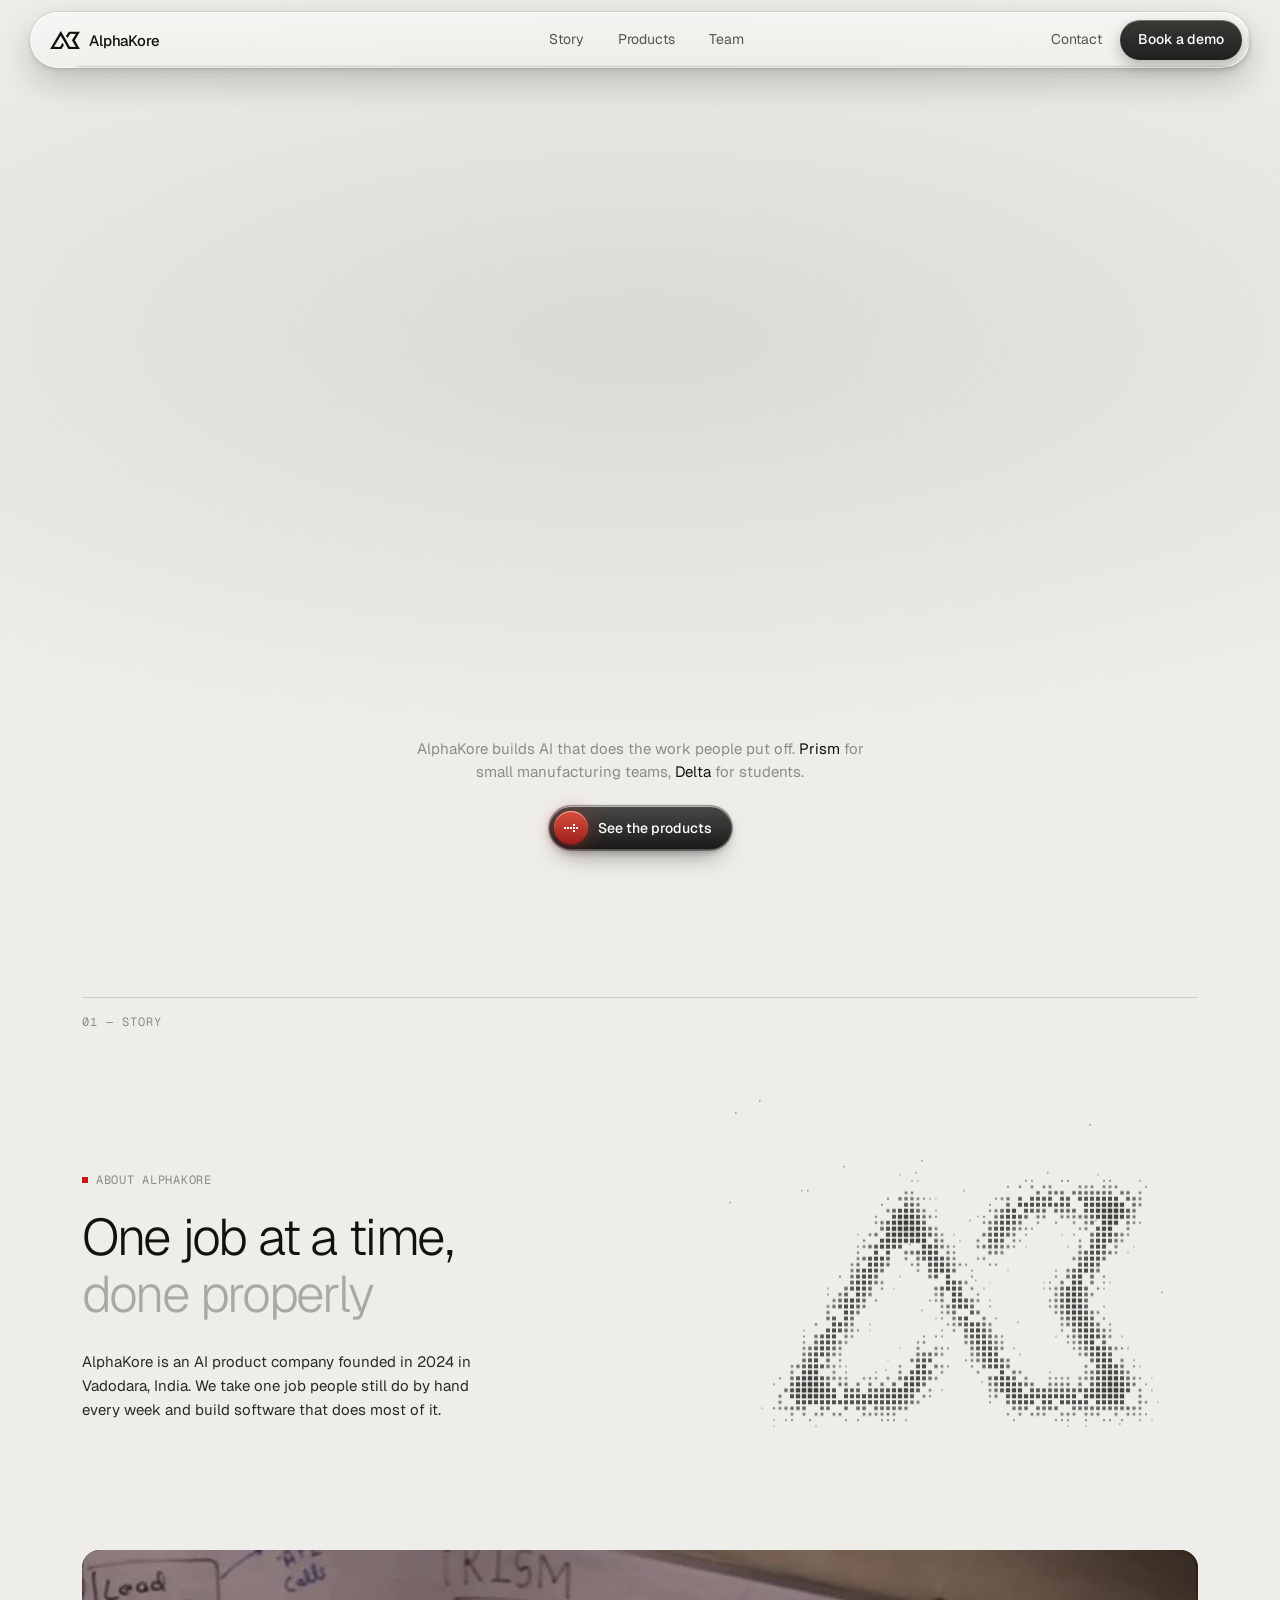
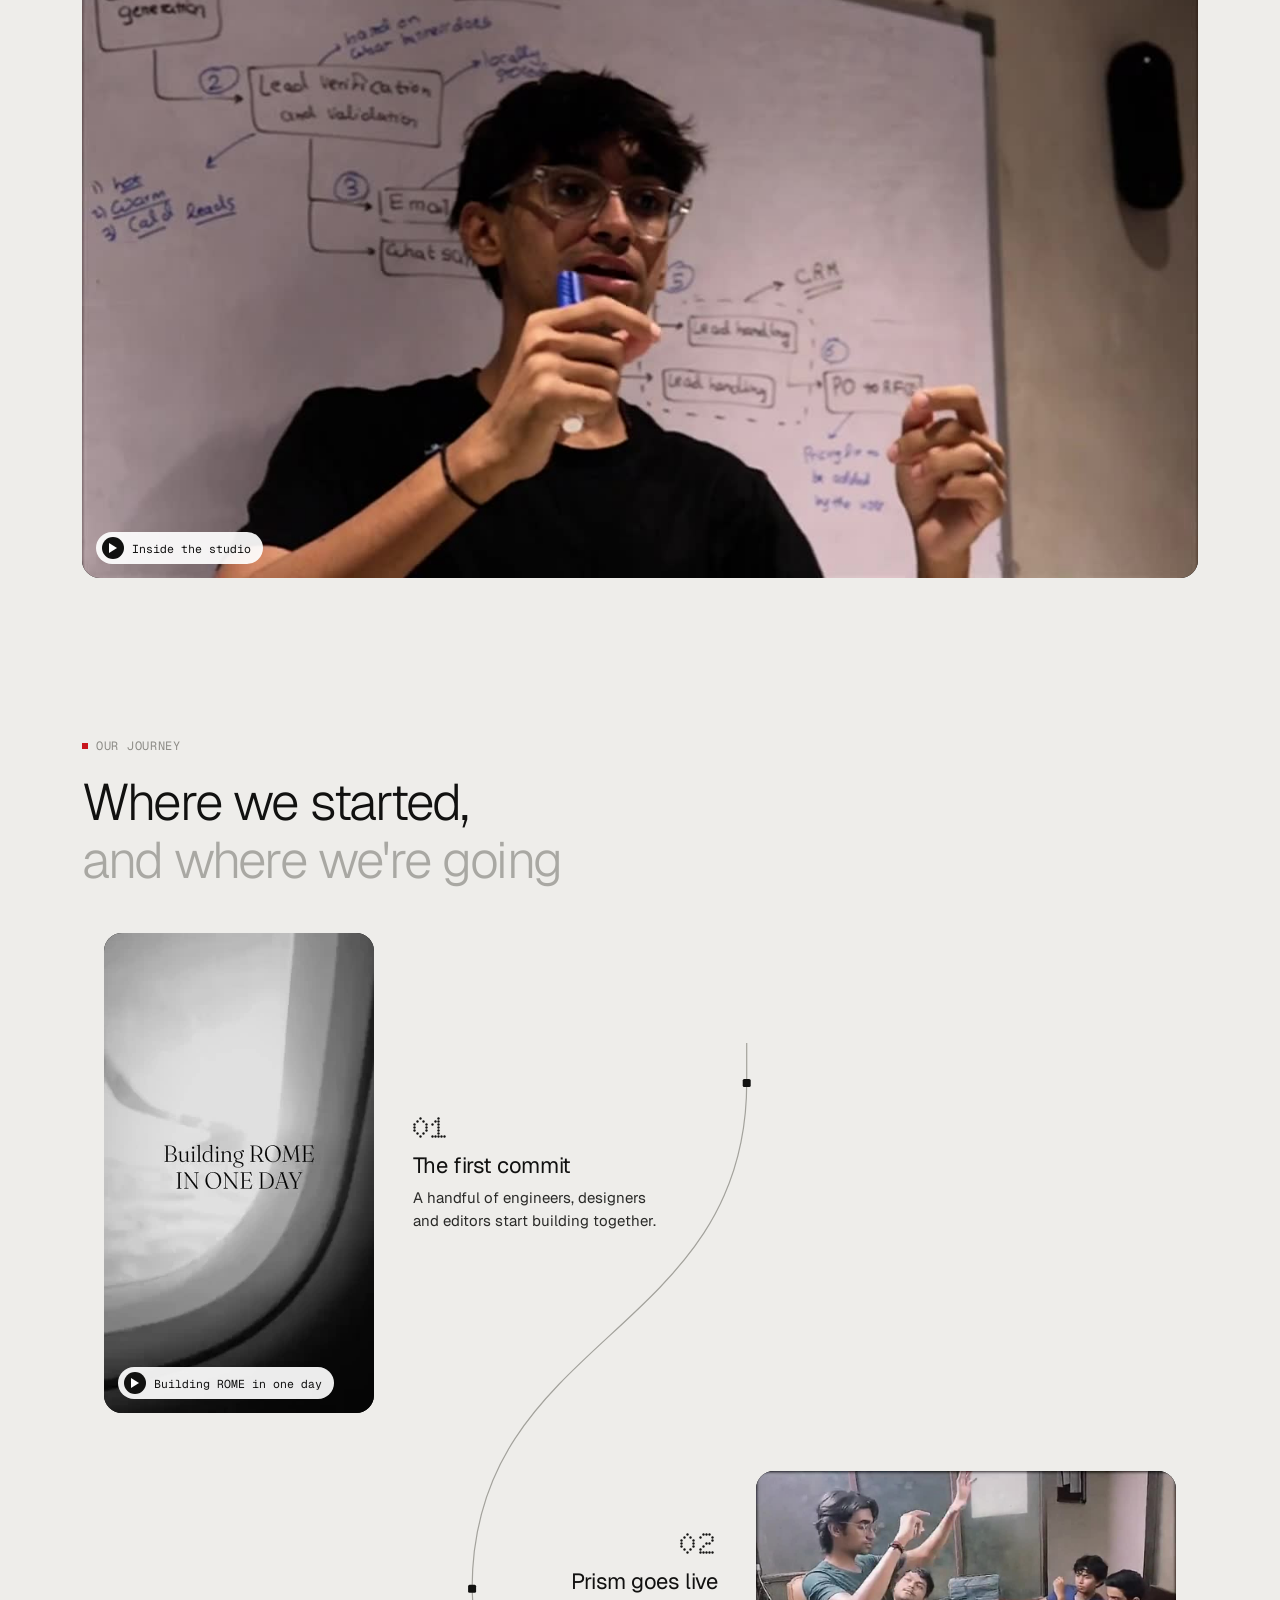
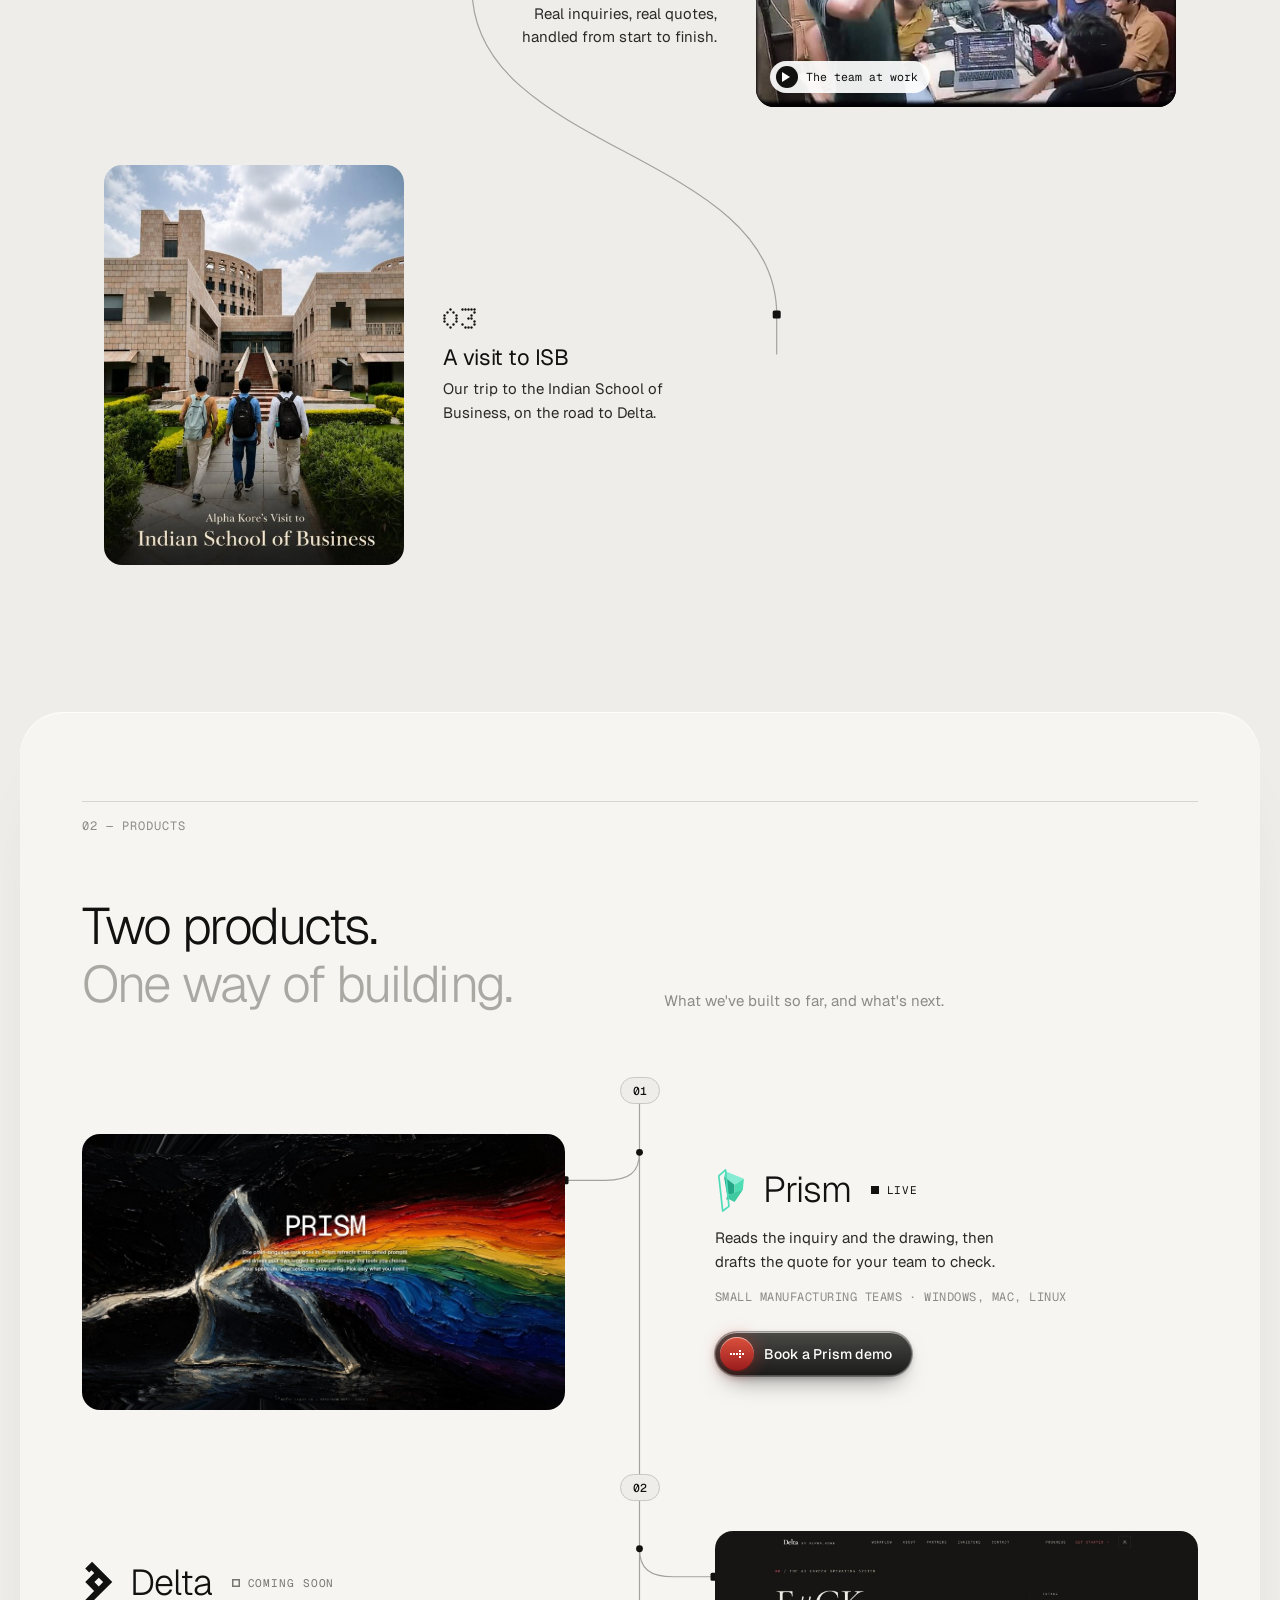
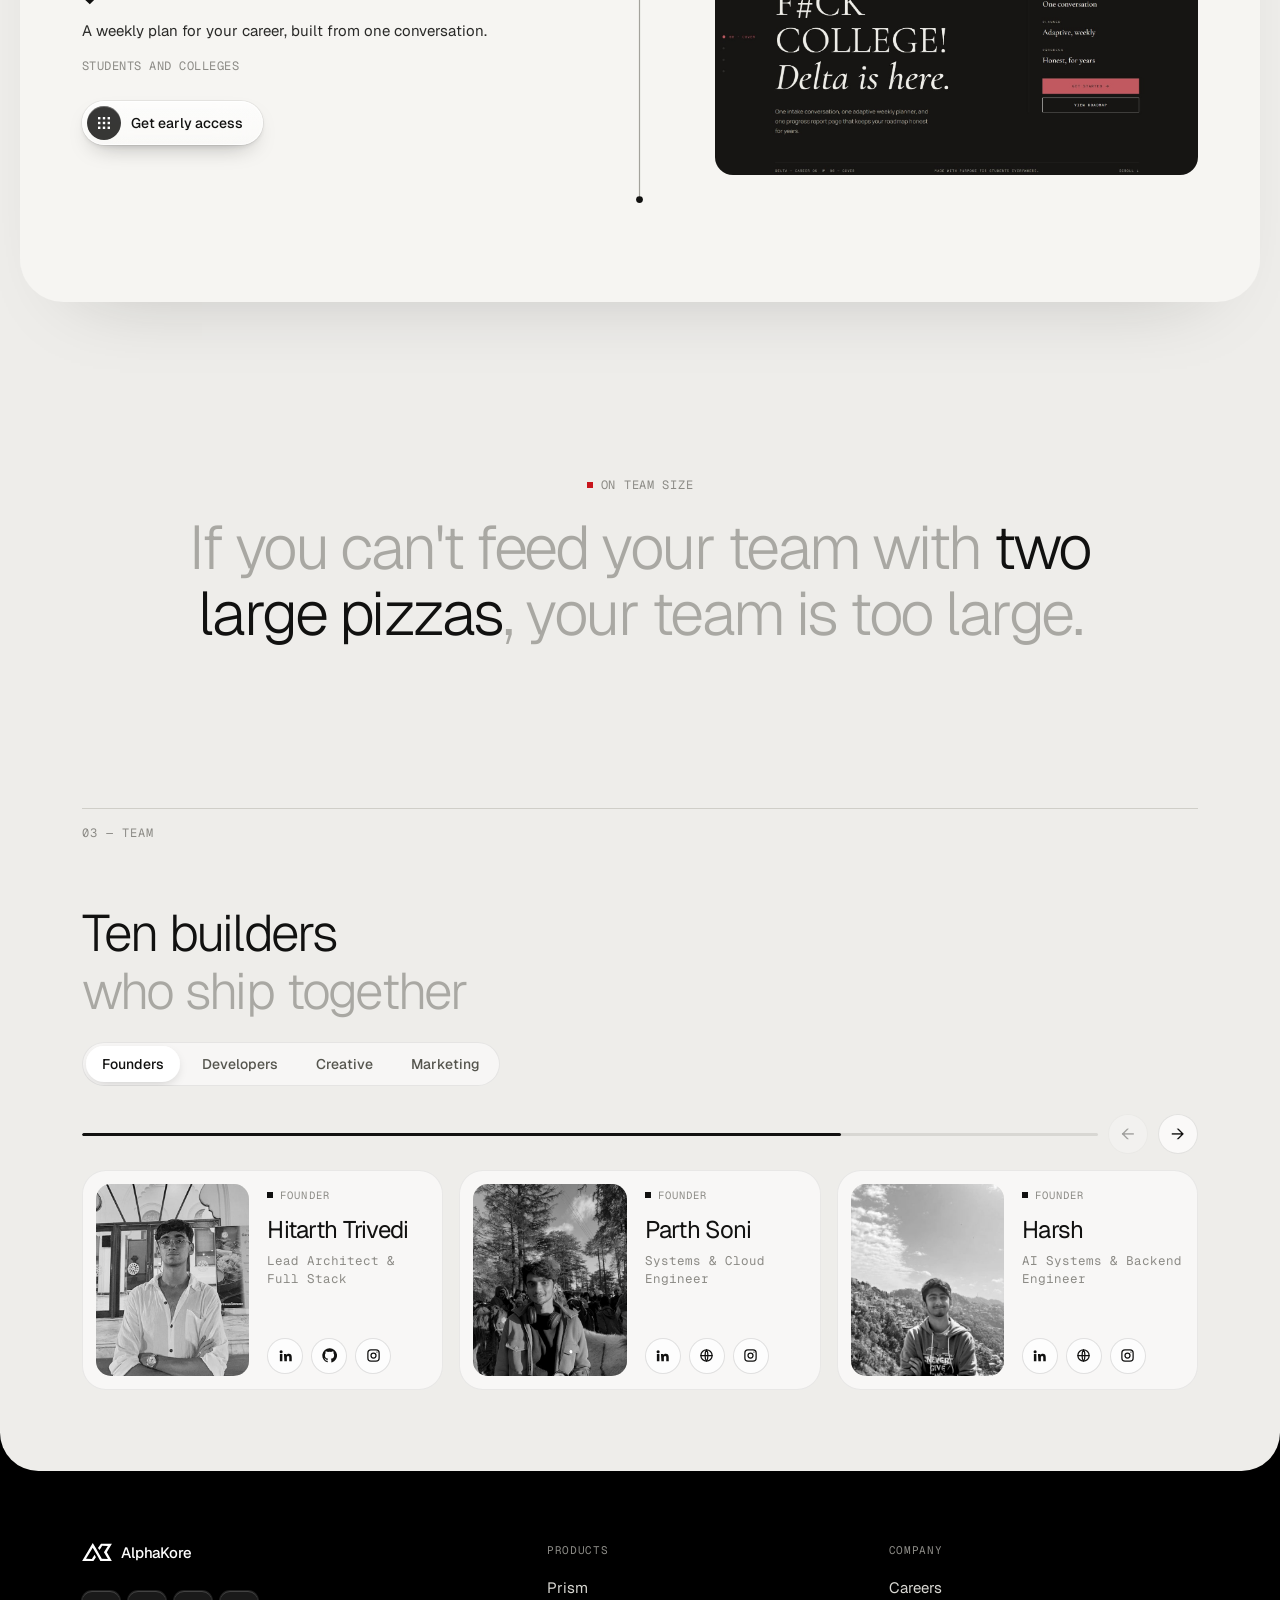
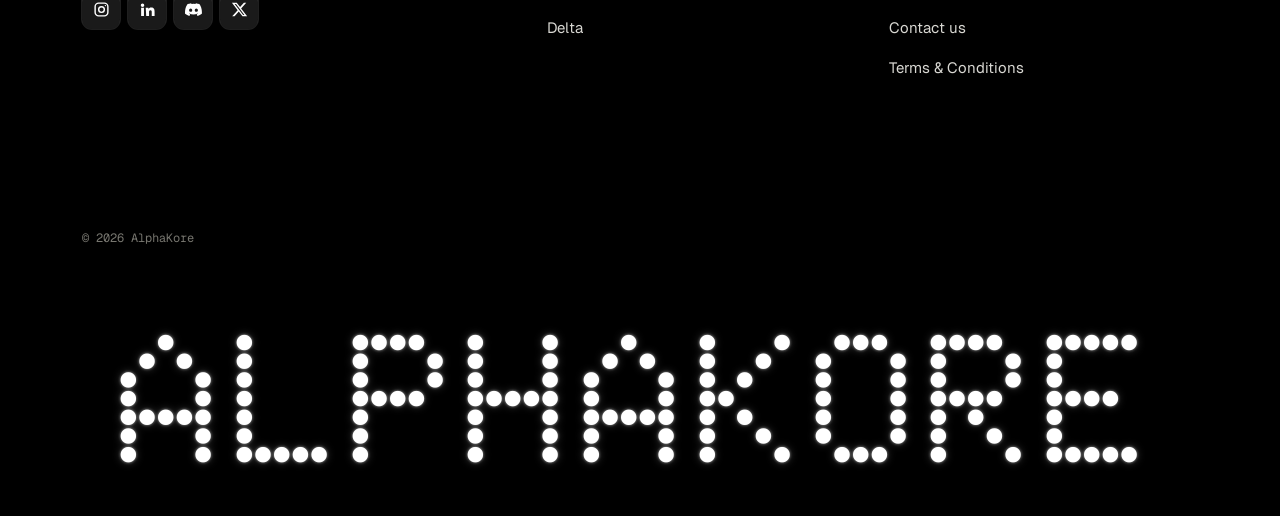
==== index.html @ aff8b460 "Team: wide cards (photo left, info right, links under), one line, 3 per screen, scroller above, same" ====
<!DOCTYPE html>
<html lang="en">
<head>
  <meta charset="UTF-8">
  <meta name="viewport" content="width=device-width, initial-scale=1.0, viewport-fit=cover">
  <title>AlphaKore: AI products that do the work people put off</title>
  <meta name="description" content="AlphaKore is an AI product company in Vadodara, India. Prism drafts quotes for small manufacturing teams. Delta is a career guide for students, coming soon.">
  <link rel="preconnect" href="https://fonts.googleapis.com">
  <link rel="preconnect" href="https://fonts.gstatic.com" crossorigin>
  <link href="https://fonts.googleapis.com/css2?family=Doto:wght,ROND@100..900,0..100&family=Geist:wght@300;400;500&family=Geist+Mono:wght@400;500&display=swap" rel="stylesheet">
  <link rel="stylesheet" href="assets/style.css?v=1793503020">
  <meta name="theme-color" content="#EEEDEA">
  <link rel="icon" href="data:image/svg+xml,%3Csvg xmlns='http://www.w3.org/2000/svg' viewBox='0 0 789 480'%3E%3Cpath d='M0,479 L295,480 L366,374 L330,312 L260,418 L106,417 L282,126 L387,302 L486,480 L789,480 L653,240 L787,18 L499,18 L420,134 L463,185 L531,75 L680,76 L577,245 L682,419 L521,417 L374,153 L283,0Z'/%3E%3C/svg%3E">
  <noscript><style>#loader { display: none !important; } .rv { opacity: 1 !important; transform: none !important; } .pre .pill { opacity: 1 !important; } .diagram.pre .tile svg { opacity: 1 !important; }</style></noscript>
  <meta name="robots" content="index,follow,max-image-preview:large">
  <link rel="canonical" href="https://www.alphakore.org/">
  <meta property="og:type" content="website">
  <meta property="og:site_name" content="AlphaKore">
  <meta property="og:locale" content="en_IN">
  <meta property="og:title" content="AlphaKore: AI products that do the work people put off">
  <meta property="og:description" content="AlphaKore is an AI product company in Vadodara, India. Prism drafts quotes for small manufacturing teams. Delta is a career guide for students, coming soon.">
  <meta property="og:url" content="https://www.alphakore.org/">
  <meta property="og:image" content="https://www.alphakore.org/assets/og-image.png">
  <meta property="og:image:width" content="1200">
  <meta property="og:image:height" content="630">
  <meta property="og:image:alt" content="AlphaKore: No grind. All sorted.">
  <meta name="twitter:card" content="summary_large_image">
  <meta name="twitter:title" content="AlphaKore: AI products that do the work people put off">
  <meta name="twitter:description" content="AlphaKore is an AI product company in Vadodara, India. Prism drafts quotes for small manufacturing teams. Delta is a career guide for students, coming soon.">
  <meta name="twitter:image" content="https://www.alphakore.org/assets/og-image.png">
  <link rel="apple-touch-icon" href="/assets/apple-touch-icon.png">
  <link rel="manifest" href="/site.webmanifest">
  <script type="application/ld+json">{"@context":"https://schema.org","@graph":[{"@type":"Organization","@id":"https://www.alphakore.org/#org","name":"AlphaKore","url":"https://www.alphakore.org/","logo":"https://www.alphakore.org/assets/ak-mark.svg","email":"contacts@alphakore.org","foundingDate":"2024","description":"AlphaKore is an AI product company in Vadodara, India, building Prism for small manufacturing teams and Delta for students.","address":{"@type":"PostalAddress","streetAddress":"33 NarHari Park","addressLocality":"Vadodara","addressRegion":"Gujarat","addressCountry":"IN"},"sameAs":["https://www.instagram.com/alpha.kore5","https://www.linkedin.com/in/alpha-kore-7586ba39a/","https://discord.gg/tGRYVZ2pk","https://x.com/alphakore10"],"contactPoint":{"@type":"ContactPoint","email":"contacts@alphakore.org","contactType":"customer support","availableLanguage":["English","Hindi"]}},{"@type":"WebSite","@id":"https://www.alphakore.org/#site","url":"https://www.alphakore.org/","name":"AlphaKore","publisher":{"@id":"https://www.alphakore.org/#org"},"inLanguage":"en-IN"},{"@type":"SoftwareApplication","name":"Prism","applicationCategory":"BusinessApplication","operatingSystem":"Windows, macOS, Linux","description":"A desktop AI workbench for small manufacturing teams. It reads an inquiry and its drawing and drafts the quote for your team to check.","url":"https://www.alphakore.org/#prism","author":{"@id":"https://www.alphakore.org/#org"}},{"@type":"SoftwareApplication","name":"Delta","applicationCategory":"EducationalApplication","description":"An AI career guide for students and colleges that builds a weekly plan from one conversation. Coming soon.","url":"https://www.alphakore.org/#delta","author":{"@id":"https://www.alphakore.org/#org"}}]}</script>
</head>
<body>
<svg width="0" height="0" style="position:absolute" aria-hidden="true"><defs>
  <symbol id="ak" viewBox="0 0 789 480"><path fill="currentColor" d="M0,479 L295,480 L366,374 L330,312 L260,418 L106,417 L282,126 L387,302 L486,480 L789,480 L653,240 L787,18 L499,18 L420,134 L463,185 L531,75 L680,76 L577,245 L682,419 L521,417 L374,153 L283,0Z"/></symbol>
  <symbol id="arrow" viewBox="0 0 18 18"><g fill="#fff"><rect x="2" y="8" width="2" height="2"/><rect x="5" y="8" width="2" height="2"/><rect x="8" y="8" width="2" height="2"/><rect x="11" y="8" width="2" height="2"/><rect x="11" y="5" width="2" height="2"/><rect x="11" y="11" width="2" height="2"/><rect x="14" y="8" width="2" height="2"/><rect x="8" y="2" width="2" height="2" opacity=".0"/></g></symbol>
  <symbol id="dots9" viewBox="0 0 18 18"><g fill="#fff"><rect x="3" y="3" width="2.4" height="2.4"/><rect x="7.8" y="3" width="2.4" height="2.4"/><rect x="12.6" y="3" width="2.4" height="2.4"/><rect x="3" y="7.8" width="2.4" height="2.4"/><rect x="7.8" y="7.8" width="2.4" height="2.4"/><rect x="12.6" y="7.8" width="2.4" height="2.4"/><rect x="3" y="12.6" width="2.4" height="2.4"/><rect x="7.8" y="12.6" width="2.4" height="2.4"/><rect x="12.6" y="12.6" width="2.4" height="2.4"/></g></symbol>
</defs></svg>
<a class="skip" href="#top">Skip to content</a>
<div id="loader" role="status" aria-label="Loading AlphaKore"><div class="ldr"><div class="ldr-name" aria-hidden="true"><span style="--d:0.00s">A</span><span style="--d:0.09s">L</span><span style="--d:0.18s">P</span><span style="--d:0.27s">H</span><span style="--d:0.36s">A</span><span style="--d:0.45s">&nbsp;</span><span style="--d:0.54s">K</span><span style="--d:0.63s">O</span><span style="--d:0.72s">R</span><span style="--d:0.81s">E</span></div><div class="ldr-bar" aria-hidden="true"><i></i></div></div></div>
<script>
(function () {
  var l = document.getElementById('loader'); if (!l) { window.akReady = Promise.resolve(); return; }
  var seen = false; try { seen = sessionStorage.getItem('akLoaded'); } catch (e) {}
  if (seen || matchMedia('(prefers-reduced-motion: reduce)').matches) { l.remove(); window.akReady = Promise.resolve(); return; }
  var root = document.documentElement, t0 = performance.now(); root.classList.add('loading');
  var fonts = (document.fonts && document.fonts.load) ? document.fonts.load('800 60px Doto', 'ALPHA KORE').catch(function () {}) : Promise.resolve();
  var win = new Promise(function (r) { if (document.readyState === 'complete') r(); else addEventListener('load', r); });
  var cap = new Promise(function (r) { setTimeout(r, 4500); });
  window.akReady = Promise.race([Promise.all([fonts, win]), cap])
    .then(function () { return new Promise(function (r) { setTimeout(r, Math.max(0, 1900 - (performance.now() - t0))); }); })
    .then(function () { l.classList.add('out'); try { sessionStorage.setItem('akLoaded', 1); } catch (e) {} return new Promise(function (r) { setTimeout(function () { l.remove(); root.classList.remove('loading'); r(); }, 650); }); });
})();
</script>



<header class="nav on-light">
  <a class="logo" href="#top" aria-label="AlphaKore home"><svg viewBox="0 0 789 480"><use href="#ak"/></svg>AlphaKore</a>
  <nav class="links" aria-label="Sections"><a href="#story">Story</a><a href="#products">Products</a><a href="#team">Team</a></nav>
  <div class="r"><a class="txt" href="contact.html">Contact</a><a class="demo" href="https://calendly.com/alpha-kore25/new-meeting" target="_blank" rel="noopener">Book a demo</a><button class="menu" id="menu" aria-label="Open menu" aria-expanded="false"><i></i><i></i></button></div>
</header>
<div class="sheet" id="sheet"><a href="#story">Story</a><a href="#products">Products</a><a href="#team">Team</a><a href="contact.html">Contact</a><a href="https://calendly.com/alpha-kore25/new-meeting" target="_blank" rel="noopener">Book a demo</a></div>

<main id="top">

<!-- ============ HERO ============ -->
<section class="hero">
  <div class="wrap">
    <h1 class="dotx glow" data-t="No grind.">No grind.<span class="vh"> All sorted. AlphaKore builds AI products that do the work people put off.</span></h1>
    <div class="diagram pre" id="diagram" aria-hidden="true">
      <svg class="wires" id="wires"></svg>
      <div class="tile"><div><svg viewBox="0 0 789 480"><use href="#ak"/></svg></div><i class="tcover" data-lens data-k=".75" data-blur=".25"></i></div>
    </div>
    <p class="dotx glow" data-t="All sorted." style="font-size:clamp(52px,8.6vw,112px)" aria-hidden="true">All sorted.</p>
    <p class="sub">AlphaKore builds AI that does the work people put off. <b>Prism</b> for small manufacturing teams, <b>Delta</b> for students.</p>
    <a class="btn dark" href="#products"><span class="ic"><svg viewBox="0 0 18 18"><use href="#arrow"/></svg></span>See the products</a>
  </div>
</section>


<section class="s" id="story">
  <div class="wrap">
    <div class="aboutx">
      <div class="rv">
        <span class="label">About AlphaKore</span>
        <h2 class="big" style="margin-top:18px">One job at a time,<br><span class="g">done properly</span></h2>
        <p class="p" style="margin-top:26px">AlphaKore is an AI product company founded in 2024 in Vadodara, India. We take one job people still do by hand every week and build software that does most of it.</p>
      </div>
      <div class="art rv"><canvas id="halftone"></canvas></div>
    </div>

    <div class="slot loaded vidslot wide rv" data-src="assets/media/story.mp4"><img class="pimg" src="assets/media/story-poster.jpg" alt="" width="1280" height="720" decoding="async"><span class="cap"><i></i>Inside the studio</span></div>

    <div class="sechead rv"><span class="label">Our journey</span>
      <h2 class="big" style="margin-top:18px">Where we started,<br><span class="g">and where we're going</span></h2></div>
    <div class="road flow" id="road">
      <article class="rs rv"><div class="rin">
        <div class="rmed"><div class="slot loaded vidslot r916" data-src="assets/media/reel.mp4"><img class="pimg" src="assets/media/reel-poster.jpg" alt="" width="1280" height="720" decoding="async"><span class="cap"><i></i>Building ROME in one day</span></div></div>
        <div class="rtx"><div class="dotx">01</div><h3>The first commit</h3><p>A handful of engineers, designers and editors start building together.</p></div></div></article>
      <article class="rs rv"><div class="rin">
        <div class="rmed"><div class="slot loaded vidslot r169" data-src="assets/media/prism-story.mp4"><img class="pimg" src="assets/media/prism-story-poster.jpg" alt="" width="1280" height="720" decoding="async"><span class="cap"><i></i>The team at work</span></div></div>
        <div class="rtx"><div class="dotx">02</div><h3>Prism goes live</h3><p>Real inquiries, real quotes, handled from start to finish.</p></div></div></article>
      <article class="rs rv"><div class="rin">
        <div class="rmed"><div class="slot todo r34" data-src="assets/media/isb.jpg"><div class="hint"><span><b>image to add</b>assets/media/isb.jpg</span></div><span class="cap"><i class="img"></i>Indian School of Business</span></div></div>
        <div class="rtx"><div class="dotx">03</div><h3>A visit to ISB</h3><p>Our trip to the Indian School of Business, on the road to Delta.</p></div></div></article>
    </div>

  </div>
</section>
<!-- ============ 3 · PRODUCTS (with video slots) ============ -->
<section class="s flow pspine" id="products">
  <div class="wrap">
    <div class="two rv">
      <h2 class="big">Two products.<br><span class="g">One way of building.</span></h2>
      <p class="p m">What we've built so far, and what's next.</p>
    </div>

    <div class="pnode"><span class="npill"><b>01</b></span></div>
    <div class="prod rv" id="prism">
      <div class="vid" data-branch><img class="pshot" src="assets/media/prism-product.jpg" alt="Prism, the AI workbench for quotes" width="1024" height="576" loading="lazy" decoding="async">
      </div>
      <div>
        <span class="pname"><svg class="plogo" viewBox="0 0 260 340" aria-hidden="true"><g stroke-linejoin="round">
<polygon points="68,66 80,26 222,84 150,130" fill="#86EBD3"/>
<polygon points="68,66 150,130 148,198 92,206" fill="#22A887"/>
<polygon points="150,130 222,84 214,168 148,198" fill="#4EDDB3"/>
<polygon points="96,208 214,168 150,262 100,238" fill="#3EC9A0"/>
<polygon points="92,206 100,238 88,248" fill="#13896E"/>
<polygon points="28,60 80,14 106,296 58,332" fill="none" stroke="#4EDBB8" stroke-width="13"/></g></svg>Prism <span class="tagp live">Live</span></span>
        <p class="p">Reads the inquiry and the drawing, then drafts the quote for your team to check.</p>
        <p class="pmeta">Small manufacturing teams &middot; Windows, Mac, Linux</p>
        <a class="btn dark" href="https://calendly.com/alpha-kore25/new-meeting" target="_blank" rel="noopener"><span class="ic"><svg viewBox="0 0 18 18"><use href="#arrow"/></svg></span>Book a Prism demo</a>
      </div>
    </div>

    <div class="pnode"><span class="npill"><b>02</b></span></div>
    <div class="prod flip rv" id="delta">
      <div class="vid" data-branch><img class="pshot" src="assets/media/delta-product.jpg" alt="Delta, the AI career guide" width="1024" height="576" loading="lazy" decoding="async">
      </div>
      <div>
        <span class="pname"><svg class="plogo" viewBox="190 80 370 560" aria-hidden="true"><path fill="#111110" fill-rule="evenodd" d="M287,90 L544,348 L258,632 L200,575 L313,462 L200,348 L315,234 L278,197 L250,225 L200,175 Z M372,292 L428,348 L372,404 L316,348 Z"/></svg>Delta <span class="tagp soon">Coming soon</span></span>
        <p class="p">A weekly plan for your career, built from one conversation.</p>
        <p class="pmeta">Students and colleges</p>
        <a class="btn light" href="mailto:contacts@alphakore.org?subject=Delta%20early%20access"><span class="ic"><svg viewBox="0 0 18 18"><use href="#dots9"/></svg></span>Get early access</a>
      </div>
    </div>
    <div class="pend" aria-hidden="true"></div>
  </div>
</section>


<section class="s quote" id="quote">
  <div class="wrap">
    <span class="label rv">On team size</span>
    <blockquote class="rv"><span class="g">If you can't feed your team with</span> two large pizzas<span class="g">, your team is too large.</span></blockquote>
  </div>
</section>

<section class="s" id="team">
  <div class="wrap">
    <div class="thead rv">
      <h2 class="big">Ten builders<br><span class="g">who ship together</span></h2>
      <div class="ttabs" role="tablist" aria-label="Team groups">
        <button type="button" role="tab" data-g="founders" aria-selected="true">Founders</button>
        <button type="button" role="tab" data-g="developers" aria-selected="false">Developers</button>
        <button type="button" role="tab" data-g="creative" aria-selected="false">Creative</button>
        <button type="button" role="tab" data-g="marketing" aria-selected="false">Marketing</button>
      </div>
    </div>
  </div>
  <div class="tgrid rv" id="tmq">
    <div class="tctl" id="tCtl" hidden><div class="tbar" id="tBar" aria-hidden="true"><i></i></div>
      <button type="button" id="tPrev" aria-label="Previous">&larr;</button><button type="button" id="tNext" aria-label="Next">&rarr;</button></div>
    <div class="ttrack" id="tmqTrack" role="region" aria-label="Team members" tabindex="0"></div>
  </div>
</section>

</main>

<footer class="reveal">
  <div class="wrap">
    <div class="ftop">
      <div>
        <a class="logo" href="#top"><svg viewBox="0 0 789 480"><use href="#ak"/></svg>AlphaKore</a>
        <div class="soc">
          <a href="https://www.instagram.com/alpha.kore5" target="_blank" rel="noopener" aria-label="Instagram"><svg viewBox="0 0 24 24" fill="none" stroke="currentColor" stroke-width="2"><rect x="3" y="3" width="18" height="18" rx="5"/><circle cx="12" cy="12" r="4"/><circle cx="17.5" cy="6.5" r="1" fill="currentColor" stroke="none"/></svg></a>
          <a href="https://www.linkedin.com/in/alpha-kore-7586ba39a/" target="_blank" rel="noopener" aria-label="LinkedIn"><svg viewBox="0 0 24 24" fill="currentColor"><path d="M4.98 3.5a2.5 2.5 0 1 1 0 5 2.5 2.5 0 0 1 0-5zM3 9.5h4V21H3zM9.5 9.5h3.8v1.6h.1c.5-1 1.8-2 3.8-2 4 0 4.8 2.6 4.8 6V21h-4v-5.2c0-1.3 0-2.9-1.8-2.9s-2 1.4-2 2.8V21h-4z"/></svg></a>
          <a href="https://discord.gg/tGRYVZ2pk" target="_blank" rel="noopener" aria-label="Discord"><svg viewBox="0 0 24 24" fill="currentColor"><path d="M20.3 4.4A19.8 19.8 0 0 0 15.4 3l-.6 1.2a18.3 18.3 0 0 0-5.5 0L8.6 3a19.7 19.7 0 0 0-4.9 1.4C.5 9 -.3 13.6.1 18a19.9 19.9 0 0 0 6 3l1.3-2a13 13 0 0 1-1.9-.9l.4-.3a14.2 14.2 0 0 0 12.1 0l.4.3c-.6.4-1.2.7-1.9.9l1.3 2a19.8 19.8 0 0 0 6-3c.5-5.2-.9-9.7-3.5-13.6zM8 15.3c-1.2 0-2.2-1.1-2.2-2.4s1-2.4 2.2-2.4 2.2 1.1 2.2 2.4-1 2.4-2.2 2.4zm8 0c-1.2 0-2.2-1.1-2.2-2.4s1-2.4 2.2-2.4 2.2 1.1 2.2 2.4-1 2.4-2.2 2.4z"/></svg></a>
          <a href="https://x.com/alphakore10" target="_blank" rel="noopener" aria-label="X"><svg viewBox="0 0 24 24" fill="currentColor"><path d="M18.2 2.3h3.3l-7.2 8.2 8.5 11.2h-6.6l-5.2-6.8-6 6.8H1.7l7.7-8.8L1.3 2.3h6.8l4.7 6.2zm-1.1 17.5h1.8L7.1 4.1h-2z"/></svg></a>
        </div>
      </div>
      <div><h4>Products</h4><ul><li><a href="#prism">Prism</a></li><li><a href="#delta">Delta</a></li></ul></div>
      <div><h4>Company</h4><ul><li><a href="careers.html">Careers</a></li><li><a href="contact.html">Contact us</a></li><li><a href="terms.html">Terms &amp; Conditions</a></li></ul></div>
    </div>
    <div class="marq" aria-hidden="true"><div class="marq-track"><div class="marq-set"><span>Ship it.</span><i></i><span>Less admin.</span><i></i><span>Fewer tabs.</span><i></i><span>Done by Friday.</span><i></i><span>No more copy-paste.</span><i></i></div><div class="marq-set"><span>Ship it.</span><i></i><span>Less admin.</span><i></i><span>Fewer tabs.</span><i></i><span>Done by Friday.</span><i></i><span>No more copy-paste.</span><i></i></div></div></div>
    <div class="bottom">
      <div class="legal"><span>&copy; <span id="yr">2026</span> AlphaKore</span></div>
      <div class="dotx giant" data-t="AlphaKore" aria-hidden="true">AlphaKore</div>
    </div>
  </div>
</footer>

<script>
(() => {
  const REDUCE = matchMedia('(prefers-reduced-motion: reduce)').matches;
  const AK = new Path2D('M0,479 L295,480 L366,374 L330,312 L260,418 L106,417 L282,126 L387,302 L486,480 L789,480 L653,240 L787,18 L499,18 L420,134 L463,185 L531,75 L680,76 L577,245 L682,419 L521,417 L374,153 L283,0Z');
  document.getElementById('yr').textContent = new Date().getFullYear();

  /* mobile menu */
  const menu = document.getElementById('menu'), sheet = document.getElementById('sheet');
  menu.addEventListener('click', () => { const o = sheet.classList.toggle('open'); menu.setAttribute('aria-expanded', o); });
  sheet.addEventListener('click', e => { if (e.target.tagName === 'A') { sheet.classList.remove('open'); menu.setAttribute('aria-expanded', false); } });

  /* a light streak drawn along the SVG path itself (so it bends with every curve): a faint long tail, a brighter middle and a bright head, with a glow */
  function comet(svg, d, { delay = 0, dur = null, long = false } = {}) {
    if (REDUCE || !svg) return;
    const g = document.createElementNS(NSX, 'g'); g.setAttribute('class', long ? 'glowg long' : 'glowg');
    [[.22, .38, 1.8], [.11, .80, 2.6], [.045, 1, 3.8]].forEach(([L, o, w]) => {
      const q = document.createElementNS(NSX, 'path'); q.setAttribute('d', d); q.setAttribute('pathLength', 1);
      q.style.cssText = `--L:${L}px;--o:${o};stroke-width:${w}px;animation-delay:${delay}s` + (dur ? `;animation-duration:${dur}` : ''); g.appendChild(q);
    });
    svg.appendChild(g);
  }
  /* connector engine for the section layouts: `build` returns the wires, dots and comets to draw over `host` */
  const NSX = 'http://www.w3.org/2000/svg';
  function rel(el, host) {
    const h = host.getBoundingClientRect(), r = el.getBoundingClientRect(), l = r.left - h.left, t = r.top - h.top;
    return { l, t, r: l + r.width, b: t + r.height, w: r.width, h: r.height, cx: l + r.width / 2, cy: t + r.height / 2 };
  }
  function mountFlow(host, build) {
    const svg = document.createElementNS(NSX, 'svg'); svg.setAttribute('class', 'flowlines'); host.prepend(svg);
    let raf = 0;
    const draw = () => {
      raf = 0; const W = host.clientWidth, H = host.scrollHeight; svg.setAttribute('width', W); svg.setAttribute('height', H);
      const { wires = [], dots = [], comets = [] } = build(host, W, H);
      svg.innerHTML = wires.map(d => `<path class="wire" d="${d}"/>`).join('') + dots.map(([x, y, k]) => k === 'sq' ? `<rect class="jdot" x="${x - 4}" y="${y - 4}" width="8" height="8" rx="1.5"/>` : `<circle class="jdot" cx="${x}" cy="${y}" r="3.4"/>`).join('');
            const probe = document.createElementNS(NSX, 'path'); svg.appendChild(probe);
      comets.forEach(({ d, delay = 0, speed = 240, n = 1 }) => {
        probe.setAttribute('d', d); const len = probe.getTotalLength(), dur = Math.max(2.2, len / speed);
        for (let k = 0; k < n; k++) comet(svg, d, { long: true, dur: dur + 's', delay: delay + k * dur / n });
      });
      probe.remove();
    };
    const queue = () => { if (!raf) raf = requestAnimationFrame(draw); };
    (document.fonts ? document.fonts.ready : Promise.resolve()).then(queue);
    addEventListener('load', queue); addEventListener('resize', queue);
    if (window.ResizeObserver) new ResizeObserver(queue).observe(host);
    queue();
  }

  /* sample the filled pixels of something drawn on an offscreen canvas into a grid of dot positions */
  function sample(draw, w, h, step) {
    const o = document.createElement('canvas'); o.width = w; o.height = h; const c = o.getContext('2d'); draw(c, w, h);
    const d = c.getImageData(0, 0, w, h).data, pts = [];
    for (let y = step / 2; y < h; y += step) for (let x = step / 2; x < w; x += step) if (d[((y | 0) * w + (x | 0)) * 4 + 3] > 128) pts.push([x, y]);
    return pts;
  }

  /* ---------- intro: the word ALPHAKORE in dots folds into the infinity mark, then the page shows ---------- */
  const intro = document.getElementById('intro');
  function runIntro() {
    const cv = document.getElementById('introCv'), ctx = cv.getContext('2d'), dpr = Math.min(2, devicePixelRatio || 1);
    const W = innerWidth, H = innerHeight; cv.width = W * dpr; cv.height = H * dpr; ctx.scale(dpr, dpr);
    const step = W < 700 ? 5 : 7, fs = Math.min(W * (W < 700 ? .17 : .13), 190);
    const word = sample((c, w, h) => { c.font = `800 ${fs}px Doto, monospace`; c.textAlign = 'center'; c.textBaseline = 'middle'; c.fillText(W < 700 ? 'ALPHA' : 'ALPHAKORE', w / 2, W < 700 ? h / 2 - fs * .55 : h / 2); if (W < 700) c.fillText('KORE', w / 2, h / 2 + fs * .55); }, W, H, step);
    const mw = Math.min(W * .5, 380), s = mw / 789;
    const mark = sample((c, w, h) => { c.translate(w / 2 - mw / 2, h / 2 - 240 * s); c.scale(s, s); c.fill(AK); }, W, H, step * .9);
    const n = Math.max(word.length, mark.length), dots = [];
    for (let i = 0; i < n; i++) { const a = word[i % word.length], b = mark[Math.floor(i * mark.length / n)]; dots.push({ ax: a[0], ay: a[1], bx: b[0], by: b[1], d: Math.random() * .25 }); }
    const r = step * .36, t0 = performance.now(), T1 = 1100, T2 = 1300;
    const ease = x => x < .5 ? 4 * x * x * x : 1 - Math.pow(-2 * x + 2, 3) / 2;
    let done = false;
    const finish = () => { if (done) return; done = true; intro.classList.add('gone'); setTimeout(() => intro.remove(), 700); };
    intro.addEventListener('click', finish);
    (function frame(now) {
      if (done) return;
      const t = now - t0; ctx.clearRect(0, 0, W, H); ctx.fillStyle = '#111110';
      const appear = Math.min(1, t / 450);
      for (const p of dots) {
        const k = ease(Math.min(1, Math.max(0, (t - T1 - p.d * 500) / T2)));
        const x = p.ax + (p.bx - p.ax) * k, y = p.ay + (p.by - p.ay) * k;
        ctx.globalAlpha = appear; ctx.fillRect(x - r, y - r, r * 2, r * 2);
      }
      if (t > T1 + T2 + 500) { finish(); return; }
      requestAnimationFrame(frame);
    })(t0);
  }
  if (true) { /* no full-screen intro: the logo lands in the hero tile */ }
  else { try { sessionStorage.setItem('akIntro', 1); } catch (e) {} (document.fonts ? document.fonts.load('900 80px Doto') : Promise.resolve()).then(runIntro, runIntro); }

  /* ---------- hero diagram: tagged lines that curve into the logo tile ---------- */
  const dg = document.getElementById('diagram'), wires = document.getElementById('wires'), NS = 'http://www.w3.org/2000/svg';
  const ROWS = [
    { side: -1, y: .16, tags: ['Inquiry', 'Drawing'] },
    { side: -1, y: .84, tags: ['Resume', 'Goals'] },
    { side: 1, y: .16, tags: ['BOQ', 'Quote'] },
    { side: 1, y: .84, tags: ['Weekly plan', 'Progress'] },
  ];
  function layoutDiagram() {
    dg.querySelectorAll('.pill').forEach(p => p.remove());
    const W = dg.clientWidth, H = dg.clientHeight, tile = dg.querySelector('.tile').getBoundingClientRect(), half = tile.width / 2, cx = W / 2, cy = H / 2, mob = W < 560;
    let paths = '', pulses = [], dots = '';
    ROWS.forEach((row, ri) => {
      const y = row.y * H, edge = row.side < 0 ? 0 : W, near = cx + row.side * (half + (mob ? 18 : 50));
      const ty = cy + (row.y < .5 ? -1 : 1) * half * .62, tx = cx + row.side * half * .8;
      const d = `M${edge},${y} L${near},${y} C${near - row.side * 30},${y} ${tx + row.side * 24},${ty} ${tx},${ty}`, delay = `${(ri % 2) * .12 + (ri >> 1) * .06}s`;
      paths += `<path class="wire" d="${d}"/>`;
      pulses.push([d, delay]);
      const span = Math.abs(near - edge), tags = span < 300 ? row.tags.slice(0, 1) : row.tags, high = span < 150;
      [edge + (near - edge) * .08, near].forEach((x, k) => dots += `<circle class="jdot lit" cx="${x}" cy="${y}" r="3.2" style="animation-delay:calc(${delay} + ${k ? 1.2 : .25}s)"/>`);
      tags.forEach((tg, i) => {
        const el = document.createElement('span'); el.className = 'pill'; el.textContent = tg;
        dg.appendChild(el); const f = tags.length === 1 ? .55 : (i === 0 ? .45 : .75), pw = el.offsetWidth, x = Math.min(W - pw / 2 - 2, Math.max(pw / 2 + 2, edge + (near - edge) * f));
        el.style.left = x + 'px'; el.style.top = (y - (high ? 27 : 0)) + 'px';
      });
    });
    wires.innerHTML = paths + dots;
    dg.querySelectorAll('.cd').forEach(c => c.remove());
    if (dg.classList.contains('pre')) return;                     /* the logo is still landing */
    const ta = dg.querySelector('.tile').getAnimations().find(a => a.animationName === 'tileGlow');
    const phase = ta && ta.startTime != null ? ((document.timeline.currentTime - ta.startTime) % 3600) / 1000 : 0;   /* join the glow cycle already running */
    pulses.forEach(([d, delay]) => comet(wires, d, { delay: parseFloat(delay) - phase }));
  }
  (document.fonts ? document.fonts.ready : Promise.resolve()).then(layoutDiagram); addEventListener('resize', layoutDiagram);

  /* ---------- About art: the AK mark as a scattered dot halftone ---------- */
  const ht = document.getElementById('halftone');
  function drawHalftone() {
    if (!ht) return;
    const dpr = Math.min(2, devicePixelRatio || 1), W = ht.clientWidth, H = ht.clientHeight; if (!W) return;
    ht.width = W * dpr; ht.height = H * dpr; const c = ht.getContext('2d'); c.scale(dpr, dpr);
    const o = document.createElement('canvas'); o.width = W; o.height = H; const oc = o.getContext('2d', { willReadFrequently: true });
    const mw = W * .8, s = mw / 789; oc.filter = `blur(${Math.round(W / 40)}px)`; oc.translate(W / 2 - mw / 2, H / 2 - 240 * s); oc.scale(s, s); oc.fill(AK);
    const a = oc.getImageData(0, 0, W, H).data, step = W < 420 ? 5 : 6;
    let seed = 3; const rnd = () => (seed = (seed * 16807) % 2147483647) / 2147483647;
    for (let y = 0; y < H; y += step) for (let x = 0; x < W; x += step) {
      const v = a[((y | 0) * W + (x | 0)) * 4 + 3] / 255, jitter = rnd();
      if (v > .06 && jitter < v * 1.15) { const sz = 1 + v * (step - 2.2); c.fillStyle = `rgba(17,17,16,${.25 + v * .6})`; c.fillRect(x + (step - sz) / 2, y + (step - sz) / 2, sz, sz); }
      else if (jitter > .996) { c.fillStyle = 'rgba(17,17,16,.35)'; c.fillRect(x, y, 1.6, 1.6); }
    }
  }
  drawHalftone(); addEventListener('resize', drawHalftone);

  /* ---------- product videos: drop prism.mp4 / delta.mp4 into assets/video and they replace the posters ---------- */
  document.querySelectorAll('.vid[data-video]').forEach(box => {
    const v = document.createElement('video'); v.muted = true; v.loop = true; v.playsInline = true; v.preload = 'metadata'; v.src = box.dataset.video;
    v.addEventListener('loadeddata', () => { box.prepend(v); box.classList.add('has-video'); new IntersectionObserver(([e]) => e.isIntersecting ? v.play().catch(() => {}) : v.pause()).observe(box); });
  });

  /* ---------- people: photo, name, role and every social link (from the live alphakore.org team) ---------- */
  const IC = {
    in: '<svg viewBox="0 0 24 24" fill="currentColor"><path d="M4.98 3.5a2.5 2.5 0 1 1 0 5 2.5 2.5 0 0 1 0-5zM3 9.5h4V21H3zM9.5 9.5h3.8v1.6h.1c.5-1 1.8-2 3.8-2 4 0 4.8 2.6 4.8 6V21h-4v-5.2c0-1.3 0-2.9-1.8-2.9s-2 1.4-2 2.8V21h-4z"/></svg>',
    gh: '<svg viewBox="0 0 24 24" fill="currentColor"><path d="M12 .5a11.5 11.5 0 0 0-3.64 22.41c.58.1.79-.25.79-.56v-2c-3.2.7-3.87-1.37-3.87-1.37-.52-1.33-1.28-1.69-1.28-1.69-1.04-.71.08-.7.08-.7 1.15.08 1.76 1.18 1.76 1.18 1.03 1.76 2.7 1.25 3.36.96.1-.75.4-1.25.73-1.54-2.55-.29-5.24-1.28-5.24-5.69 0-1.26.45-2.28 1.18-3.09-.12-.29-.51-1.46.11-3.05 0 0 .97-.31 3.17 1.18a11 11 0 0 1 5.77 0c2.2-1.49 3.17-1.18 3.17-1.18.63 1.59.23 2.76.11 3.05.74.81 1.18 1.83 1.18 3.09 0 4.42-2.7 5.4-5.26 5.68.41.36.78 1.06.78 2.14v3.17c0 .31.21.67.8.56A11.5 11.5 0 0 0 12 .5z"/></svg>',
    ig: '<svg viewBox="0 0 24 24" fill="none" stroke="currentColor" stroke-width="2"><rect x="3" y="3" width="18" height="18" rx="5"/><circle cx="12" cy="12" r="4"/><circle cx="17.5" cy="6.5" r="1" fill="currentColor" stroke="none"/></svg>',
    web: '<svg viewBox="0 0 24 24" fill="none" stroke="currentColor" stroke-width="2" stroke-linecap="round"><circle cx="12" cy="12" r="9"/><path d="M3 12h18M12 3c3 3.2 3 14.8 0 18M12 3c-3 3.2-3 14.8 0 18"/></svg>'
  };
  const LABEL = { in: 'LinkedIn', gh: 'GitHub', ig: 'Instagram', web: 'Portfolio' };
  /* [name, photo id, role, [[type, url], ...]]. A photo is picked up from assets/team/t_<id>.jpg when the file exists, otherwise initials show. */
  const TEAM = [
    ['Hitarth Trivedi', 'hitarth', 'Lead Architect & Full Stack', [['in', 'https://www.linkedin.com/in/hitarth-trivedi-ba1986300'], ['gh', 'https://github.com/HitarthTrivedi'], ['ig', 'https://www.instagram.com/htrivedi_']]],
    ['Parth Soni', 'parth', 'Systems & Cloud Engineer', [['in', 'https://www.linkedin.com/in/parth-soni-54a974288'], ['web', 'https://parth-soni.vercel.app'], ['ig', 'https://www.instagram.com/parth_soni3010']]],
    ['Harsh', 'harsh', 'AI Systems & Backend Engineer', [['in', 'https://www.linkedin.com/in/harsh8818198'], ['web', 'https://harsh8818198portfolio.netlify.app/'], ['ig', 'https://www.instagram.com/0_8818198']]],
    ['Meet Shah', 'meet', 'Core Systems Engineer', [['in', 'https://www.linkedin.com/in/meetshah0656'], ['gh', 'https://github.com/MeetShah0656']]],
    ['Het Vaghela', 'het', 'Creative Technologist & Frontend', [['in', 'https://www.linkedin.com/in/het-vaghela-8a8647339/'], ['web', 'https://portfolio-website-sigma-lac-93.vercel.app/']]],
    ['Om Bhonsle', 'om', 'DevOps & Cloud Systems', [['in', 'https://www.linkedin.com/in/om-bhonsle-a674133a3'], ['ig', 'https://www.instagram.com/ombhonsle2306']]],
    ['Deep', 'deep', 'Creative & Technical Direction', []],
    ['Shlok Patel', 'shlok', 'Product Designer & UX', [['in', 'https://www.linkedin.com/in/shlok-patel-051b162b2'], ['ig', 'https://www.instagram.com/shlok_1125']]],
    ['Manav Patel', 'manav', 'Research & Engineering', [['in', 'https://www.linkedin.com/in/manav-patel-4930132a6']]],
    ['Rudra Vable', 'rudra', 'ML Engineer & Creative Developer', [['in', 'https://www.linkedin.com/in/rudra-vable'], ['gh', 'https://github.com/Neverfinished005'], ['ig', 'https://www.instagram.com/rudr_a.25']]],
  ];
  const HAVE = new Set(['hitarth', 'parth', 'harsh', 'meet', 'om', 'shlok', 'het', 'rudra']);   /* photos present in assets/team */
  const GROUPS = {
    founders: ['Hitarth Trivedi', 'Parth Soni', 'Harsh', 'Het Vaghela'],
    developers: ['Hitarth Trivedi', 'Parth Soni', 'Harsh', 'Meet Shah', 'Het Vaghela', 'Rudra Vable'],
    creative: ['Het Vaghela', 'Deep', 'Shlok Patel', 'Manav Patel'],
    marketing: ['Shlok Patel', 'Om Bhonsle', 'Manav Patel'],
  };
  const track = document.getElementById('tmqTrack');
  if (track) {
    const byName = n => TEAM.find(m => m[0] === n), ini = n => n.split(' ').map(w => w[0]).join('').slice(0, 2);
    const TAG = { founders: 'Founder', developers: 'Developer', creative: 'Creative', marketing: 'Marketing' };
    const cardOf = ([n, f, role, links], g) => {
      const icons = links.map(([k, u]) => `<a href="${u}" target="_blank" rel="noopener" aria-label="${n} on ${LABEL[k]}" title="${LABEL[k]}">${IC[k]}</a>`).join('');
      const face = HAVE.has(f) ? `<img src="assets/team/t_${f}.jpg" alt="${n}" width="240" height="300" loading="lazy" decoding="async">` : `<span>${ini(n)}</span>`;
      return `<article class="tk"><div class="tk-ph">${face}</div><div class="tk-tx"><span class="tk-g">${TAG[g]}</span><b>${n}</b><p>${role}</p><div class="tk-ico">${icons || '<small>No public links yet</small>'}</div></div></article>`;
    };
    const prev = document.getElementById('tPrev'), next = document.getElementById('tNext'), bar = document.getElementById('tBar'), ctl = document.getElementById('tCtl');
    let cur = 'founders';
    const sync = () => {
      const max = track.scrollWidth - track.clientWidth; ctl.hidden = max < 4;
      const p = max > 0 ? track.scrollLeft / max : 0; bar.style.setProperty('--p', p); bar.style.setProperty('--w', Math.min(1, track.clientWidth / track.scrollWidth));
      prev.disabled = track.scrollLeft < 4; next.disabled = track.scrollLeft > max - 4;
    };
    function render(g) {
      cur = g; track.scrollLeft = 0;
      track.innerHTML = GROUPS[g].map(byName).map(m => cardOf(m, g)).join(''); track.dataset.n = GROUPS[g].length;
      document.querySelectorAll('.ttabs [role=tab]').forEach(b => b.setAttribute('aria-selected', b.dataset.g === g));
      requestAnimationFrame(sync);
    }
    const page = d => track.scrollBy({ left: d * (track.clientWidth + 16), behavior: 'smooth' });
    prev.addEventListener('click', () => page(-1)); next.addEventListener('click', () => page(1));
    track.addEventListener('scroll', () => requestAnimationFrame(sync), { passive: true });
    document.querySelector('.ttabs').addEventListener('click', e => { const b = e.target.closest('[role=tab]'); if (b && b.dataset.g !== cur) render(b.dataset.g); });
    let rz = 0; addEventListener('resize', () => { clearTimeout(rz); rz = setTimeout(sync, 200); });
    render('founders');
  }

  /* ---------- products: spine from the first product node to the end, branches out to each video ---------- */
  mountFlow(document.getElementById('products'), (host, W, H) => {
    const mob = W < 980, sx = mob ? 22 : W / 2, wires = [], dots = [], comets = [];
    const nodes = [...host.querySelectorAll('.pnode .npill')].map(n => rel(n, host)), end = rel(host.querySelector('.pend'), host).b;
    const spine = `M${sx},${nodes[0].cy} L${sx},${end}`; wires.push(spine); dots.push([sx, end]); comets.push({ d: spine, n: 2, speed: 240 });
    host.querySelectorAll('[data-branch]').forEach((el, i) => {
      const r = rel(el, host), dir = r.cx > sx ? 1 : -1, y0 = r.t + 18, y1 = r.t + 46, ex = dir > 0 ? r.l : r.r, k = Math.min(34, Math.abs(ex - sx) - 2);
      const d = `M${sx},${y0} C${sx},${y1 - 8} ${sx + dir * k * .3},${y1} ${sx + dir * k},${y1} L${ex},${y1}`;
      wires.push(d); dots.push([sx, y0], [ex, y1, 'sq']); comets.push({ d, delay: i * .9, speed: 150 });
    });
    return { wires, dots, comets };
  });


  /* ---------- journey road: a snake, left, right, left ... joined by one winding line ---------- */
  const road = document.getElementById('road');
  if (road) mountFlow(road, (host, W) => {
    const mob = W < 760, rows = [...host.querySelectorAll('.rs')], pts = [];
    rows.forEach((row, i) => {
      const r = rel(row.querySelector('.rin'), host), mid = r.t + Math.min(r.h / 2, 150);
      pts.push(mob ? [7, r.t + 14] : (i % 2 === 0 ? [Math.min(W - 10, r.r + 34), mid] : [Math.max(10, r.l - 34), mid]));
    });
    let d = `M${pts[0][0]},${Math.max(0, pts[0][1] - 40)} L${pts[0][0]},${pts[0][1]}`;
    for (let i = 1; i < pts.length; i++) { const [x0, y0] = pts[i - 1], [x1, y1] = pts[i], h = (y1 - y0) / 2; d += ` C${x0},${y0 + h} ${x1},${y1 - h} ${x1},${y1}`; }
    const last = pts[pts.length - 1]; d += ` L${last[0]},${last[1] + 40}`;
    return { wires: [d], dots: pts.map(q => [q[0], q[1], 'sq']), comets: [{ d, n: 3, speed: 200 }] };
  });

  /* ---------- Instagram reel: the embed (and Instagram's scripts) only load when the card is about to be seen ---------- */
  document.querySelectorAll('.slot[data-reel]').forEach(sl => {
    new IntersectionObserver((es, ob) => es.forEach(e => { if (!e.isIntersecting) return; ob.disconnect();
      const f = document.createElement('iframe'); f.src = sl.dataset.reel; f.title = 'AlphaKore on Instagram'; f.loading = 'lazy'; f.allow = 'autoplay; encrypted-media; fullscreen'; f.allowFullscreen = true; f.setAttribute('scrolling', 'no'); f.referrerPolicy = 'strict-origin-when-cross-origin';
      f.addEventListener('load', () => sl.classList.add('ready')); sl.prepend(f); }), { rootMargin: '400px' }).observe(sl);
  });

  /* ---------- photo / video slots: put the file in assets/media and the slot fills itself ---------- */
  document.querySelectorAll('.slot[data-src]').forEach(sl => {
    const src = sl.dataset.src, done = el => { sl.prepend(el); sl.classList.add('loaded'); sl.classList.remove('todo'); };
    if (/\.(mp4|webm|mov)$/i.test(src)) {
      const v = document.createElement('video'); v.muted = true; v.defaultMuted = true; v.loop = true; v.playsInline = true; v.setAttribute('playsinline', ''); v.preload = 'none';
      const pi = sl.querySelector('.pimg'); if (pi) v.poster = pi.getAttribute('src');
      v.addEventListener('loadeddata', () => { done(v); if (pi) setTimeout(() => pi.remove(), 400); });
      /* load the file only when the screen is about to come into view, play only while it is on screen */
      new IntersectionObserver((es, ob) => es.forEach(e => {
        if (e.isIntersecting) { if (!v.src) { v.src = src; v.load(); } v.play().catch(() => {}); } else if (v.src) v.pause();
      }), { rootMargin: '300px' }).observe(sl);
    } else { const im = new Image(); im.alt = ''; im.onload = () => done(im); im.src = src; }
  });

  /* ---------- gentle reveal on scroll ---------- */
  const io = new IntersectionObserver(es => es.forEach(e => { if (e.isIntersecting) { e.target.classList.add('in'); io.unobserve(e.target); } }), { rootMargin: '0px 0px -8% 0px' });
  document.querySelectorAll('.rv').forEach(el => io.observe(el));

  /* ---------- hero logo landing (option 3): dots gather into an infinity, a light runs round it, then they re-form as the AK mark ---------- */
  (async () => {
    const dg = document.getElementById('diagram'), tile = document.querySelector('.tile'), panel = tile.firstElementChild, mark = tile.querySelector('svg');
    const done = () => { dg.classList.remove('pre'); requestAnimationFrame(() => requestAnimationFrame(layoutDiagram)); };
    if (REDUCE) return done();
    const wait = ms => new Promise(r => setTimeout(r, ms)), ease = x => x < .5 ? 4 * x * x * x : 1 - Math.pow(-2 * x + 2, 3) / 2;
    const tween = (ms, fn) => new Promise(res => { const t0 = performance.now(); const f = now => { const k = Math.min(1, (now - t0) / ms); fn(k); k < 1 ? requestAnimationFrame(f) : res(); }; requestAnimationFrame(f); });
    await (window.akReady || Promise.resolve()); await (document.fonts ? document.fonts.ready : Promise.resolve()); await wait(250);
    const P = panel.clientWidth, s = .58 * P / 789, ox = P * .21, oy = P / 2 - 240 * s, dpr = Math.min(2, devicePixelRatio || 1), step = Math.max(4, P / 34);
    const box = document.createElement('div'); box.className = 'land'; const cv = document.createElement('canvas'); box.appendChild(cv); panel.appendChild(box);
    cv.width = P * dpr; cv.height = P * dpr; const c = cv.getContext('2d'); c.scale(dpr, dpr);
    const sampleOf = draw => { const o = document.createElement('canvas'); o.width = o.height = Math.ceil(P); const x = o.getContext('2d'); draw(x);
      const d = x.getImageData(0, 0, o.width, o.height).data, out = [];
      for (let y = step / 2; y < P; y += step) for (let xx = step / 2; xx < P; xx += step) if (d[((y | 0) * o.width + (xx | 0)) * 4 + 3] > 120) out.push([xx, y]);
      return out; };
    const lem = []; for (let i = 0; i <= 240; i++) { const t = Math.PI / 2 + i / 240 * Math.PI * 2, dd = 1 + Math.sin(t) ** 2; lem.push([P / 2 + P * .4 * Math.cos(t) / dd, P / 2 - P * .4 * Math.sin(t) * Math.cos(t) / dd]); }
    const inf = sampleOf(x => { x.lineWidth = Math.max(step * 1.7, 58 * s); x.lineCap = x.lineJoin = 'round'; x.beginPath(); lem.forEach((q, i) => i ? x.lineTo(q[0], q[1]) : x.moveTo(q[0], q[1])); x.stroke(); });
    const ak = sampleOf(x => { x.translate(ox, oy); x.scale(s, s); x.fill(AK); });
    const key = q => q[0] + q[1] * .35; inf.sort((u, v) => key(u) - key(v)); ak.sort((u, v) => key(u) - key(v));
    const phase = inf.map(([x, y]) => { let bi = 0, bd = 1e9; lem.forEach((q, i) => { const dd = (q[0] - x) ** 2 + (q[1] - y) ** 2; if (dd < bd) { bd = dd; bi = i; } }); return bi / lem.length; });
    const n = Math.max(inf.length, ak.length), R = step * .34; let seed = 9; const rnd = () => (seed = (seed * 16807) % 2147483647) / 2147483647;
    const dots = Array.from({ length: n }, (_, i) => { const a = inf[i % inf.length], b = ak[Math.floor(i * ak.length / n)]; return { sx: rnd() * P, sy: rnd() * P, ax: a[0], ay: a[1], ph: phase[i % inf.length], bx: b[0], by: b[1], dl: rnd() * .35 }; });
    const draw = fn => { c.clearRect(0, 0, P, P); for (const d of dots) { const [x, y, r, col] = fn(d); c.fillStyle = col; c.beginPath(); c.arc(x, y, r, 0, 6.283); c.fill(); } };
    const dim = '#A9A8A3', lerp = k => { const a = [169, 168, 163], b = [17, 17, 16]; return `rgb(${a.map((v, i) => Math.round(v + (b[i] - v) * k)).join(',')})`; };
    await tween(1000, k => draw(d => { const e = ease(Math.min(1, Math.max(0, (k - d.dl * .5) / .7))); return [d.sx + (d.ax - d.sx) * e, d.sy + (d.ay - d.sy) * e, R * (.4 + .6 * e), dim]; }));
    await tween(1400, k => draw(d => { const g = Math.max(0, 1 - Math.abs(((d.ph - k * 1.25) % 1 + 1) % 1 - .02) * 9); return [d.ax, d.ay, R * (1 + g * .9), g > .2 ? `rgba(17,17,16,${.55 + g * .45})` : dim]; }));
    await tween(900, k => draw(d => { const e = ease(Math.min(1, Math.max(0, (k - d.dl) / .65))); return [d.ax + (d.bx - d.ax) * e, d.ay + (d.by - d.ay) * e, R, lerp(k)]; }));
    const fadeIn = mark.animate([{ opacity: 0 }, { opacity: 1 }], { duration: 420, fill: 'forwards' });
    box.animate([{ opacity: 1 }, { opacity: 0 }], { duration: 420, fill: 'forwards' });
    tile.animate([{ boxShadow: '0 0 0 0 rgba(255,255,255,0)' }, { boxShadow: '0 0 40px 12px rgba(255,255,255,1)', offset: .4 }, { boxShadow: '0 0 0 0 rgba(255,255,255,0)' }], { duration: 1000, easing: 'ease-out' });
    await wait(460); box.remove(); done(); fadeIn.cancel();   /* only our own fade: the CSS glow cycle must keep running */
  })();
})();
</script>
<script src="assets/glass.js?v=1793503020"></script>
<script>window.va=window.va||function(){(window.vaq=window.vaq||[]).push(arguments);};</script><script defer src="/_vercel/insights/script.js"></script></body>
</html>
---- assets/style.css ----
:root {
      --bg: #EEEDEA; --white: #FFFFFF; --ink: #111110; --text: #2A2A28; --mute: #8C8B86; --line: #D8D7D2; --soft: #F6F5F2;
      --accent: #C8161D;
      --dot: 'Doto', 'Geist Mono', monospace; --sans: 'Geist', 'Helvetica Neue', Arial, sans-serif; --mono: 'Geist Mono', ui-monospace, monospace;
      --w: 1180px; --g: clamp(16px, 3vw, 32px);
    }
    * { box-sizing: border-box; margin: 0; padding: 0; }
    html { scroll-behavior: smooth; -webkit-text-size-adjust: 100%; overflow-x: clip; }
    body { background: var(--bg); color: var(--text); font: 400 16px/1.55 var(--sans); -webkit-font-smoothing: antialiased; overflow-x: clip; }
    a { color: inherit; text-decoration: none; } img, svg, video, canvas { display: block; }
    .wrap { max-width: var(--w); margin: 0 auto; padding: 0 var(--g); }
    :focus-visible { outline: 2px solid var(--accent); outline-offset: 3px; border-radius: 6px; }

    /* ---------- type ---------- */
    .dotx { font-family: var(--dot); font-weight: 800; font-variation-settings: 'ROND' 100; letter-spacing: .02em; line-height: .95; color: var(--ink); text-transform: uppercase; }
    .big { font-weight: 300; font-size: clamp(32px, 4vw, 52px); line-height: 1.12; letter-spacing: -.035em; color: var(--ink); }
    .big .g { color: #A9A8A3; }
    .label { font: 400 12px var(--mono); letter-spacing: .06em; text-transform: uppercase; color: var(--mute); display: inline-flex; align-items: center; gap: 8px; }
    .label::before { content: ''; width: 6px; height: 6px; background: var(--accent); }
    .p { color: var(--text); font-size: 15px; line-height: 1.6; max-width: 34em; }
    .p.m { color: var(--mute); }

    /* ---------- buttons (dot-icon pills, as in the reference) ---------- */
    .btn { display: inline-flex; align-items: center; gap: 10px; height: 44px; padding: 0 16px 0 5px; border-radius: 12px; font: 500 14px var(--sans); white-space: nowrap; transition: transform .15s; cursor: pointer; border: 0; }
    .btn:hover { transform: translateY(-1px); }
    .btn .ic { width: 34px; height: 34px; border-radius: 9px; display: grid; place-items: center; background: var(--ink); }
    .btn .ic svg { width: 18px; }
    .btn.dark { background: var(--ink); color: #fff; box-shadow: 0 0 0 1px #000, inset 0 1px 0 rgba(255,255,255,.18); }
    .btn.dark .ic { background: var(--accent); }
    .btn.light { background: var(--white); color: var(--ink); box-shadow: 0 0 0 1px var(--line), 0 6px 16px -10px rgba(0,0,0,.2); }
    .btn.plain { padding: 0 16px; }

    /* ---------- nav ---------- */
    .nav { position: fixed; z-index: 40; top: 12px; left: 12px; right: 12px; max-width: calc(var(--w) + 40px); margin: 0 auto; height: 56px; display: grid; grid-template-columns: 1fr auto 1fr; align-items: center; padding: 0 8px 0 14px; background: var(--white); border-radius: 14px; box-shadow: 0 1px 0 rgba(0,0,0,.04), 0 10px 30px -20px rgba(0,0,0,.25); }
    .logo { display: inline-flex; align-items: center; gap: 9px; font: 500 15px var(--sans); color: var(--ink); letter-spacing: -.01em; }
    .logo svg { width: 30px; color: var(--ink); }
    .links { display: flex; gap: 30px; font-size: 14px; color: var(--text); }
    .links a:hover { color: var(--ink); }
    .nav .r { justify-self: end; display: flex; align-items: center; gap: 18px; font-size: 14px; }
    .nav .demo { height: 40px; padding: 0 16px; border-radius: 10px; background: var(--ink); color: #fff; display: inline-flex; align-items: center; font-weight: 500; }
    .menu { display: none; width: 40px; height: 40px; border-radius: 10px; border: 0; background: var(--soft); place-content: center; gap: 5px; cursor: pointer; }
    .menu i { display: block; width: 16px; height: 1.5px; background: var(--ink); }
    .sheet { display: none; position: fixed; z-index: 39; top: 74px; left: 12px; right: 12px; background: var(--white); border-radius: 14px; padding: 10px; box-shadow: 0 20px 40px -20px rgba(0,0,0,.3); }
    .sheet a { display: block; padding: 12px 10px; font-size: 16px; border-bottom: 1px solid var(--soft); } .sheet a:last-child { border: 0; }
    .sheet.open { display: block; }

    /* ---------- intro: ALPHAKORE in dots folds into the infinity mark ---------- */
    #intro { position: fixed; inset: 0; z-index: 60; background: var(--bg); transition: opacity .6s ease; cursor: pointer; }
    #intro.gone { opacity: 0; pointer-events: none; }
    #intro canvas { width: 100%; height: 100%; }

    /* ---------- hero ---------- */
    .hero { padding: 130px 0 60px; text-align: center; }
    .hero .dotx { font-size: clamp(52px, 8.6vw, 112px); }
    .diagram { position: relative; height: clamp(250px, 30vw, 340px); margin: 18px 0; }
    .diagram svg.wires { position: absolute; inset: 0; width: 100%; height: 100%; overflow: visible; }
    .wire { fill: none; stroke: #CBCAC4; stroke-width: 1.2; }
    .jdot { fill: var(--ink); }
    /* white comets: a chain of round dots riding the line (a bar can't bend round curves, dots always sit on the line) */
    .cd { position: absolute; left: 0; top: 0; z-index: 1; width: var(--s, 8px); height: var(--s, 8px); margin: calc(var(--s, 8px) / -2) 0 0 calc(var(--s, 8px) / -2); border-radius: 50%; pointer-events: none; opacity: 0;
      background: rgba(255,255,255,var(--o, 1)); box-shadow: 0 0 0 1px rgba(40,40,35,calc(var(--o, 1) * .5)), 0 0 calc(var(--s, 8px) * 1.3) rgba(255,255,255,var(--o, 1));
      offset-rotate: 0deg; animation: travel 3.6s cubic-bezier(.45,0,.55,1) infinite; }
    @keyframes travel { 0% { offset-distance: 0%; opacity: 0; } 8% { opacity: 1; } 46% { opacity: 1; } 52% { offset-distance: 100%; opacity: 0; } 100% { offset-distance: 100%; opacity: 0; } }
    .cd.long { animation-name: travelLong; animation-timing-function: linear; }
    @keyframes travelLong { 0% { offset-distance: 0%; opacity: 0; } 4% { opacity: 1; } 94% { opacity: 1; } 100% { offset-distance: 100%; opacity: 0; } }
    .jdot.lit { animation: blink 3.6s ease-in-out infinite; }
    @keyframes blink { 0%, 100% { fill: var(--ink); } 8%, 14% { fill: #fff; filter: drop-shadow(0 0 4px #fff) drop-shadow(0 0 1px rgba(0,0,0,.4)); } 22% { fill: var(--ink); } }
    /* as the comets arrive the tile flares white and the mark lights up */
    .tile { animation: tileGlow 3.6s ease-in-out infinite; }
    .tile > div { animation: panelGlow 3.6s ease-in-out infinite; }
    .tile svg { animation: markGlow 3.6s ease-in-out infinite; }
    @keyframes tileGlow { 0%, 42%, 100% { background: #DEDDD8; box-shadow: 0 0 0 0 rgba(255,255,255,0); } 55% { background: #fff; box-shadow: 0 0 30px 10px rgba(255,255,255,.95), 0 18px 40px -16px rgba(0,0,0,.18); } 78% { background: #E6E5E1; box-shadow: 0 0 16px 2px rgba(255,255,255,.5); } }
    @keyframes panelGlow { 0%, 42%, 100% { background: var(--bg); } 55% { background: #141413; } 78% { background: #ECEBE7; } }
    @keyframes markGlow { 0%, 42%, 100% { color: var(--ink); filter: none; } 55% { color: #fff; filter: drop-shadow(0 0 5px #fff) drop-shadow(0 0 14px rgba(255,255,255,.75)); } 78% { color: var(--ink); filter: none; } }
    .pill { position: absolute; z-index: 2; transform: translate(-50%, -50%); font: 400 11.5px var(--mono); color: var(--text); background: var(--bg); border: 1px solid #C9C8C2; border-radius: 99px; padding: 3px 11px; white-space: nowrap; }
    .tile { position: absolute; left: 50%; top: 50%; transform: translate(-50%, -50%); width: clamp(140px, 16vw, 186px); aspect-ratio: 1; border-radius: 30px; background: #DEDDD8; padding: 16px; }
    .tile > div { width: 100%; height: 100%; border-radius: 20px; background: var(--bg); display: grid; place-items: center; box-shadow: inset 0 1px 0 #fff; }
    .tile svg { width: 58%; color: var(--ink); }
    .hero .sub { color: var(--mute); font-size: 15px; max-width: 30em; margin: 22px auto 22px; }
    .hero .sub b { color: var(--ink); font-weight: 400; }

    /* ---------- stats card ---------- */
    .stats { display: grid; grid-template-columns: 1fr 1fr .9fr; background: var(--white); border-radius: 18px; margin: 40px 0 0; box-shadow: 0 1px 0 rgba(0,0,0,.03); }
    .stats > div { padding: 26px 26px 24px; display: grid; align-content: space-between; gap: 46px; min-height: 230px; }
    .stats > div + div { border-left: 1px solid var(--line); }
    .stats .brand { display: flex; align-items: center; gap: 10px; font: 500 15px var(--sans); color: var(--ink); }
    .stats .brand i { width: 28px; height: 28px; border-radius: 7px; display: grid; place-items: center; font-style: normal; }
    .stats .n { font-size: clamp(44px, 5vw, 64px); }
    .stats .cap { font-size: 14px; color: var(--text); margin-top: 6px; }
    .stats .last { align-content: start; gap: 18px; }

    section.s { padding: clamp(80px, 11vw, 140px) 0 0; }

    /* ---------- founders ---------- */
    .two { display: grid; grid-template-columns: 1fr 1fr; gap: 48px; align-items: end; }
    .founders { display: grid; grid-template-columns: 1fr 1fr; gap: 16px; margin-top: 48px; }
    .fcard { background: var(--white); border-radius: 18px; padding: 22px; display: grid; grid-template-columns: 120px 1fr; gap: 20px; }
    .fcard .ph { aspect-ratio: 3/4; border-radius: 12px; background: var(--soft); overflow: hidden; display: grid; place-items: center; }
    .fcard blockquote { font-size: 19px; line-height: 1.45; letter-spacing: -.015em; color: var(--ink); font-weight: 300; }
    .fcard .who { margin-top: 18px; font: 400 12px var(--mono); color: var(--mute); text-transform: uppercase; }
    /* anything still to be supplied by the team is marked like this */
    .todo { outline: 1.5px dashed rgba(200,22,29,.55); outline-offset: -1.5px; position: relative; }
    .todo::after { content: 'TO ADD'; position: absolute; top: -8px; right: 14px; font: 500 9.5px var(--mono); letter-spacing: .08em; color: var(--accent); background: #fff; padding: 2px 6px; border-radius: 4px; }
    .todo-t { color: var(--mute); font-style: italic; }

    /* ---------- story (with dot-halftone art, as in the reference) ---------- */
    .story { display: grid; grid-template-columns: 1fr 1.1fr; gap: 40px; align-items: center; }
    .story .art { aspect-ratio: 1.15; position: relative; }
    .story .art canvas { width: 100%; height: 100%; }
    .timeline { margin-top: 56px; display: grid; grid-template-columns: repeat(3, 1fr); border-top: 1px solid var(--line); }
    .timeline > div { padding: 24px 24px 0 0; } .timeline > div + div { padding-left: 24px; border-left: 1px solid var(--line); }
    .timeline .y { font-size: 30px; margin-bottom: 10px; }
    .timeline p { font-size: 14.5px; color: var(--text); }

    /* ---------- products ---------- */
    .prod { display: grid; grid-template-columns: 1.25fr 1fr; gap: 40px; align-items: center; margin-top: 56px; }
    .prod.flip { grid-template-columns: 1fr 1.25fr; } .prod.flip .vid { order: 2; }
    /* products: a centre spine runs through the section; each product hangs off it on a branch */
    .pspine .prod, .pspine .prod.flip { grid-template-columns: minmax(0, 1fr) minmax(0, 1fr); gap: 150px; margin-top: 30px; }
    .pspine .pnode { text-align: center; margin-top: 64px; }
    .pspine .pend { height: 56px; }
    .vid { position: relative; aspect-ratio: 16/10; border-radius: 18px; overflow: hidden; background: #D9D8D2; }
    .vid video { position: absolute; inset: 0; width: 100%; height: 100%; object-fit: cover; }
    .vid .poster { position: absolute; inset: 0; padding: 7% 7% 0; display: flex; }
    .vid .play { position: absolute; left: 16px; bottom: 16px; z-index: 3; display: inline-flex; align-items: center; gap: 8px; background: rgba(255,255,255,.92); border-radius: 99px; padding: 5px 12px 5px 5px; font: 400 12px var(--mono); color: var(--ink); }
    .vid .play i { width: 24px; height: 24px; border-radius: 50%; background: var(--ink); display: grid; place-items: center; }
    .vid .play i::after { content: ''; border: 5px solid transparent; border-left: 8px solid #fff; margin-left: 4px; }
    .vid.has-video .poster, .vid.has-video .play { display: none; }
    .pname { display: flex; align-items: center; gap: 12px; font: 300 36px/1.1 var(--sans); letter-spacing: -.03em; color: var(--ink); }
    .pname i { width: 40px; height: 40px; border-radius: 11px; display: grid; place-items: center; font-style: normal; }
    .tagp { font: 500 10.5px var(--mono); letter-spacing: .06em; text-transform: uppercase; padding: 4px 8px; border-radius: 6px; }
    .tagp.live { background: #E2F2E6; color: #1E7A3E; } .tagp.soon { background: #F6E1E1; color: var(--accent); }
    .for { display: flex; flex-wrap: wrap; gap: 6px; margin: 16px 0; }
    .for span { font: 400 12px var(--mono); padding: 5px 10px; border-radius: 99px; background: var(--white); color: var(--text); }
    .ticks { list-style: none; display: grid; gap: 8px; margin: 18px 0 26px; }
    .ticks li { display: flex; gap: 10px; font-size: 15px; } .ticks li::before { content: ''; flex: none; width: 6px; height: 6px; margin-top: .6em; background: var(--ink); }
    /* mini app frames used as video posters */
    .app { flex: 1; border-radius: 10px 10px 0 0; overflow: hidden; box-shadow: 0 20px 40px -18px rgba(0,0,0,.45); display: flex; flex-direction: column; font-size: 11.5px; }
    .app .bar { height: 28px; flex: none; display: flex; align-items: center; gap: 6px; padding: 0 10px; }
    .app .bar i { width: 8px; height: 8px; border-radius: 50%; }
    .app .bar b { margin-left: 8px; font: 600 10px var(--sans); letter-spacing: .14em; }
    .app.pr { background: #0B1016; color: #D9E1E8; } .app.pr .bar { background: #101820; border-bottom: 1px solid #263544; } .app.pr .bar i { background: #2A3746; }
    .app.pr .body { padding: 14px; display: grid; gap: 6px; }
    .app.pr .row { display: grid; grid-template-columns: 22px 1fr auto; gap: 8px; padding: 7px 9px; border-radius: 7px; border: 1px solid #263544; background: #151F29; align-items: center; }
    .app.pr .row s { text-decoration: none; font: 400 10px var(--mono); color: #7E909F; }
    .app.pr .ok { font-size: 9.5px; padding: 2px 7px; border-radius: 4px; background: #112D25; color: #61C69B; } .app.pr .run { background: #332713; color: #E0B96D; }
    .app.pr .ask { padding: 9px 10px; border-radius: 8px; border: 1px solid #263544; background: #151F29; color: #F1F5F8; margin-bottom: 4px; }
    .app.de { background: #F7F5F0; color: #1A1918; } .app.de .bar { background: #EDEAE3; border-bottom: 1px solid #E6E4DF; } .app.de .bar i { background: #D6D2C9; }
    .app.de .body { padding: 14px 16px; display: grid; gap: 2px; }
    .app.de h6 { font: 500 16px/1.25 var(--sans); margin: 4px 0 8px; letter-spacing: -.01em; }
    .app.de .t { display: flex; gap: 8px; padding: 7px 0; border-top: 1px solid #E6E4DF; } .app.de .t::before { content: ''; flex: none; width: 12px; height: 12px; border: 1.5px solid #1A1918; border-radius: 3px; margin-top: 1px; }
    .app.de .t.d { color: #66645E; text-decoration: line-through; } .app.de .t.d::before { background: #7D252B; border-color: #7D252B; }
    .app .k { font: 500 9.5px var(--mono); letter-spacing: .14em; color: #7E909F; text-transform: uppercase; }

    /* ---------- portfolio ---------- */
    .grid4 { display: grid; grid-template-columns: repeat(4, 1fr); gap: 12px; margin-top: 44px; }
    .work { background: var(--white); border-radius: 16px; padding: 14px; display: grid; gap: 10px; align-content: start; }
    .work .thumb { aspect-ratio: 4/3; border-radius: 10px; background: repeating-linear-gradient(135deg, var(--soft) 0 8px, #EFEEEA 8px 16px); }
    .work b { font-weight: 500; color: var(--ink); } .work p { font-size: 13.5px; color: var(--mute); }

    /* ---------- photos ---------- */
    .people { display: grid; grid-template-columns: repeat(6, 1fr); gap: 12px; margin-top: 44px; }
    .person { display: grid; gap: 8px; }
    .person .ph { aspect-ratio: 1; border-radius: 14px; overflow: hidden; background: #E2E1DC; display: grid; place-items: center; font: 900 26px var(--dot); color: #A9A8A3; }
    .person .ph img { width: 100%; height: 100%; object-fit: cover; filter: grayscale(1) contrast(1.05); transition: filter .3s; }
    .person:hover .ph img { filter: none; }
    .person b { font-weight: 500; font-size: 14px; color: var(--ink); } .person small { font: 400 11px var(--mono); color: var(--mute); margin-top: -6px; }

    /* ---------- company / careers / terms ---------- */
    .facts { background: var(--white); border-radius: 18px; margin-top: 44px; display: grid; grid-template-columns: repeat(4, 1fr); }
    .facts > div { padding: 22px 22px 24px; } .facts > div + div { border-left: 1px solid var(--line); }
    .facts .k { font: 400 11px var(--mono); text-transform: uppercase; letter-spacing: .06em; color: var(--mute); margin-bottom: 10px; }
    .facts .v { font-size: 15.5px; color: var(--ink); line-height: 1.45; }
    .roles { margin-top: 40px; border-top: 1px solid var(--line); }
    .role { display: grid; grid-template-columns: 1.2fr 2fr auto; gap: 24px; align-items: center; padding: 20px 0; border-bottom: 1px solid var(--line); }
    .role b { font-weight: 400; font-size: 20px; letter-spacing: -.02em; color: var(--ink); } .role p { font-size: 14px; color: var(--mute); }
    .terms { margin-top: 36px; }
    .terms details { border-bottom: 1px solid var(--line); }
    .terms summary { list-style: none; cursor: pointer; padding: 18px 0; display: flex; justify-content: space-between; gap: 16px; font-size: 16px; color: var(--ink); }
    .terms summary::-webkit-details-marker { display: none; }
    .terms summary::after { content: '+'; font: 400 18px/1 var(--mono); color: var(--mute); transition: transform .2s; } .terms details[open] summary::after { transform: rotate(45deg); }
    .terms details p { padding: 0 0 18px; font-size: 14.5px; color: var(--text); max-width: 64ch; }
    .draft { margin-top: 14px; font: 400 12px var(--mono); color: var(--accent); }

    /* ---------- footer ---------- */
    footer { margin-top: clamp(90px, 12vw, 150px); background: var(--white); border-radius: 22px 22px 0 0; padding: 44px 0 0; overflow: hidden; }
    .fgrid { display: grid; grid-template-columns: 1.5fr 1fr 1fr 1.2fr; gap: 28px; font-size: 14px; }
    .fgrid h4 { font: 400 11px var(--mono); text-transform: uppercase; letter-spacing: .06em; color: var(--mute); margin-bottom: 14px; }
    .fgrid ul { list-style: none; display: grid; gap: 9px; } .fgrid a:hover { color: var(--accent); }
    .fgrid p { color: var(--mute); max-width: 30ch; margin: 14px 0 18px; }
    .soc { display: flex; gap: 8px; margin-top: 14px; }
    .soc a { width: 38px; height: 38px; border-radius: 10px; background: var(--soft); display: grid; place-items: center; color: var(--ink); transition: background .2s, color .2s; }
    .soc a:hover { background: var(--ink); color: #fff; } .soc svg { width: 17px; height: 17px; }
    .legal { display: flex; justify-content: space-between; flex-wrap: wrap; gap: 8px; margin-top: 40px; font: 400 12px var(--mono); color: var(--mute); }
    .giant { font-size: clamp(50px, 13.2vw, 190px); text-align: center; color: #E4E3DE; margin: 18px 0 -0.12em; white-space: nowrap; user-select: none; }

    /* section layouts that draw connectors: wires sit under the content, comets ride the wires */
    .flow { position: relative; }
    .flow > svg.flowlines { position: absolute; left: 0; top: 0; pointer-events: none; overflow: visible; z-index: 0; }
    .flow > svg.flowlines .wire { stroke: #C4C3BD; }
    .flow > .cd { z-index: 1; }
    .flow > :not(svg):not(.cd) { position: relative; z-index: 2; }
    .flow .rv { transform: none; }
    .npill { display: inline-flex; align-items: center; gap: 8px; font: 400 11.5px var(--mono); letter-spacing: .04em; text-transform: uppercase; color: var(--text); background: var(--bg); border: 1px solid #C9C8C2; border-radius: 99px; padding: 5px 12px; white-space: nowrap; }
    .npill b { font-weight: 500; color: var(--ink); }
    .switch { position: fixed; z-index: 45; left: 50%; bottom: 14px; transform: translateX(-50%); display: flex; gap: 3px; padding: 4px; background: var(--ink); border-radius: 12px; box-shadow: 0 14px 30px -12px rgba(0,0,0,.45); font: 400 12px var(--mono); }
    .switch a { color: #bdbcb7; padding: 7px 11px; border-radius: 8px; white-space: nowrap; } .switch a.on { background: #fff; color: var(--ink); }
    .rv { opacity: 0; transform: translateY(16px); transition: opacity .8s ease, transform .8s cubic-bezier(.2,.8,.2,1); } .rv.in { opacity: 1; transform: none; }

    /* ---------- tablet / phone ---------- */
    @media (max-width: 980px) {
      .links, .nav .r .txt { display: none; } .menu { display: grid; }
      .nav { grid-template-columns: 1fr auto; } .nav .r { gap: 8px; }
      .stats, .facts { grid-template-columns: 1fr 1fr; } .stats > div:nth-child(3), .facts > div:nth-child(3) { border-left: 0; border-top: 1px solid var(--line); }
      .facts > div:nth-child(4) { border-top: 1px solid var(--line); }
      .stats > div:nth-child(3) { grid-column: 1 / -1; }
      .two, .story, .prod, .prod.flip { grid-template-columns: 1fr; gap: 28px; } .prod.flip .vid { order: 0; }
      .pspine .wrap { padding-left: 52px; } .pspine .pnode { text-align: left; margin-left: -44px; }
      .pspine .prod, .pspine .prod.flip { grid-template-columns: minmax(0, 1fr); gap: 28px; }
      .founders { grid-template-columns: 1fr; }
      .grid4 { grid-template-columns: 1fr 1fr; } .people { grid-template-columns: repeat(4, 1fr); }
      .fgrid { grid-template-columns: 1fr 1fr; }
    }
    @media (max-width: 620px) {
      .hero { padding-top: 112px; }
      .stats, .facts { grid-template-columns: 1fr; } .stats > div + div, .facts > div + div { border-left: 0; border-top: 1px solid var(--line); }
      .stats > div { min-height: 0; gap: 26px; }
      .fcard { grid-template-columns: 84px 1fr; padding: 16px; gap: 14px; } .fcard blockquote { font-size: 16px; }
      .timeline { grid-template-columns: 1fr; } .timeline > div, .timeline > div + div { padding: 20px 0; border-left: 0; border-bottom: 1px solid var(--line); }
      .people { grid-template-columns: repeat(3, 1fr); }
      .role { grid-template-columns: 1fr; gap: 6px; } .role .btn { justify-self: start; margin-top: 6px; }
      .fgrid { grid-template-columns: 1fr; }
      .pname { font-size: 30px; }
    }
    @media (prefers-reduced-motion: reduce) { *, *::before, *::after { animation: none !important; transition: none !important; } html { scroll-behavior: auto; } .rv { opacity: 1; transform: none; } }
  
/* =================== restructured site: about + journey, quote, contact, sub-pages =================== */
section[id], main[id] { scroll-margin-top: 84px; }
.slot { position: relative; border-radius: 18px; overflow: hidden; background: repeating-linear-gradient(135deg, #F6F5F2 0 10px, #EFEEEA 10px 20px); }
.slot > video, .slot > img { position: absolute; inset: 0; width: 100%; height: 100%; object-fit: cover; }
.slot .hint { position: absolute; inset: 0; display: grid; place-items: center; align-content: center; gap: 6px; text-align: center; padding: 22px; font: 400 11.5px var(--mono); color: var(--mute); }
.slot .hint b { font-weight: 500; color: var(--text); display: block; margin-bottom: 2px; letter-spacing: .04em; text-transform: uppercase; }
.slot .cap { position: absolute; left: 14px; bottom: 14px; z-index: 2; display: inline-flex; align-items: center; gap: 8px; font: 400 11.5px var(--mono); color: var(--ink); background: rgba(255,255,255,.92); border-radius: 99px; padding: 5px 12px 5px 6px; }
.slot .cap i { width: 22px; height: 22px; border-radius: 50%; background: var(--ink); display: grid; place-items: center; font-style: normal; }
.slot .cap i::after { content: ''; border: 5px solid transparent; border-left: 8px solid #fff; margin-left: 4px; }
.slot .cap i.img::after { border: 0; width: 8px; height: 8px; margin: 0; background: #fff; border-radius: 2px; }
.slot.todo::after { top: 10px; right: 10px; }
.slot.loaded { outline: 0; } .slot.loaded.todo::after { display: none; } .slot.loaded .hint { display: none; }
.slot.wide { aspect-ratio: 16 / 6.6; margin-top: 64px; }

.aboutx { display: grid; grid-template-columns: 1.1fr .9fr; gap: 48px; align-items: center; }
.aboutx .art { aspect-ratio: 1.2; } .aboutx .art canvas { width: 100%; height: 100%; }
.sechead { margin-top: clamp(80px, 10vw, 130px); }
.journey { display: grid; grid-template-columns: repeat(3, minmax(0, 1fr)); margin-top: 44px; }
.ms { padding-right: 20px; }
.ms .node { display: flex; align-items: center; gap: 10px; margin-bottom: 20px; }
.ms .node::before { content: ''; width: 9px; height: 9px; background: var(--ink); flex: none; }
.ms .node::after { content: ''; flex: 1; height: 1px; background: #BDBCB6; margin-right: -20px; }
.ms:last-child .node::after { display: none; }
.ms .slot { aspect-ratio: 4 / 3; margin-bottom: 18px; }
.ms .dotx { font-size: 28px; margin-bottom: 8px; }
.ms h3 { font-weight: 400; font-size: 20px; letter-spacing: -.02em; color: var(--ink); margin-bottom: 6px; }
.ms p { font-size: 14.5px; color: var(--text); max-width: 26em; }
.pr3 { display: grid; grid-template-columns: repeat(3, minmax(0, 1fr)); margin-top: clamp(70px, 9vw, 110px); border-top: 1px solid var(--line); }
.pr3 article { padding: 26px 28px 0 0; } .pr3 article + article { padding-left: 28px; border-left: 1px solid var(--line); }
.pr3 .dotx { font-size: 20px; color: #A9A8A3; margin-bottom: 12px; } .pr3 h3 { font-weight: 400; font-size: 19px; letter-spacing: -.02em; color: var(--ink); margin-bottom: 6px; } .pr3 p { font-size: 14.5px; color: var(--mute); }

.quote { text-align: center; padding-top: clamp(100px, 13vw, 170px); }
.quote blockquote { font-weight: 300; font-size: clamp(30px, 4.8vw, 66px); line-height: 1.08; letter-spacing: -.04em; color: var(--ink); max-width: 15em; margin: 18px auto 0; }
.quote blockquote .g { color: #A9A8A3; }
.pizzas { display: flex; justify-content: center; gap: clamp(22px, 5vw, 64px); margin-top: 56px; }
.pizzas svg { width: clamp(112px, 16vw, 176px); }
.pizzas .ring { fill: none; stroke: #8F8E88; stroke-width: 1.4; } .pizzas .crust { fill: none; stroke: #C4C3BD; stroke-width: 1; stroke-dasharray: 2 4; }
.pizzas .cut { stroke: #C4C3BD; stroke-width: 1.2; }
.pizzas .sl { fill: #CFCEC8; transition: fill .45s ease; } .pizzas.in .sl { fill: var(--ink); }
.qcap { margin-top: 26px; font: 400 12px var(--mono); letter-spacing: .06em; text-transform: uppercase; color: var(--mute); }
.qcap b { color: var(--ink); font-weight: 500; }

.contactx { display: grid; grid-template-columns: 1.1fr .9fr; gap: 48px; align-items: end; }
.cinfo { border-bottom: 1px solid var(--line); }
.cinfo .row { display: grid; grid-template-columns: 110px minmax(0, 1fr); gap: 16px; padding: 16px 0; border-top: 1px solid var(--line); font-size: 15.5px; color: var(--ink); }
.cinfo .row .k { font: 400 11px var(--mono); text-transform: uppercase; letter-spacing: .06em; color: var(--mute); padding-top: 3px; }
.cinfo .row a:hover { color: var(--accent); }
.cinfo .mail { font-weight: 300; font-size: clamp(20px, 2.2vw, 28px); letter-spacing: -.02em; overflow-wrap: anywhere; }
.cbtns { display: flex; flex-wrap: wrap; gap: 10px; margin-top: 30px; }

.subhero { padding: 150px 0 0; }
.subhero .dotx { font-size: clamp(40px, 7.4vw, 96px); margin-top: 18px; }
.subhero .lead { margin-top: 22px; color: var(--mute); max-width: 36em; font-size: 16px; }
.subbody { padding-top: clamp(40px, 6vw, 70px); }
.subbody .grid4, .subbody .facts, .subbody .roles, .subbody .terms { margin-top: 0; }
.subnote { margin-top: 30px; font: 400 12px var(--mono); color: var(--mute); }
.subcols { display: grid; grid-template-columns: 1.1fr .9fr; gap: 48px; align-items: start; }

@media (max-width: 980px) {
  .aboutx, .contactx, .subcols { grid-template-columns: minmax(0, 1fr); gap: 32px; }
  .slot.wide { aspect-ratio: 16 / 9; margin-top: 44px; }
  .journey { grid-template-columns: minmax(0, 1fr); gap: 44px; } .ms { padding-right: 0; } .ms .node::after { display: none; }
  .pr3 { grid-template-columns: minmax(0, 1fr); } .pr3 article, .pr3 article + article { padding: 24px 0 0; border-left: 0; }
}
@media (max-width: 620px) { .cinfo .row { grid-template-columns: 80px minmax(0, 1fr); } .subhero { padding-top: 120px; } }

/* =================== light hero (the logo lands in the tile before the glow cycle starts) =================== */
.diagram.pre .tile, .diagram.pre .tile > div, .diagram.pre .tile svg, .diagram.pre .jdot.lit { animation: none !important; }
.diagram.pre .cd, .diagram.pre .glowg { display: none; }
.diagram .pill { transition: opacity .6s ease; } .diagram.pre .pill { opacity: 0; }
.diagram.pre .tile svg { opacity: 0; }
.tile > div { position: relative; }
.land { position: absolute; inset: 0; width: 100%; height: 100%; overflow: visible; pointer-events: none; }
.land canvas { width: 100%; height: 100%; display: block; }
/* glowing dot-matrix headline: a soft accent bloom behind the ink dots that breathes, plus a power-on flicker */
.hero .dotx.glow { position: relative; animation: powerOn 1.5s steps(1, end) both; }
.hero .dotx.glow::before { content: attr(data-t); position: absolute; inset: 0; z-index: -1; color: var(--accent); filter: blur(16px); opacity: .28; pointer-events: none; animation: breathe 4.2s ease-in-out 1.5s infinite; }
.hero .dotx.glow::after { content: attr(data-t); position: absolute; inset: 0; z-index: -1; color: var(--accent); filter: blur(36px); opacity: .16; pointer-events: none; animation: breathe 4.2s ease-in-out 1.9s infinite; }
@keyframes breathe { 0%, 100% { opacity: .08; } 50% { opacity: .34; } }
@keyframes powerOn { 0% { opacity: 0; } 8% { opacity: 1; } 14% { opacity: .15; } 22% { opacity: .9; } 28% { opacity: .3; } 40%, 100% { opacity: 1; } }
@media (prefers-reduced-motion: reduce) { .hero .dotx.glow, .hero .dotx.glow::before, .hero .dotx.glow::after { animation: none; } .hero .dotx.glow::before { opacity: .2; } }

/* =================== liquid glass: nav + buttons =================== */
/* the frosted fallback (Safari / Firefox, and until the lens is built). Chrome and Edge swap in the lens from glass.js */
.nav, .btn {
  background: linear-gradient(180deg, rgba(255,255,255,.12), rgba(255,255,255,0) 55%), rgba(255,255,255,.10);
  -webkit-backdrop-filter: blur(22px) saturate(1.3); backdrop-filter: blur(22px) saturate(1.3);
  box-shadow: 0 12px 28px rgba(0,0,0,.35), 0 2px 6px rgba(0,0,0,.25);
}
.btn { position: relative; border-radius: 9999px; padding-right: 20px; border: 0; transition: transform .35s cubic-bezier(.34,1.7,.64,1), background .25s ease; }
.btn:hover { transform: translateY(-1px) scale(1.02); } .btn:active { transform: scale(.96); }
.btn.plain { padding: 0 18px; }
/* the lens: almost clear, so the bent picture shows through; just enough tint to keep the text readable */
.nav.lens, .btn.lens { background: linear-gradient(180deg, rgba(235,240,255,.07), rgba(235,240,255,.02)), rgba(255,255,255,.06); }
/* crisp light along the edge: bright on top, a softer echo underneath */
.nav::after, .btn::after { content: ""; position: absolute; inset: 0; border-radius: inherit; padding: 1px; pointer-events: none;
  background: linear-gradient(180deg, rgba(255,255,255,.62), rgba(255,255,255,.10) 42%, rgba(255,255,255,.24));
  -webkit-mask: linear-gradient(#000 0 0) content-box, linear-gradient(#000 0 0); -webkit-mask-composite: xor; mask-composite: exclude; }

/* ---- nav, over the dark hero (default) ---- */
.nav { border-radius: 9999px; padding: 0 8px 0 20px; color: #fff; border: 0; transition: background .35s ease, box-shadow .35s ease, color .35s ease; }
.nav .logo, .nav .logo svg { color: #fff; }
.nav .links { position: relative; gap: 2px; color: rgba(255,255,255,.7); }
.nav .links a { position: relative; z-index: 1; padding: 9px 16px; border-radius: 9999px; transition: color .25s ease; }
.nav .links a:hover, .nav .links a.cur { color: #fff; }
.nav .r .txt { color: rgba(255,255,255,.7); } .nav .r .txt:hover { color: #fff; }
.nav .demo { border-radius: 9999px; padding: 0 18px; color: #fff; background: linear-gradient(180deg, rgba(255,255,255,.20), rgba(255,255,255,.08)); -webkit-backdrop-filter: none; backdrop-filter: none;
  box-shadow: inset 0 1px 0 rgba(255,255,255,.38), 0 0 0 1px rgba(255,255,255,.2), 0 6px 14px rgba(0,0,0,.25); transition: background .25s ease, transform .35s cubic-bezier(.34,1.7,.64,1); }
.nav .demo:hover { background: linear-gradient(180deg, rgba(255,255,255,.28), rgba(255,255,255,.12)); } .nav .demo:active { transform: scale(.95); }
.menu { border-radius: 9999px; -webkit-backdrop-filter: none; backdrop-filter: none; background: rgba(255,255,255,.12); box-shadow: inset 0 1px 0 rgba(255,255,255,.3), 0 0 0 1px rgba(255,255,255,.22); }
.menu i { background: #fff; transition: background .35s ease; }
/* the sliding selection pill behind the links */
.navpill { position: absolute; top: 0; left: 0; z-index: 0; border-radius: 9999px; pointer-events: none; opacity: 0; transition: opacity .3s ease; will-change: transform, width, height;
  background: linear-gradient(180deg, rgba(255,255,255,.20), rgba(255,255,255,.08)); box-shadow: inset 0 1px 0 rgba(255,255,255,.3), 0 6px 14px rgba(0,0,0,.2); }
.navpill::after { content: ""; position: absolute; inset: 0; border-radius: inherit; padding: 1px; background: linear-gradient(180deg, rgba(255,255,255,.34), rgba(255,255,255,.06));
  -webkit-mask: linear-gradient(#000 0 0) content-box, linear-gradient(#000 0 0); -webkit-mask-composite: xor; mask-composite: exclude; }

/* ---- nav, over the light sections and the sub-pages ---- */
.nav.on-light { color: var(--ink); background: linear-gradient(180deg, rgba(255,255,255,.55), rgba(255,255,255,.18)), rgba(255,255,255,.22);
  box-shadow: 0 14px 32px rgba(20,20,18,.2), 0 2px 6px rgba(20,20,18,.1), 0 0 0 1px rgba(20,20,18,.06); }
.nav.on-light.lens { background: linear-gradient(180deg, rgba(255,255,255,.42), rgba(255,255,255,.12)), rgba(255,255,255,.14); }
.nav.on-light::after { background: linear-gradient(180deg, rgba(255,255,255,.98), rgba(255,255,255,.35) 42%, rgba(255,255,255,.7)); }
.nav.on-light .logo, .nav.on-light .logo svg { color: var(--ink); }
.nav.on-light .links { color: #55554E; } .nav.on-light .links a:hover, .nav.on-light .links a.cur { color: var(--ink); }
.nav.on-light .r .txt { color: #55554E; } .nav.on-light .r .txt:hover { color: var(--ink); }
.nav.on-light .demo { color: #fff; background: linear-gradient(180deg, rgba(40,40,38,.92), rgba(14,14,13,.92)); box-shadow: inset 0 1px 0 rgba(255,255,255,.3), 0 6px 14px rgba(20,20,18,.28); }
.nav.on-light .menu { background: rgba(255,255,255,.6); box-shadow: inset 0 1px 0 rgba(255,255,255,.95), 0 0 0 1px rgba(20,20,18,.08); }
.nav.on-light .menu i { background: var(--ink); }
.nav.on-light .navpill { background: linear-gradient(180deg, rgba(255,255,255,.85), rgba(255,255,255,.4)); box-shadow: inset 0 1px 0 rgba(255,255,255,1), 0 4px 12px rgba(20,20,18,.14), 0 0 0 1px rgba(20,20,18,.05); }
.nav.on-light .navpill::after { background: linear-gradient(180deg, rgba(255,255,255,.9), rgba(255,255,255,.2)); }

/* ---- the mobile menu sheet ---- */
.sheet { border-radius: 24px; background: rgba(255,255,255,.72); -webkit-backdrop-filter: blur(24px) saturate(1.4); backdrop-filter: blur(24px) saturate(1.4); border: 1px solid rgba(255,255,255,.85); box-shadow: 0 24px 50px -18px rgba(0,0,0,.4), inset 0 1px 0 rgba(255,255,255,.95); }
.sheet a { color: var(--ink); border-bottom-color: rgba(20,20,18,.08); }

/* ---- buttons on the light sections ---- */
.btn .ic { border-radius: 9999px; background: rgba(17,17,16,.84); box-shadow: inset 0 1px 0 rgba(255,255,255,.28); }
.btn.light { color: var(--ink); background: linear-gradient(180deg, rgba(255,255,255,.7), rgba(255,255,255,.28)), rgba(255,255,255,.2);
  box-shadow: 0 10px 24px -12px rgba(20,20,18,.4), 0 2px 5px rgba(20,20,18,.08), 0 0 0 1px rgba(20,20,18,.06); }
.btn.light.lens { background: linear-gradient(180deg, rgba(255,255,255,.55), rgba(255,255,255,.14)), rgba(255,255,255,.12); }
.btn.light::after { background: linear-gradient(180deg, rgba(255,255,255,.98), rgba(255,255,255,.4) 45%, rgba(255,255,255,.75)); }
.btn.dark { color: #fff; background: linear-gradient(180deg, rgba(58,58,56,.92), rgba(12,12,11,.94));
  box-shadow: 0 12px 26px -12px rgba(0,0,0,.6), 0 2px 6px rgba(0,0,0,.2), 0 0 0 1px rgba(0,0,0,.35); }
.btn.dark.lens { background: linear-gradient(180deg, rgba(58,58,56,.9), rgba(12,12,11,.94)); }
/* the accent (orange-red) icon keeps its colour, blended as tinted glass */
.btn.dark .ic { background: linear-gradient(180deg, rgba(244,82,58,.85), rgba(200,26,28,.72));
  box-shadow: inset 0 1px 0 rgba(255,255,255,.55), inset 0 -1px 0 rgba(0,0,0,.18), 0 0 18px rgba(222,48,36,.45); }

@supports not ((backdrop-filter: blur(1px)) or (-webkit-backdrop-filter: blur(1px))) {
  .nav { background: rgba(24,24,23,.92); } .nav.on-light { background: rgba(255,255,255,.94); } .sheet { background: rgba(255,255,255,.97); }
  .btn.light { background: #fff; }
}
@media (max-width: 980px) { .nav { padding: 0 8px 0 16px; } }
@media (prefers-reduced-motion: reduce) { .nav, .nav .demo, .menu i, .btn, .navpill { transition: none; } }

/* =================== team: a quiet carousel =================== */
.thead { display: flex; justify-content: space-between; align-items: flex-end; gap: 20px; margin-bottom: 30px; }
.tnav { display: flex; gap: 8px; flex: none; }
.tnav button { width: 42px; height: 42px; border-radius: 50%; border: 0; background: transparent; box-shadow: inset 0 0 0 1px #BDBCB6; font-size: 20px; line-height: 1; cursor: pointer; color: var(--ink); transition: background .2s, color .2s, opacity .2s, box-shadow .2s; }
.tnav button:hover:not(:disabled) { background: var(--ink); color: #fff; box-shadow: none; } .tnav button:disabled { opacity: .3; cursor: default; }
.tcar { display: flex; gap: clamp(14px, 2vw, 24px); overflow-x: auto; scroll-snap-type: x mandatory; scrollbar-width: none; cursor: grab; padding: 2px 0 4px; outline: none;
  -webkit-mask-image: linear-gradient(90deg, #000 calc(100% - 56px), transparent); mask-image: linear-gradient(90deg, #000 calc(100% - 56px), transparent); }
.tcar.end { -webkit-mask-image: none; mask-image: none; } .tcar::-webkit-scrollbar { display: none; }
.tcar.drag { scroll-snap-type: none; cursor: grabbing; } .tcar.drag * { pointer-events: none; }
.tc { flex: none; width: clamp(160px, 17.5vw, 196px); scroll-snap-align: start; }
.tc .ph { width: 100%; aspect-ratio: 1 / 1.12; border-radius: 16px; overflow: hidden; background: #E2E1DC; display: grid; place-items: center; font: 800 26px var(--dot); font-variation-settings: 'ROND' 100; color: #A9A8A3; margin-bottom: 12px; }
.tc .ph img { width: 100%; height: 100%; object-fit: cover; display: block; filter: grayscale(1) contrast(1.05); transition: filter .35s, transform .6s cubic-bezier(.2,.8,.2,1); }
.tc:hover .ph img { filter: none; transform: scale(1.04); }
.tc b { display: block; font: 500 16px var(--sans); color: var(--ink); letter-spacing: -.01em; }
.tc small { display: block; font: 400 11px/1.4 var(--mono); color: var(--mute); margin: 2px 0 10px; min-height: 2.8em; }
.tc .ico { display: flex; gap: 6px; min-height: 28px; }
.tc .ico a { width: 28px; height: 28px; border-radius: 50%; display: grid; place-items: center; color: var(--ink); box-shadow: inset 0 0 0 1px #C9C8C2; transition: background .2s, color .2s, box-shadow .2s, transform .3s cubic-bezier(.34,1.7,.64,1); }
.tc .ico a:hover { background: var(--ink); color: #fff; box-shadow: none; transform: translateY(-2px); } .tc .ico svg { width: 13px; height: 13px; }
.vh { position: absolute; width: 1px; height: 1px; overflow: hidden; clip-path: inset(50%); white-space: nowrap; }
@media (max-width: 700px) { .tc { width: 58vw; max-width: 230px; } .tnav button { width: 38px; height: 38px; } .thead .big { font-size: clamp(26px, 8vw, 34px); } }

/* =================== footer reveal =================== */
footer.reveal { background: #000; color: #fff; margin: 0; padding: clamp(44px, 6vw, 72px) 0 0; border-radius: 0; overflow: hidden; display: flex; flex-direction: column; justify-content: space-between; min-height: min(68svh, 700px); }
footer.reveal .wrap { width: 100%; display: flex; flex-direction: column; flex: 1; justify-content: space-between; gap: 44px; }
footer.reveal .ftop { display: grid; grid-template-columns: 1.4fr 1fr 1fr; gap: 32px; align-items: start; }
footer.reveal .logo, footer.reveal .logo svg { color: #fff; }
footer.reveal .soc { margin-top: 22px; }
footer.reveal .soc a { background: rgba(255,255,255,.10); color: #fff; box-shadow: inset 0 1px 0 rgba(255,255,255,.18), 0 0 0 1px rgba(255,255,255,.12); }
footer.reveal .soc a:hover { background: #fff; color: #000; }
footer.reveal h4 { font: 400 11px var(--mono); text-transform: uppercase; letter-spacing: .06em; color: #8D8C87; margin-bottom: 16px; }
footer.reveal ul { list-style: none; margin: 0; padding: 0; display: grid; gap: 11px; font-size: 15px; color: #D8D7D2; } footer.reveal a:hover { color: #fff; }
footer.reveal ul a { transition: color .2s, padding-left .25s ease; } footer.reveal ul a:hover { padding-left: 4px; }
footer.reveal .legal { margin: 0; color: #77766F; justify-content: flex-start; }
footer.reveal .bottom { display: grid; gap: 14px; }
/* the wordmark: white dot-matrix, with a glow like a lit display (halo per dot + a breathing bloom behind) */
footer.reveal .giant { position: relative; margin: 0; padding-bottom: clamp(14px, 2.2vw, 30px); font-size: clamp(46px, 14.6vw, 232px); line-height: .95; color: #fff; text-align: center; white-space: nowrap;
  text-shadow: 0 0 5px rgba(255,255,255,.95), 0 0 16px rgba(255,255,255,.55);
  transform: translateY(calc((1 - var(--p, 1)) * 60px)); opacity: calc(.25 + var(--p, 1) * .75); will-change: transform, opacity; }
footer.reveal .giant::before { content: attr(data-t); position: absolute; inset: 0; z-index: -1; color: #fff; filter: blur(16px); opacity: .5; pointer-events: none; }
footer.reveal .giant::after { content: attr(data-t); position: absolute; inset: 0; z-index: -1; color: #fff; filter: blur(40px); opacity: .25; pointer-events: none; }
footer.reveal.live .giant::before { animation: fbreathe 4.2s ease-in-out infinite; } footer.reveal.live .giant::after { animation: fbreathe 4.2s ease-in-out .5s infinite; }
@keyframes fbreathe { 0%, 100% { opacity: .3; } 50% { opacity: .85; } }
/* the slide-up reveal: footer pinned behind the page, the page is a card with rounded bottom corners */
main { position: relative; z-index: 1; background: var(--bg); border-radius: 0 0 clamp(22px, 3vw, 40px) clamp(22px, 3vw, 40px); }
footer.reveal { position: relative; z-index: 0; margin-top: calc(-1 * clamp(22px, 3vw, 40px)); padding-top: calc(clamp(44px, 6vw, 72px) + clamp(22px, 3vw, 40px)); }
@media (max-width: 760px) { footer.reveal .ftop { grid-template-columns: 1fr 1fr; } footer.reveal .ftop > :first-child { grid-column: 1 / -1; } }
@media (prefers-reduced-motion: reduce) { footer.reveal .giant { transform: none; opacity: 1; } footer.reveal.live .giant::before, footer.reveal.live .giant::after { animation: none; } }

/* contact section: one clear action */
.cbtns { margin-top: 28px; }

/* =================== bug fixes: phone + tablet =================== */
html { scroll-padding-top: 84px; }
img { max-width: 100%; }
.skip { position: fixed; left: 12px; top: -60px; z-index: 100; background: var(--ink); color: #fff; padding: 10px 16px; border-radius: 99px; font: 500 14px var(--sans); transition: top .2s; } .skip:focus { top: 12px; }

/* nav: never wrap the demo button, and fit the smallest phones */
.nav .demo, .nav .logo { white-space: nowrap; }
.nav .r .demo { flex: none; }
@media (max-width: 400px) { .nav { left: 8px; right: 8px; padding: 0 6px 0 12px; height: 52px; } .nav .logo { font-size: 14px; gap: 6px; } .nav .logo svg { width: 24px; }
  .nav .demo { height: 36px; padding: 0 12px; font-size: 13px; } .menu { width: 36px; height: 36px; } .nav .r { gap: 6px; } .sheet { left: 8px; right: 8px; top: 68px; } }
@media (max-width: 340px) { .nav .logo { font-size: 13px; } .nav .logo svg { width: 22px; } .nav .demo { padding: 0 10px; font-size: 12.5px; } }
@media (min-width: 981px) and (max-width: 1100px) { .nav .links a { padding: 9px 11px; } .nav .r .txt { display: none; } }

/* hero diagram: tags stay inside the diagram, one per line when there is little room */
.diagram .pill { z-index: 2; max-width: 46%; overflow: hidden; text-overflow: ellipsis; }
@media (max-width: 420px) { .pill { font-size: 10.5px; padding: 3px 9px; } }
/* the glow cycle flips colour fast, so the logo never sits at low contrast mid-change */
@keyframes tileGlow { 0%, 44%, 100% { background: #DEDDD8; box-shadow: 0 0 0 0 rgba(255,255,255,0); } 50%, 66% { background: #fff; box-shadow: 0 0 30px 10px rgba(255,255,255,.95), 0 18px 40px -16px rgba(0,0,0,.18); } 76% { background: #E6E5E1; box-shadow: 0 0 16px 2px rgba(255,255,255,.5); } }
@keyframes panelGlow { 0%, 44%, 72%, 100% { background: var(--bg); } 49%, 66% { background: #141413; } }
@keyframes markGlow { 0%, 44%, 72%, 100% { color: var(--ink); filter: none; } 49%, 66% { color: #fff; filter: drop-shadow(0 0 5px #fff) drop-shadow(0 0 14px rgba(255,255,255,.75)); } }

/* stats card */
@media (max-width: 980px) { .stats > div.last, .stats > div:nth-child(3) { min-height: 0; gap: 16px; padding-bottom: 28px; } }

/* journey + principles: three across on tablets, stacked on phones */
@media (min-width: 700px) and (max-width: 980px) {
  .journey { grid-template-columns: repeat(3, minmax(0, 1fr)); gap: 0; }
  .ms { padding-right: 16px; } .ms .node::after { display: block; margin-right: -16px; } .ms:last-child .node::after { display: none; }
  .ms .slot { aspect-ratio: 1; } .ms h3 { font-size: 18px; } .ms p { font-size: 14px; }
  .pr3 { grid-template-columns: repeat(3, minmax(0, 1fr)); } .pr3 article { padding: 24px 18px 0 0; } .pr3 article + article { padding-left: 18px; border-left: 1px solid var(--line); }
}
@media (max-width: 699px) { .ms .slot { aspect-ratio: 16 / 10; } .slot.wide { aspect-ratio: 16 / 10; } }
@media (max-width: 980px) { .vid { aspect-ratio: 16 / 9.5; } }

/* products: the heading lines up with every other heading; only the cards hang off the spine */
@media (max-width: 980px) {
  .pspine .wrap { padding-left: var(--g); }
  .pspine .pnode { margin-left: -12px; } .pspine .prod, .pspine .prod.flip { margin-left: 30px; }
}
/* the Prism / Delta caption never sits on top of the mock-up */
.vid .poster { padding: 6% 6% 54px; } .vid .app { border-radius: 10px; }
.app .k, .app.pr .ok, .app .bar b { font-size: 10.5px; } .app .bar b { letter-spacing: .12em; }

/* contact rows: the email never breaks mid-word */
.cinfo .mail { font-size: clamp(17px, 5.1vw, 28px); overflow-wrap: normal; word-break: keep-all; }
@media (max-width: 440px) { .cinfo .row { grid-template-columns: 1fr; gap: 4px; padding: 14px 0; } }
.quote blockquote { text-wrap: balance; } .qcap { text-wrap: balance; padding: 0 4px; }
.person { min-width: 0; } .person b, .person small { overflow-wrap: anywhere; }
footer.reveal ul a { display: inline-block; padding: 3px 0; }
@media (hover: none) { footer.reveal .soc a { width: 42px; height: 42px; } .person .soc2 a { width: 34px; height: 34px; } }
.people .ph { color: #A9A8A3; font: 800 24px var(--dot); }

/* =================== tighter glow: the text glows, the background does not =================== */
.hero { background: radial-gradient(110% 62% at 50% 40%, #DAD9D3 0%, #E4E3DE 38%, rgba(238,237,234,0) 78%); }
/* hero headline: black dots with a white light that breathes. A soft grey shade sits behind each line so the white has something to light up (no box, no hard edge). */
.hero .dotx.glow { color: #0a0a09; background: none; box-shadow: none; padding: 0; display: table; margin-left: auto; margin-right: auto; position: relative; isolation: isolate; -webkit-text-stroke: 0; paint-order: normal;
  text-shadow: 0 0 2px #fff, 0 0 6px #fff, 0 0 14px #fff, 0 0 26px rgba(255,255,255,.95), 0 2px 3px rgba(20,20,18,.20); animation: powerOn 1.5s steps(1, end) both; }
.hero .dotx.glow::after { content: attr(data-t); display: block; position: absolute; inset: 0; z-index: -1; color: #fff; pointer-events: none; filter: blur(7px); opacity: 1; animation: lightBeat 4.2s ease-in-out 1.5s infinite; }
@keyframes lightBeat { 0%, 100% { opacity: .55; } 50% { opacity: 1; } }
@media (prefers-reduced-motion: reduce) { .hero .dotx.glow, .hero .dotx.glow::after { animation: none; } }
.hero h1.dotx.glow { margin-top: 0; }

footer.reveal .giant { text-shadow: 0 0 3px rgba(255,255,255,.55), 0 0 9px rgba(255,255,255,.25); }
footer.reveal .giant::before, footer.reveal .giant::after { display: none; }
footer.reveal.live .giant { animation: glowPulse 4.2s ease-in-out infinite; }
@keyframes glowPulse { 0%, 100% { text-shadow: 0 0 3px rgba(255,255,255,.40), 0 0 7px rgba(255,255,255,.14); } 50% { text-shadow: 0 0 4px rgba(255,255,255,.70), 0 0 11px rgba(255,255,255,.32); } }

/* stats card: two cells */
.stats { grid-template-columns: repeat(2, minmax(0, 1fr)); }
@media (max-width: 620px) { .stats { grid-template-columns: 1fr; } }

/* =================== footer marquee =================== */
footer.reveal .marq { overflow: hidden; border-block: 1px solid #1d1d1c; padding: 14px 0; -webkit-mask-image: linear-gradient(90deg, transparent, #000 8%, #000 92%, transparent); mask-image: linear-gradient(90deg, transparent, #000 8%, #000 92%, transparent); }
footer.reveal .marq-track { display: flex; width: max-content; animation: marq 36s linear infinite; animation-play-state: paused; }
footer.reveal.live .marq-track { animation-play-state: running; }
footer.reveal .marq:hover .marq-track { animation-play-state: paused; }
footer.reveal .marq-set { display: flex; align-items: center; flex: none; }
footer.reveal .marq-set span { font: 700 clamp(15px, 1.7vw, 22px) var(--dot); font-variation-settings: 'ROND' 100; letter-spacing: .05em; text-transform: uppercase; color: #CFCEC9; white-space: nowrap; }
footer.reveal .marq-set i { width: 6px; height: 6px; border-radius: 50%; background: #5A5955; margin: 0 clamp(20px, 3vw, 40px); flex: none; }
@keyframes marq { to { transform: translateX(-50%); } }
@media (prefers-reduced-motion: reduce) { footer.reveal .marq-track { animation: none; } footer.reveal.live .giant { animation: none; } }

/* darker lines: a white light needs a darker line to read as lit */
.diagram .wire { stroke: #8F8E88; stroke-width: 1.3; } .flow > svg.flowlines .wire { stroke: #A3A29C; }
/* =================== light streaks: drawn ALONG the line, so they bend with every curve and slope =================== */
:root { --streak-glow: 235, 178, 95; }   /* brand gold; set to 255, 255, 255 for a pure white glow */
.glowg { pointer-events: none; filter: drop-shadow(0 0 2px #fff) drop-shadow(0 0 7px rgba(var(--streak-glow), .85)); }
.glowg path { fill: none; stroke: #fff; stroke-linecap: round; stroke-dasharray: var(--L) 3px; stroke-dashoffset: var(--L); opacity: 0; animation: sRun 3.6s cubic-bezier(.45,0,.55,1) infinite; }
.glowg.long path { animation-name: sRunL; animation-timing-function: linear; }
@keyframes sRun { 0% { stroke-dashoffset: var(--L); opacity: 0; } 8%, 46% { opacity: var(--o, 1); } 52%, 100% { stroke-dashoffset: calc(var(--L) - 1.22px); opacity: 0; } }
@keyframes sRunL { 0% { stroke-dashoffset: var(--L); opacity: 0; } 4%, 94% { opacity: var(--o, 1); } 100% { stroke-dashoffset: calc(var(--L) - 1.22px); opacity: 0; } }
@media (prefers-reduced-motion: reduce) { .glowg { display: none; } }

/* =================== glass cover over the logo tile (same liquid glass as the nav) =================== */
.tcover { position: absolute; inset: -7px; z-index: 3; border-radius: 38px; pointer-events: none; display: block;
  background: linear-gradient(160deg, rgba(255,255,255,.34), rgba(255,255,255,.06) 48%, rgba(255,255,255,.16)), rgba(255,255,255,.06);
  -webkit-backdrop-filter: blur(5px) saturate(1.35); backdrop-filter: blur(5px) saturate(1.35);
  box-shadow: 0 18px 36px -12px rgba(20,20,18,.32), 0 3px 8px rgba(20,20,18,.10), inset 0 1px 0 rgba(255,255,255,.85), inset 0 -1px 0 rgba(255,255,255,.25); }
.tcover.lens { background: linear-gradient(160deg, rgba(255,255,255,.26), rgba(255,255,255,.03) 48%, rgba(255,255,255,.12)), rgba(255,255,255,.04); }
.tcover::after { content: ""; position: absolute; inset: 0; border-radius: inherit; padding: 1px; pointer-events: none;
  background: linear-gradient(160deg, rgba(255,255,255,.98), rgba(255,255,255,.18) 42%, rgba(255,255,255,.7));
  -webkit-mask: linear-gradient(#000 0 0) content-box, linear-gradient(#000 0 0); -webkit-mask-composite: xor; mask-composite: exclude; }
/* a soft specular sheen sweeping the top-left of the pane */
.tcover::before { content: ""; position: absolute; left: 7%; top: 5%; width: 46%; height: 30%; border-radius: 50%; background: radial-gradient(closest-side, rgba(255,255,255,.55), transparent); filter: blur(5px); opacity: .55; transform: rotate(-18deg); }

/* =================== Prism artwork: glass prism splitting light into the spectrum =================== */
.vid .poster.art { padding: 0; background: #040405; }
.prismart { width: 100%; height: 100%; display: block; }
.prismart .spec { animation: specShimmer 6s ease-in-out infinite; }
.prismart .spec-glow { animation: specGlow 6s ease-in-out infinite; }
.prismart .flare { animation: flarePulse 3.2s ease-in-out infinite; transform-box: fill-box; transform-origin: center; } .prismart .flare.f2 { animation-delay: .4s; }
.prismart .beam { animation: beamPulse 3.2s ease-in-out infinite; }
@keyframes specShimmer { 0%, 100% { opacity: .92; } 50% { opacity: 1; } }
@keyframes specGlow { 0%, 100% { opacity: .55; } 50% { opacity: .85; } }
@keyframes flarePulse { 0%, 100% { opacity: .7; transform: scale(.9); } 50% { opacity: 1; transform: scale(1.15); } }
@keyframes beamPulse { 0%, 100% { opacity: .88; } 50% { opacity: 1; } }
@media (prefers-reduced-motion: reduce) { .prismart * { animation: none !important; } }

/* About art: a wide halftone prism */
.aboutx .art { aspect-ratio: 1.2; }

/* room under the last section so its button is never cut by the rounded page edge */
main { padding-bottom: clamp(56px, 8vw, 110px); }
main > .subhero:last-child, main > .subbody:last-child { padding-bottom: clamp(56px, 8vw, 100px); }

/* animated prism: rays travel in, the white beam forms, the colours stream out */
.prismart .flow { animation: rayIn 1.9s linear infinite; }
.prismart .flowo { animation: rayOut 2.4s linear infinite; }
@keyframes rayIn { from { stroke-dashoffset: 50; } to { stroke-dashoffset: 0; } }
@keyframes rayOut { from { stroke-dashoffset: 76; } to { stroke-dashoffset: 0; } }

/* animations only run while their section is on screen */
.off, .off *, .off::before, .off::after, .off *::before, .off *::after { animation-play-state: paused !important; }

/* team carousel: tighter spacing */

@media (hover: none), (max-width: 980px) { .tc .ico a { width: 34px; height: 34px; } .tc .ico svg { width: 15px; height: 15px; } .tc .ico { gap: 8px; min-height: 34px; } }

/* =================== loader =================== */
#loader { position: fixed; inset: 0; z-index: 200; display: grid; place-items: center; background: #EEEDEA; transition: opacity .55s ease, visibility .55s; animation: ldrSafe .5s ease 6s forwards; }
#loader.out { opacity: 0; visibility: hidden; } @keyframes ldrSafe { to { opacity: 0; visibility: hidden; } }
html.loading { overflow: hidden; }
.ldr { text-align: center; padding: 0 16px; }
.ldr-name { font-family: 'Doto', 'Geist Mono', monospace; font-weight: 800; font-variation-settings: 'ROND' 100; font-size: clamp(40px, 11.5vw, 128px); line-height: 1; letter-spacing: .04em; color: #0a0a09; white-space: nowrap; text-shadow: 0 0 2px #fff, 0 0 8px #fff, 0 0 18px rgba(255,255,255,.95), 0 2px 3px rgba(20,20,18,.2); }
.ldr-name span { display: inline-block; opacity: 0; filter: blur(8px); transform: translateY(10px); animation: ldrIn .6s cubic-bezier(.2,.8,.2,1) var(--d) forwards, ldrBeat 2.6s ease-in-out calc(var(--d) + .9s) infinite; }
@keyframes ldrIn { to { opacity: 1; filter: blur(0); transform: none; } } @keyframes ldrBeat { 0%, 100% { opacity: 1; } 50% { opacity: .55; } }
.ldr-bar { width: min(220px, 52vw); height: 2px; margin: 30px auto 0; background: #D4D3CE; border-radius: 2px; overflow: hidden; } .ldr-bar i { display: block; height: 100%; width: 100%; background: #0a0a09; transform-origin: left; transform: scaleX(0); animation: ldrBar 1.9s cubic-bezier(.4,0,.2,1) .15s forwards; } @keyframes ldrBar { to { transform: scaleX(1); } }
html.loading .hero .dotx.glow { animation: none; opacity: 0; } html.loading .hero .diagram { visibility: hidden; }
@media (prefers-reduced-motion: reduce) { #loader { display: none; } }

/* the big screen */
.slot.wide { aspect-ratio: 16 / 9; } .slot.vidslot { background: #0b0b0a; }
.slot .pimg, .slot > video { position: absolute; inset: 0; width: 100%; height: 100%; object-fit: cover; } .slot > video ~ .cap { display: none; }
@media (min-width: 981px) { .slot.wide { margin-top: 56px; } }

/* contact page: registered details */
.regd { margin-top: 26px; display: grid; gap: 0; background: #fff; border-radius: 16px; overflow: hidden; }
.regd > .k { padding: 14px 18px 8px; font: 400 11px var(--mono); text-transform: uppercase; letter-spacing: .06em; color: var(--mute); }
.regd .todo { padding: 12px 18px; border-top: 1px solid var(--line); border-radius: 0; outline-offset: -2px; } .regd .todo .k { font: 400 11px var(--mono); color: var(--mute); text-transform: uppercase; } .regd .todo .v { font-size: 15px; margin-top: 2px; }

/* Instagram reel in the first journey card */
.slot.reel { aspect-ratio: 9 / 16.2; background: #fff; border-radius: 16px; outline: 0; }
.slot.reel iframe { position: absolute; inset: 0; width: 100%; height: 100%; border: 0; background: #fff; z-index: 1; opacity: 0; transition: opacity .4s; } .slot.reel.ready iframe { opacity: 1; }
.reel-fb { position: absolute; inset: 0; display: grid; place-content: center; text-align: center; gap: 4px; font: 500 14px var(--sans); color: var(--ink); background: repeating-linear-gradient(135deg, #F6F5F2 0 10px, #EFEEEA 10px 20px); } .reel-fb small { font: 400 11px var(--mono); color: var(--mute); }
@media (min-width: 700px) and (max-width: 980px) { .slot.reel { aspect-ratio: 9 / 16.2; } }
@media (max-width: 699px) { .slot.reel { aspect-ratio: 9 / 16.2; max-width: 340px; } }

/* =================== journey: a road with media at its natural shape =================== */
.road { position: relative; display: grid; gap: clamp(36px, 4.5vw, 64px); margin-top: 44px; }
.road::before { display: none; }
.rs { position: relative; display: flex; }
.rs:nth-of-type(odd) { justify-content: flex-start; } .rs:nth-of-type(even) { justify-content: flex-end; }
.rin { display: flex; align-items: center; gap: clamp(24px, 3vw, 44px); max-width: 62%; }
.rs:nth-of-type(even) .rin { flex-direction: row-reverse; text-align: right; }
.rmed { flex: none; display: block; width: auto; }
.rmed .slot { margin: 0; } .rmed .slot.r43 { width: 360px; aspect-ratio: 4 / 3; } .rmed .slot.r169 { width: 420px; aspect-ratio: 16 / 9; }
.rmed .slot.reel { width: 270px; aspect-ratio: 9 / 16.2; } .rmed .slot.reel.post { width: 290px; aspect-ratio: 4 / 5.9; }
.rtx { min-width: 150px; } .rtx .dotx { font-size: 30px; margin-bottom: 10px; } .rtx h3 { font: 400 22px/1.25 var(--sans); letter-spacing: -.02em; color: var(--ink); margin-bottom: 6px; } .rtx p { font-size: 15px; color: var(--text); max-width: 20em; }
.rs:nth-of-type(even) .rtx p { margin-left: auto; }
@media (max-width: 1100px) { .rin { max-width: 78%; } .rmed .slot.r43 { width: 300px; } .rmed .slot.r169 { width: 340px; } .rmed .slot.reel { width: 240px; } .rmed .slot.reel.post { width: 260px; } }
@media (max-width: 760px) {
  .road { gap: 44px; } .rs, .rs:nth-of-type(even) { display: block; padding-left: 34px; } .rin, .rs:nth-of-type(even) .rin { display: block; max-width: none; text-align: left; }
  .rmed .slot, .rmed .slot.r43, .rmed .slot.r169, .rmed .slot.reel, .rmed .slot.reel.post { width: 100%; } .rmed .slot.reel { max-width: 300px; } .rmed .slot.reel.post { max-width: 320px; } .rmed { margin-bottom: 16px; }
  .rtx .dotx { font-size: 24px; } .rs:nth-of-type(even) .rtx p { margin-left: 0; }
}

/* =================== team: tabs, a scrolling row of faces, a card on hover =================== */
.thead { flex-direction: column; align-items: flex-start; justify-content: flex-start; gap: 22px; margin-bottom: 0; }
.ttabs { display: flex; gap: 6px; padding: 4px; border-radius: 99px; background: rgba(255,255,255,.55); box-shadow: inset 0 0 0 1px rgba(20,20,18,.08); max-width: 100%; overflow-x: auto; scrollbar-width: none; } .ttabs::-webkit-scrollbar { display: none; }
.ttabs button { flex: none; border: 0; background: none; cursor: pointer; font: 500 14px var(--sans); color: #55554E; padding: 9px 16px; border-radius: 99px; transition: background .25s, color .25s, box-shadow .25s; }
.ttabs button:hover { color: var(--ink); } .ttabs button[aria-selected="true"] { background: #fff; color: var(--ink); box-shadow: 0 4px 12px -4px rgba(20,20,18,.22), inset 0 1px 0 #fff; }
.tmq { overflow: hidden; margin-top: 0; padding: 30px 0 24px; -webkit-mask-image: linear-gradient(90deg, transparent, #000 8%, #000 92%, transparent); mask-image: linear-gradient(90deg, transparent, #000 8%, #000 92%, transparent); }
.tmq-track { display: flex; width: max-content; animation: tmq var(--dur, 30s) linear infinite; } .tmq-track.hold, .tmq:hover .tmq-track { animation-play-state: paused; }
.tmq-track .half { display: flex; flex: none; } @keyframes tmq { to { transform: translateX(-50%); } }
.mc { flex: none; width: 150px; border: 0; background: none; cursor: pointer; text-align: center; padding: 0 0 4px; }
.mc .ph { display: grid; place-items: center; width: 112px; height: 112px; margin: 0 auto 10px; border-radius: 50%; overflow: hidden; background: #E2E1DC; font: 800 24px var(--dot); font-variation-settings: 'ROND' 100; color: #A9A8A3; box-shadow: 0 0 0 3px var(--bg), 0 0 0 4px var(--line); transition: transform .35s cubic-bezier(.34,1.7,.64,1), box-shadow .2s; }
.mc .ph img { width: 100%; height: 100%; object-fit: cover; display: block; filter: grayscale(1) contrast(1.05); transition: filter .3s; }
.mc:hover .ph, .mc:focus-visible .ph { transform: translateY(-5px) scale(1.08); box-shadow: 0 0 0 3px var(--bg), 0 0 0 4px var(--ink); } .mc:hover img, .mc:focus-visible img { filter: none; }
.mc b { font: 500 14px var(--sans); color: var(--ink); }
.tcard { position: fixed; z-index: 60; width: 270px; padding: 16px; border-radius: 22px; opacity: 0; visibility: hidden; transform: translateY(8px) scale(.97); transition: opacity .2s, transform .25s cubic-bezier(.2,.8,.2,1), visibility .2s;
  background: rgba(255,255,255,.95); border: 1px solid rgba(255,255,255,.9); box-shadow: 0 24px 50px -16px rgba(0,0,0,.4), inset 0 1px 0 #fff; -webkit-backdrop-filter: blur(16px); backdrop-filter: blur(16px); }
.tcard.on { opacity: 1; visibility: visible; transform: none; }
.tc-h { display: flex; gap: 14px; align-items: center; margin-bottom: 14px; } .tc-h .ph { flex: none; width: 64px; height: 64px; border-radius: 50%; overflow: hidden; background: #E2E1DC; display: grid; place-items: center; font: 800 18px var(--dot); font-variation-settings: 'ROND' 100; color: #A9A8A3; } .tc-h .ph img { width: 100%; height: 100%; object-fit: cover; }
.tc-h b { display: block; font: 500 17px var(--sans); color: var(--ink); } .tc-h em { display: block; font: 400 11px/1.4 var(--mono); color: var(--mute); font-style: normal; margin-top: 2px; }
.tcard .ico { display: flex; gap: 8px; } .tcard .ico a { width: 34px; height: 34px; border-radius: 50%; display: grid; place-items: center; color: var(--ink); background: #E3E2DD; transition: background .2s, color .2s, transform .3s cubic-bezier(.34,1.7,.64,1); } .tcard .ico a:hover { background: var(--ink); color: #fff; transform: translateY(-2px); } .tcard .ico svg { width: 15px; height: 15px; }
.tcard .none { font: 400 11px var(--mono); color: var(--mute); } .tc-x { display: none; }
@media (max-width: 860px) {
  .tcard { left: 12px !important; right: 12px; top: auto !important; bottom: 16px; width: auto; border-radius: 24px; padding: 18px; transform: translateY(20px); } .tcard.on { transform: none; }
  .tc-x { display: grid; place-items: center; position: absolute; right: 12px; top: 10px; width: 34px; height: 34px; border-radius: 50%; border: 0; background: rgba(20,20,18,.07); font-size: 22px; line-height: 1; cursor: pointer; color: var(--ink); }
  .mc { width: 124px; } .mc .ph { width: 92px; height: 92px; } .ttabs { gap: 2px; padding: 3px; } .ttabs button { padding: 8px 12px; font-size: 13px; }
  @media (max-width: 400px) { .ttabs button { padding: 8px 9px; font-size: 12.5px; } }
}
@media (prefers-reduced-motion: reduce) { .tmq-track { animation: none; } .tmq { overflow-x: auto; } }

/* =================== one spacing rhythm for every section =================== */
:root { --sg: clamp(88px, 11.5vw, 170px); }
.hero { padding-bottom: 0 !important; }
section.s, .s { padding-top: var(--sg) !important; }
.quote.s { padding-top: var(--sg) !important; }
#team.s { padding-top: var(--sg) !important; }
.pspine .pend { height: 24px; }
.thead { margin-bottom: 0; } .tmq { padding-top: 26px; padding-bottom: 8px; }
main { padding-bottom: clamp(48px, 6vw, 88px); }

/* =================== pacing: section markers, a panel for Products, longer pauses =================== */
#story > .wrap::before, #products > .wrap::before, #team > .wrap::before { display: flex; align-items: center; gap: 14px; margin-bottom: clamp(40px, 5vw, 72px); font: 400 12px var(--mono); letter-spacing: .08em; text-transform: uppercase; color: var(--mute); }
#story > .wrap::before { content: '01  \2014  Story'; } #products > .wrap::before { content: '02  \2014  Products'; } #team > .wrap::before { content: '03  \2014  Team'; }
#story > .wrap::after, #products > .wrap::after, #team > .wrap::after { content: none; }
.s > .wrap { position: relative; }
#story > .wrap, #products > .wrap, #team > .wrap { padding-top: 0; }
#story > .wrap::before, #products > .wrap::before, #team > .wrap::before { border-top: 1px solid #CFCEC8; padding-top: 16px; }
#products { background: #F6F5F2; border-radius: clamp(26px, 3.4vw, 48px); margin: var(--sg) clamp(8px, 1.6vw, 24px) 0; padding-top: clamp(56px, 7vw, 96px) !important; padding-bottom: clamp(64px, 8vw, 120px); box-shadow: inset 0 1px 0 rgba(255,255,255,.9), 0 40px 80px -60px rgba(20,20,18,.28); }
#products > .wrap::before { border-top-color: #D6D5CF; }
.quote.s { padding-top: calc(var(--sg) * 1.15) !important; padding-bottom: 0; }
#team.s { padding-top: calc(var(--sg) * 1.1) !important; }
.sechead { margin-top: clamp(96px, 12vw, 180px); }
@media (max-width: 760px) { #products { margin-left: 6px; margin-right: 6px; border-radius: 26px; } .s > .wrap { padding-left: var(--g); padding-right: var(--g); } .pspine .wrap { padding-left: 52px; } }

@media (max-width: 340px) { .ttabs button { padding: 8px 6px; font-size: 12px; } }

.rmed .slot.r916 { width: 270px; aspect-ratio: 9 / 16; }
@media (max-width: 1100px) { .rmed .slot.r916 { width: 240px; } }
@media (max-width: 760px) { .rmed .slot.r916 { width: 100%; max-width: 300px; } }
.slot.vidslot.r43, .slot.vidslot.r916 { margin: 0; }

/* products: minimal copy */
.pmeta { margin: 14px 0 26px; font: 400 12px/1.5 var(--mono); letter-spacing: .04em; text-transform: uppercase; color: var(--mute); }
.pname { margin-bottom: 14px; }

@media (max-width: 760px) { .pspine .vid { aspect-ratio: 16 / 11.5; } .app.de h6 { font-size: 14px; } }

/* product logos + status in the page's own style (mono text with a square marker, no coloured pills) */
.pname { gap: 14px; } .pname .plogo { width: 34px; height: 44px; flex: none; display: block; }
.pname .tagp { align-self: center; display: inline-flex; align-items: center; gap: 8px; margin-left: 6px; padding: 0; background: none !important; border-radius: 0; font: 400 11px var(--mono); letter-spacing: .08em; text-transform: uppercase; color: var(--ink) !important; }
.pname .tagp::before { content: ''; width: 8px; height: 8px; background: var(--ink); flex: none; }
.pname .tagp.live::before { animation: ping 2s ease-out infinite; }
.pname .tagp.soon { color: #77766F !important; } .pname .tagp.soon::before { background: none; box-shadow: inset 0 0 0 1.5px #77766F; }

/* =================== the big team card =================== */
.tcard { width: 470px; padding: 14px; border-radius: 26px; display: flex; gap: 20px; align-items: stretch; }
.tcard .tc-photo { flex: none; width: 168px; border-radius: 18px; overflow: hidden; background: #E2E1DC; display: grid; place-items: center; min-height: 210px; }
.tcard .tc-photo img { width: 100%; height: 100%; object-fit: cover; display: block; filter: grayscale(.15); }
.tcard .tc-photo span { font: 800 40px var(--dot); font-variation-settings: 'ROND' 100; color: #A9A8A3; }
.tcard .tc-info { flex: 1; min-width: 0; display: flex; flex-direction: column; padding: 10px 6px 4px 0; }
.tcard .tc-k { font: 400 10.5px var(--mono); letter-spacing: .1em; text-transform: uppercase; color: var(--mute); display: flex; align-items: center; gap: 8px; } .tcard .tc-k::before { content: ''; width: 7px; height: 7px; background: var(--ink); flex: none; }
.tcard .tc-n { font: 300 28px/1.1 var(--sans); letter-spacing: -.035em; color: var(--ink); margin-top: 14px; }
.tcard .tc-r { font: 400 11.5px/1.5 var(--mono); color: var(--mute); font-style: normal; margin-top: 8px; }
.tcard .tc-l { margin-top: auto; padding-top: 16px; display: grid; }
.tcard .tc-l a { display: flex; align-items: center; gap: 10px; padding: 10px 2px; border-top: 1px solid #E3E2DD; font: 400 12px var(--mono); letter-spacing: .06em; text-transform: uppercase; color: var(--ink); width: auto; height: auto; border-radius: 0; background: none; transition: padding .25s ease, color .2s; }
.tcard .tc-l a:hover { padding-left: 8px; background: none; color: #000; transform: none; }
.tcard .tc-l a svg { width: 15px; height: 15px; flex: none; } .tcard .tc-l a span { flex: 1; } .tcard .tc-l a i { font-style: normal; opacity: .5; transition: opacity .2s, transform .25s; } .tcard .tc-l a:hover i { opacity: 1; transform: translate(2px, -2px); }
.tcard .none { margin-top: auto; padding-top: 16px; }
@media (max-width: 860px) {
  .tcard { width: auto; padding: 12px; gap: 14px; } .tcard .tc-photo { width: 112px; min-height: 150px; border-radius: 14px; } .tcard .tc-n { font-size: 22px; margin-top: 10px; } .tcard .tc-info { padding-top: 6px; } .tcard .tc-l { padding-top: 10px; } .tcard .tc-l a { padding: 11px 2px; }
  .tc-x { top: 8px; right: 8px; background: rgba(255,255,255,.9); }
}

.rmed .slot.r34 { width: 300px; aspect-ratio: 3 / 4; }
@media (max-width: 1100px) { .rmed .slot.r34 { width: 260px; } }
@media (max-width: 760px) { .rmed .slot.r34 { width: 100%; max-width: 320px; } }

.rmed .slot.r34 .cap { display: none; }

/* =================== team: the photo cards, in the scrolling row =================== */
.tmq { padding-top: 24px; padding-bottom: 10px; }
.tmq-track { gap: 0; } .tmq-track .half { gap: 16px; padding-right: 16px; }
.tmq .tc { flex: none; width: clamp(172px, 15vw, 200px); scroll-snap-align: none; }
.tmq .tc .ph { aspect-ratio: 1 / 1.12; }
.tmq .tc:hover .ph img { filter: none; transform: scale(1.04); }
@media (max-width: 760px) { .tmq .tc { width: 58vw; max-width: 220px; } .tmq .tc .ico a { width: 34px; height: 34px; } .tmq .tc .ico svg { width: 15px; height: 15px; } }

.rin { min-width: 44%; } .rs:nth-of-type(odd) .rin { padding-left: 2%; } .rs:nth-of-type(even) .rin { padding-right: 2%; }
@media (max-width: 760px) { .rin { min-width: 0; padding: 0 !important; } }

.faqx { margin-top: clamp(56px, 7vw, 96px); max-width: 760px; }

.vid .pshot { position: absolute; inset: 0; width: 100%; height: 100%; object-fit: cover; display: block; }

.vid:has(.pshot) { aspect-ratio: auto; background: #111; }
.vid .pshot { position: static; height: auto; }

/* never split a short phrase or label across two lines */
.pname { flex-wrap: wrap; row-gap: 6px; } .pname .tagp, .pmeta span, .label, .k, .npill, footer.reveal h4, footer.reveal ul a, .tabs button, .ttabs button, .btn { white-space: nowrap; }
h1, h2, h3, .big, .pmeta, .rtx p, .p, .subnote { text-wrap: balance; }
.pmeta { text-wrap: balance; }
footer.reveal .legal { padding-top: 6px; margin-bottom: clamp(18px, 4vw, 30px); }
footer.reveal .bottom { gap: clamp(22px, 5vw, 34px); }
@media (max-width: 420px) { footer.reveal ul { font-size: 14px; } footer.reveal .ftop { gap: 26px 16px; } }

/* ---- performance ---- */
/* the logo tile's cover must never blur the logo behind it, lens or no lens */

html.scrolling *, html.scrolling *::before, html.scrolling *::after { animation-play-state: paused !important; }
html.scrolling .lens, html.scrolling .nav { -webkit-backdrop-filter: blur(14px) saturate(1.3) !important; backdrop-filter: blur(14px) saturate(1.3) !important; }
.idle, .idle *, .idle *::before, .idle *::after { animation-play-state: paused !important; }
html.lite .lens, html.lite .nav, html.lite .btn { -webkit-backdrop-filter: blur(10px) saturate(1.25) !important; backdrop-filter: blur(10px) saturate(1.25) !important; }
html.lite .hero .dotx.glow::before, html.lite .hero .dotx.glow::after { filter: blur(8px); }
html.lite footer.reveal .giant::after { display: none; }
html .tcover.lens, html.lite .tcover, html.scrolling .tcover, html .tcover { -webkit-backdrop-filter: none !important; backdrop-filter: none !important; }
/* hero headlines: one line each, sized to the screen so neither is ever cut or wrapped */
.hero .dotx.glow { font-size: min(clamp(52px, 8.6vw, 112px), calc((100vw - 40px) / 6.95)) !important; white-space: nowrap; max-width: 100%; }
/* footer strip: words and lines are gone, only the empty space stays */
footer.reveal .marq-track { visibility: hidden; animation: none !important; }
footer.reveal .marq { border: 0 !important; -webkit-mask-image: none; mask-image: none; }
/* contact form */
.cform { display: grid; gap: 16px; max-width: 560px; margin-top: clamp(40px, 6vw, 72px); }
.cform label { display: grid; gap: 8px; font: 400 12px var(--mono); letter-spacing: .06em; text-transform: uppercase; color: var(--mute); }
.cform input, .cform textarea { font: 400 16px var(--sans); letter-spacing: 0; text-transform: none; color: var(--ink); background: #fff; border: 1px solid var(--line); border-radius: 14px; padding: 14px 16px; width: 100%; resize: vertical; }
.cform input:focus, .cform textarea:focus { outline: 2px solid var(--ink); outline-offset: 1px; }
.cform .btn { justify-self: start; } .fnote { font: 400 13px var(--mono); color: var(--mute); min-height: 1.4em; }

/* team: big photo, info beside it, links under the info; six cards a screen with a scroller above */
.tgrid { max-width: var(--w); margin: 28px auto 0; padding: 0 var(--g); }
.tctl { display: flex; align-items: center; gap: 10px; margin-bottom: 16px; } .tctl[hidden] { display: none; }
.tbar { flex: 1; height: 3px; border-radius: 3px; background: rgba(20,20,18,.1); position: relative; overflow: hidden; }
.tbar i { position: absolute; top: 0; bottom: 0; left: calc(var(--p, 0) * (1 - var(--w, 1)) * 100%); width: calc(var(--w, 1) * 100%); background: var(--ink); border-radius: 3px; transition: left .15s linear; }
.tctl button { width: 40px; height: 40px; border-radius: 50%; border: 0; cursor: pointer; font: 400 17px var(--sans); color: var(--ink); background: rgba(255,255,255,.7); box-shadow: inset 0 0 0 1px rgba(20,20,18,.1); transition: background .2s, color .2s, opacity .2s; }
.tctl button:hover:not(:disabled) { background: var(--ink); color: #fff; } .tctl button:disabled { opacity: .35; cursor: default; }
.ttrack { --cols: 3; --rows: 2; --gap: 16px; display: grid; grid-template-rows: repeat(var(--rows), auto); grid-auto-flow: column; grid-auto-columns: calc((100% - (var(--cols) - 1) * var(--gap)) / var(--cols)); gap: var(--gap); overflow-x: auto; scroll-snap-type: x proximity; scrollbar-width: none; overscroll-behavior-x: contain; padding-bottom: 4px; }
.ttrack::-webkit-scrollbar { display: none; } .ttrack:focus-visible { outline: 2px solid var(--ink); outline-offset: 4px; border-radius: 18px; }
.tk { scroll-snap-align: start; display: flex; gap: 16px; padding: 12px; border-radius: 22px; background: rgba(255,255,255,.6); box-shadow: inset 0 0 0 1px rgba(20,20,18,.07); min-width: 0; transition: background .25s, transform .3s; }
.tk:hover { background: #fff; transform: translateY(-3px); }
.tk-ph { flex: none; width: 44%; aspect-ratio: 3 / 4; border-radius: 15px; overflow: hidden; background: #E2E1DC; display: grid; place-items: center; }
.tk-ph img { width: 100%; height: 100%; object-fit: cover; display: block; filter: grayscale(1) contrast(1.05); transition: filter .4s, transform .5s; } .tk:hover .tk-ph img { filter: none; transform: scale(1.04); }
.tk-ph span { font: 800 34px var(--dot); font-variation-settings: 'ROND' 100; color: #A9A8A3; }
.tk-tx { flex: 1; min-width: 0; display: flex; flex-direction: column; padding: 4px 2px 2px 0; }
.tk-g { font: 400 10.5px var(--mono); letter-spacing: .1em; text-transform: uppercase; color: var(--mute); display: flex; align-items: center; gap: 7px; } .tk-g::before { content: ''; width: 6px; height: 6px; background: var(--ink); }
.tk-tx b { font: 400 21px/1.15 var(--sans); letter-spacing: -.03em; color: var(--ink); margin-top: 12px; }
.tk-tx p { font: 400 12px/1.5 var(--mono); color: var(--mute); margin-top: 8px; }
.tk-ico { margin-top: auto; padding-top: 14px; display: flex; flex-wrap: wrap; gap: 7px; } .tk-ico small { font: 400 11px var(--mono); color: var(--mute); }
.tk-ico a { width: 34px; height: 34px; border-radius: 50%; display: grid; place-items: center; color: var(--ink); background: rgba(255,255,255,.8); box-shadow: inset 0 0 0 1px rgba(20,20,18,.12); transition: background .2s, color .2s, transform .2s; }
.tk-ico a:hover { background: var(--ink); color: #fff; transform: translateY(-2px); } .tk-ico svg { width: 15px; height: 15px; }
@media (max-width: 1100px) { .ttrack { --cols: 2; --rows: 3; } }
@media (max-width: 700px) { .ttrack { --cols: 1; --rows: 1; grid-auto-columns: 88%; scroll-snap-type: x mandatory; } .tk-tx b { font-size: 20px; } .tk-ico a { width: 38px; height: 38px; } }
.tmq, .tmq-track { display: none !important; }
/* team: ONE row. Photo on top, info under it, links at the bottom. */
.ttrack { --cols: 6; --rows: 1; --gap: 14px; }
.tk { flex-direction: column; gap: 12px; padding: 10px; border-radius: 20px; }
.tk-ph { width: 100%; aspect-ratio: 4 / 5; }
.tk-tx { padding: 0 4px 4px; } .tk-tx b { font-size: 18px; margin-top: 10px; } .tk-tx p { font-size: 11px; margin-top: 6px; min-height: 3em; }
.tk-g { font-size: 10px; } .tk-ico { padding-top: 12px; gap: 6px; } .tk-ico a { width: 32px; height: 32px; }
@media (max-width: 1100px) { .ttrack { --cols: 3; --rows: 1; } }
@media (max-width: 700px) { .ttrack { --cols: 1; --rows: 1; grid-auto-columns: 74%; scroll-snap-type: x mandatory; } .tk-ico a { width: 38px; height: 38px; } }
/* team: your layout. One line, wide cards (photo left, info right, links under the info), 3 per screen, scroller above. Same in every tab. */
.ttrack { --cols: 3; --rows: 1; --gap: 16px; justify-content: start; }
.tk { flex-direction: row; gap: 18px; padding: 14px; border-radius: 24px; }
.tk-ph { width: 46%; aspect-ratio: 4 / 5; align-self: flex-start; }
.tk-tx { padding: 4px 2px 2px 0; } .tk-tx b { font-size: 24px; margin-top: 14px; } .tk-tx p { font-size: 12.5px; margin-top: 8px; min-height: 0; }
.tk-g { font-size: 10.5px; } .tk-ico { padding-top: 16px; gap: 8px; } .tk-ico a { width: 36px; height: 36px; }
@media (min-width: 701px) and (max-width: 1100px) { .ttrack { --cols: 2; } .tk-tx b { font-size: 22px; } }
@media (max-width: 700px) { .ttrack { --cols: 1; grid-auto-columns: 92%; scroll-snap-type: x mandatory; } .tk { gap: 14px; padding: 12px; } .tk-tx b { font-size: 20px; margin-top: 10px; } .tk-ico a { width: 38px; height: 38px; } }
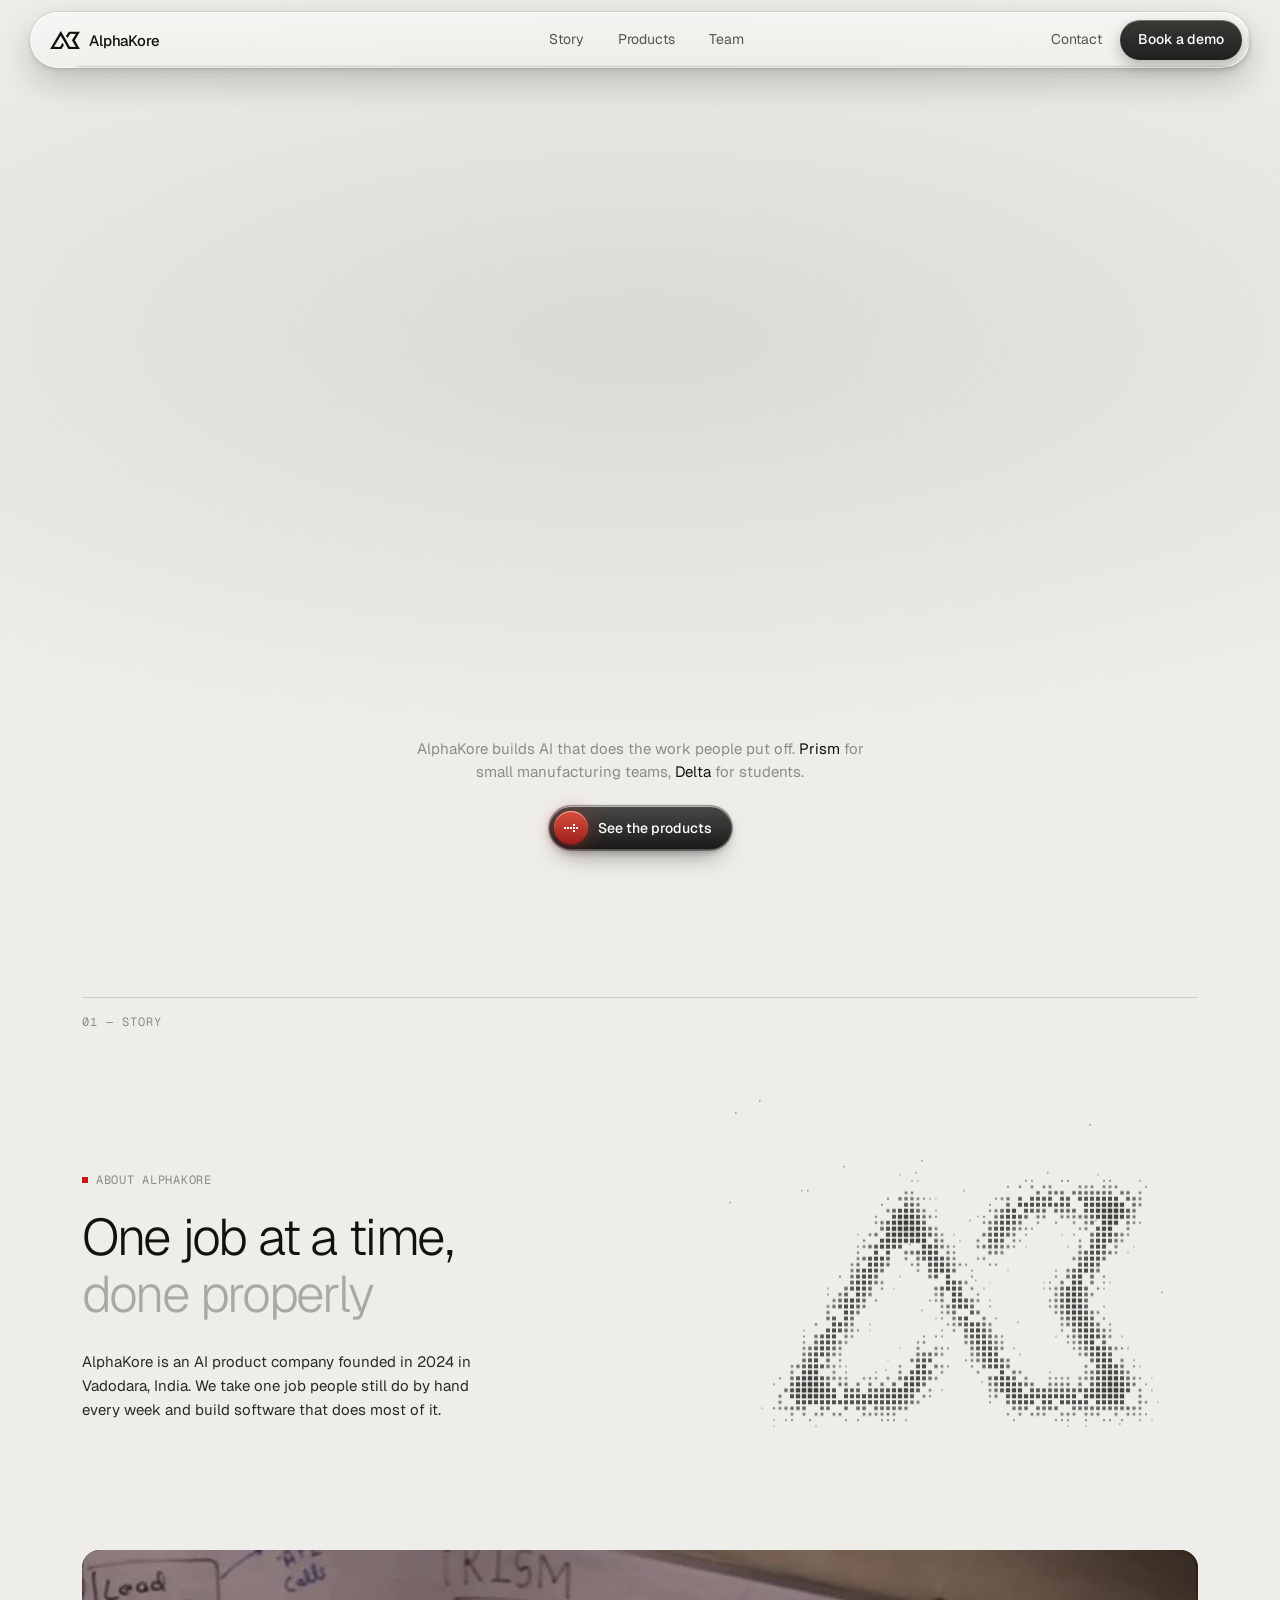
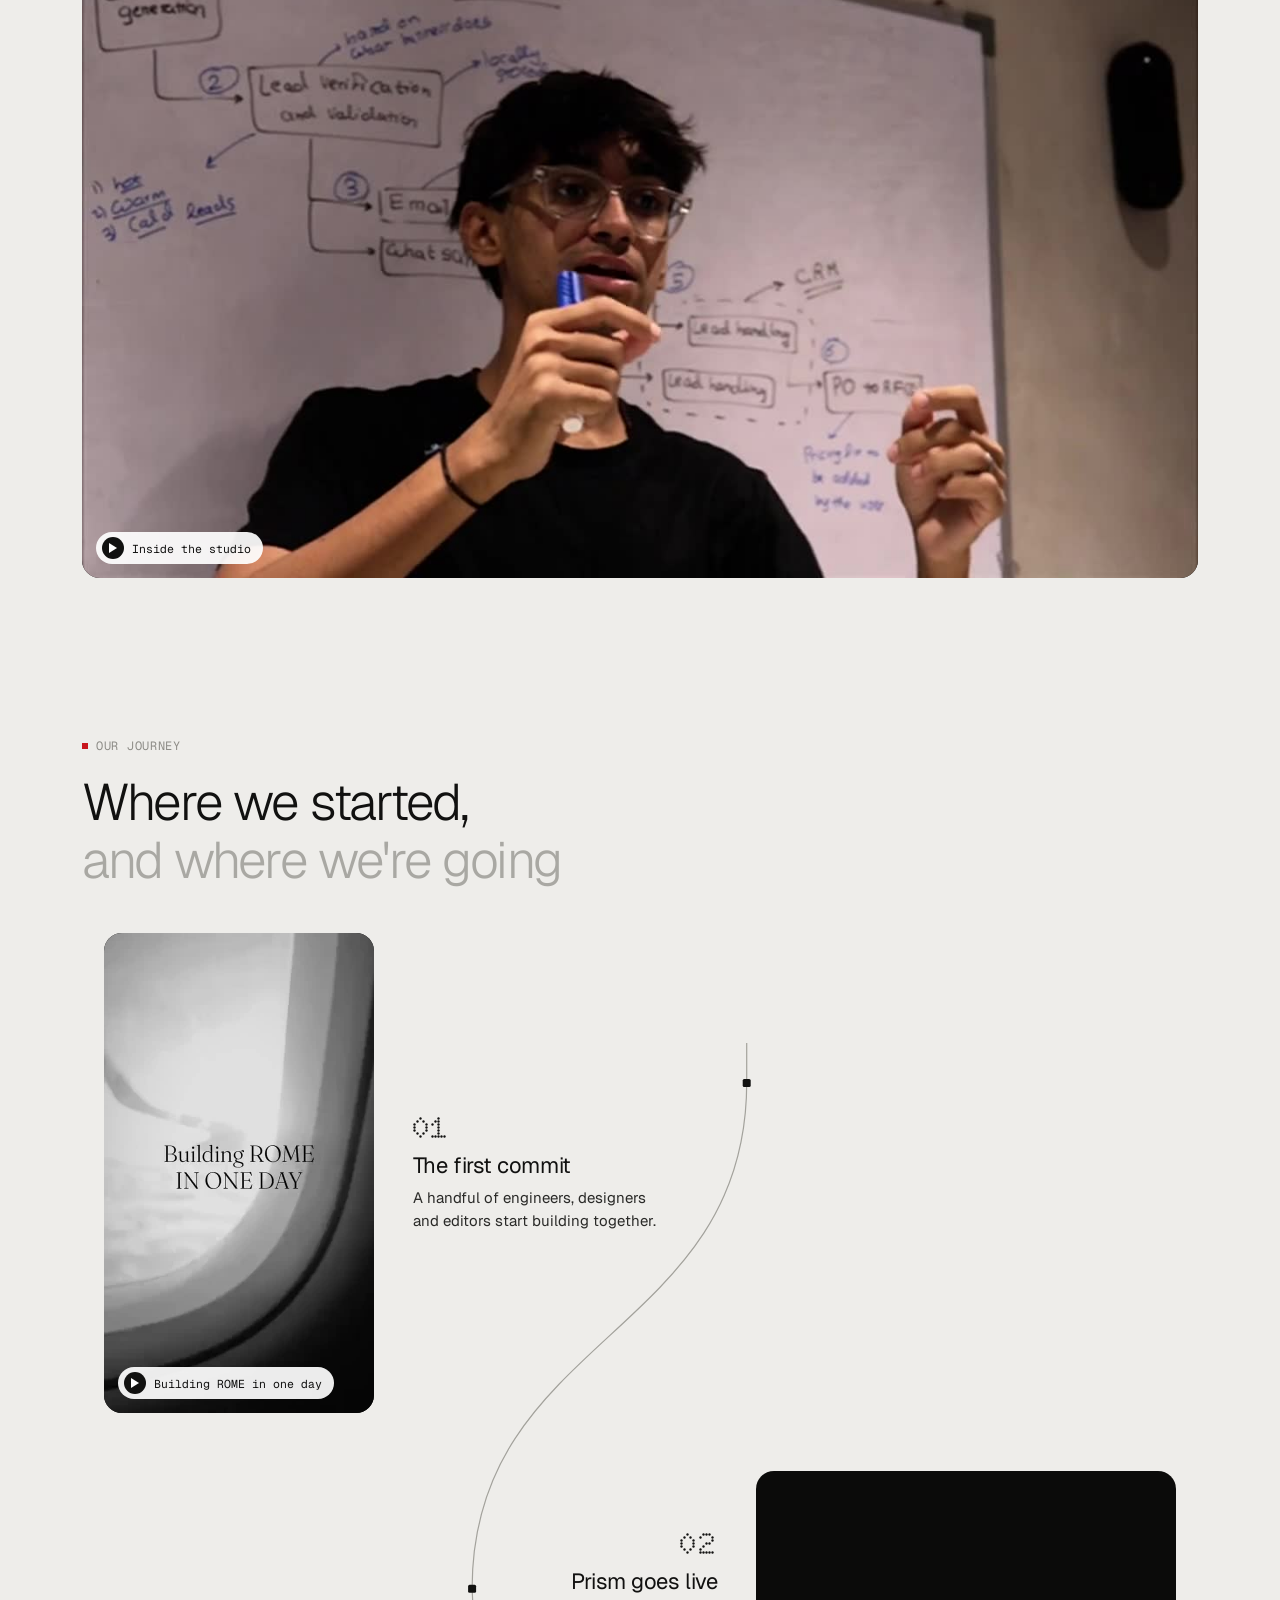
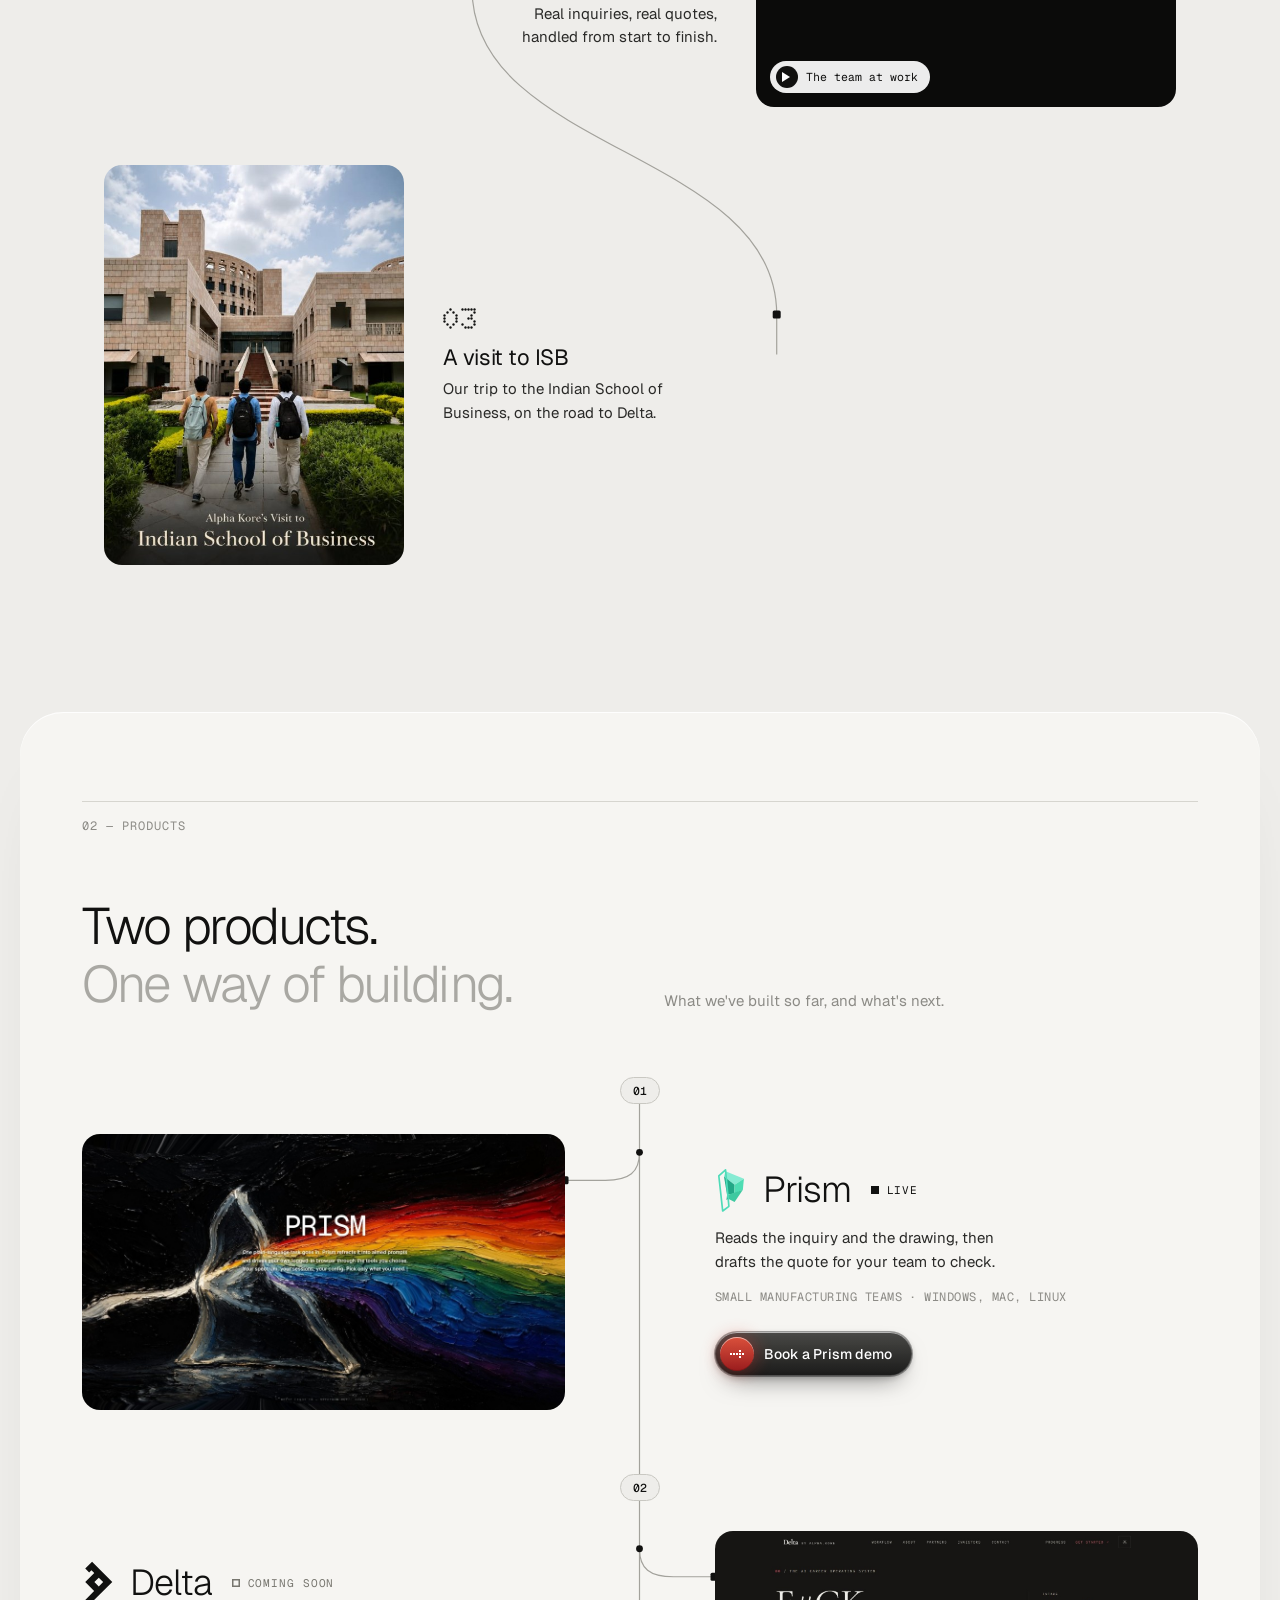
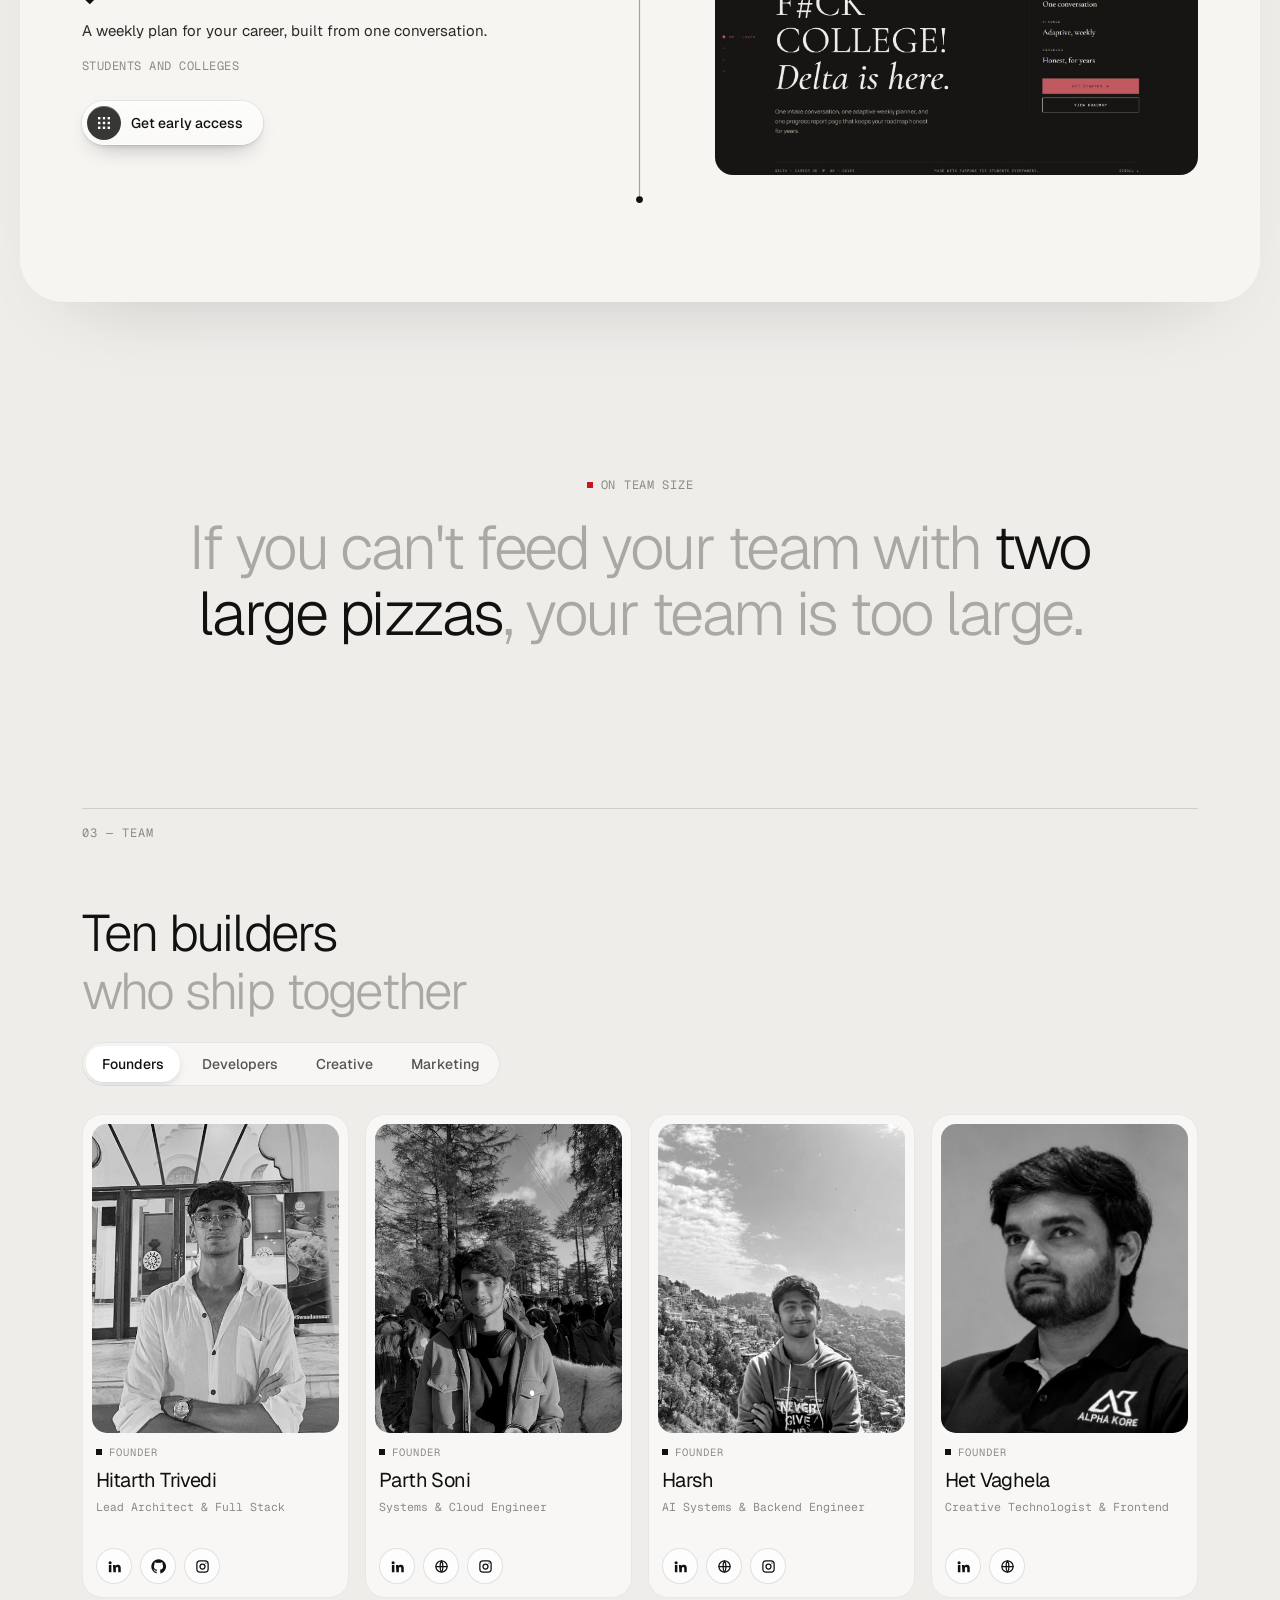
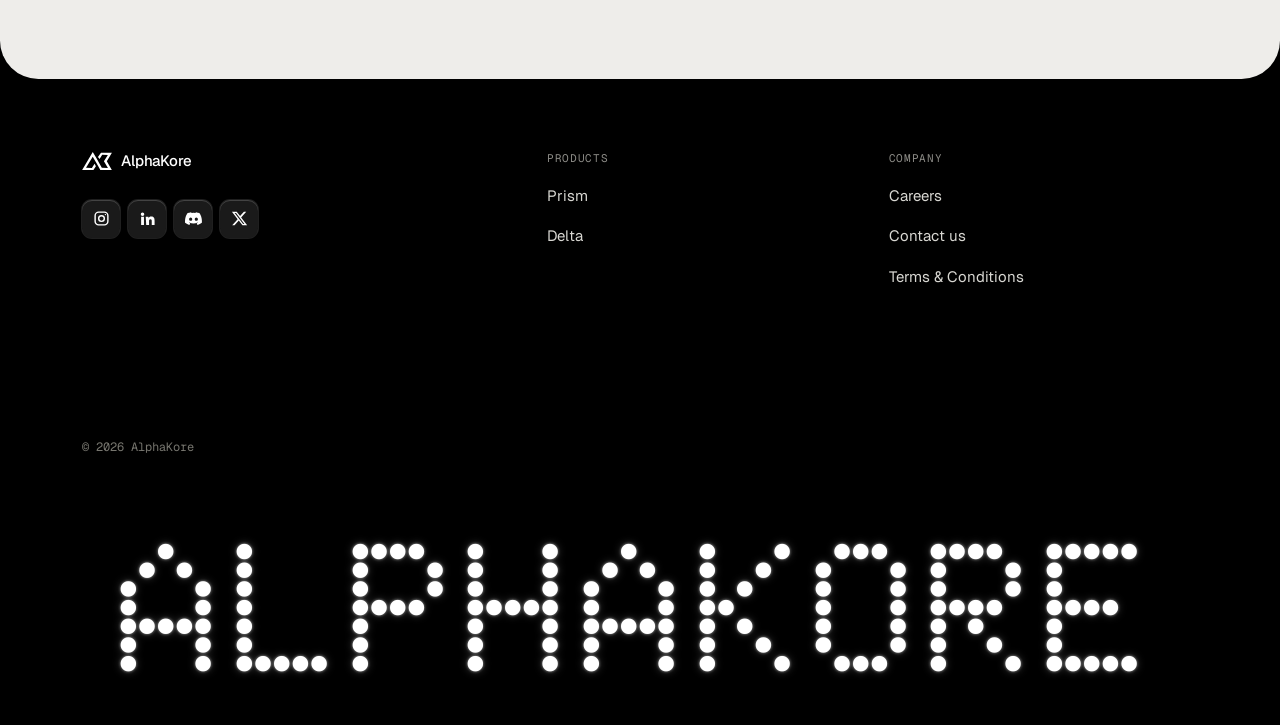
==== commit d033d93e: "Remove draft notice and placeholder marker, show all four founders on desktop, stop deploying intern" ====
--- a/index.html
+++ b/index.html
@@ -104,7 +104,7 @@
         <div class="rmed"><div class="slot loaded vidslot r169" data-src="assets/media/prism-story.mp4"><img class="pimg" src="assets/media/prism-story-poster.jpg" alt="" width="1280" height="720" decoding="async"><span class="cap"><i></i>The team at work</span></div></div>
         <div class="rtx"><div class="dotx">02</div><h3>Prism goes live</h3><p>Real inquiries, real quotes, handled from start to finish.</p></div></div></article>
       <article class="rs rv"><div class="rin">
-        <div class="rmed"><div class="slot todo r34" data-src="assets/media/isb.jpg"><div class="hint"><span><b>image to add</b>assets/media/isb.jpg</span></div><span class="cap"><i class="img"></i>Indian School of Business</span></div></div>
+        <div class="rmed"><div class="slot r34" data-src="assets/media/isb.jpg"><span class="cap"><i class="img"></i>Indian School of Business</span></div></div>
         <div class="rtx"><div class="dotx">03</div><h3>A visit to ISB</h3><p>Our trip to the Indian School of Business, on the road to Delta.</p></div></div></article>
     </div>
 
--- a/assets/style.css
+++ b/assets/style.css
@@ -181,7 +181,7 @@
     .terms summary::-webkit-details-marker { display: none; }
     .terms summary::after { content: '+'; font: 400 18px/1 var(--mono); color: var(--mute); transition: transform .2s; } .terms details[open] summary::after { transform: rotate(45deg); }
     .terms details p { padding: 0 0 18px; font-size: 14.5px; color: var(--text); max-width: 64ch; }
-    .draft { margin-top: 14px; font: 400 12px var(--mono); color: var(--accent); }
+    .draft { margin-top: 14px; font: 400 12px var(--mono); color: var(--mute); }
 
     /* ---------- footer ---------- */
     footer { margin-top: clamp(90px, 12vw, 150px); background: var(--white); border-radius: 22px 22px 0 0; padding: 44px 0 0; overflow: hidden; }
@@ -812,3 +812,13 @@
 .tk-g { font-size: 10.5px; } .tk-ico { padding-top: 16px; gap: 8px; } .tk-ico a { width: 36px; height: 36px; }
 @media (min-width: 701px) and (max-width: 1100px) { .ttrack { --cols: 2; } .tk-tx b { font-size: 22px; } }
 @media (max-width: 700px) { .ttrack { --cols: 1; grid-auto-columns: 92%; scroll-snap-type: x mandatory; } .tk { gap: 14px; padding: 12px; } .tk-tx b { font-size: 20px; margin-top: 10px; } .tk-ico a { width: 38px; height: 38px; } }
+
+/* Founders: all four visible side by side on desktop, no scrolling */
+@media (min-width: 1101px) {
+  .ttrack[data-n="4"] { --cols: 4; overflow-x: visible; }
+  .ttrack[data-n="4"] .tk { flex-direction: column; gap: 12px; padding: 10px; border-radius: 20px; }
+  .ttrack[data-n="4"] .tk-ph { width: 100%; aspect-ratio: 4 / 5; }
+  .ttrack[data-n="4"] .tk-tx { padding: 0 4px 4px; }
+  .ttrack[data-n="4"] .tk-tx b { font-size: 20px; margin-top: 10px; }
+  .ttrack[data-n="4"] .tk-tx p { font-size: 11.5px; margin-top: 6px; min-height: 3em; }
+}
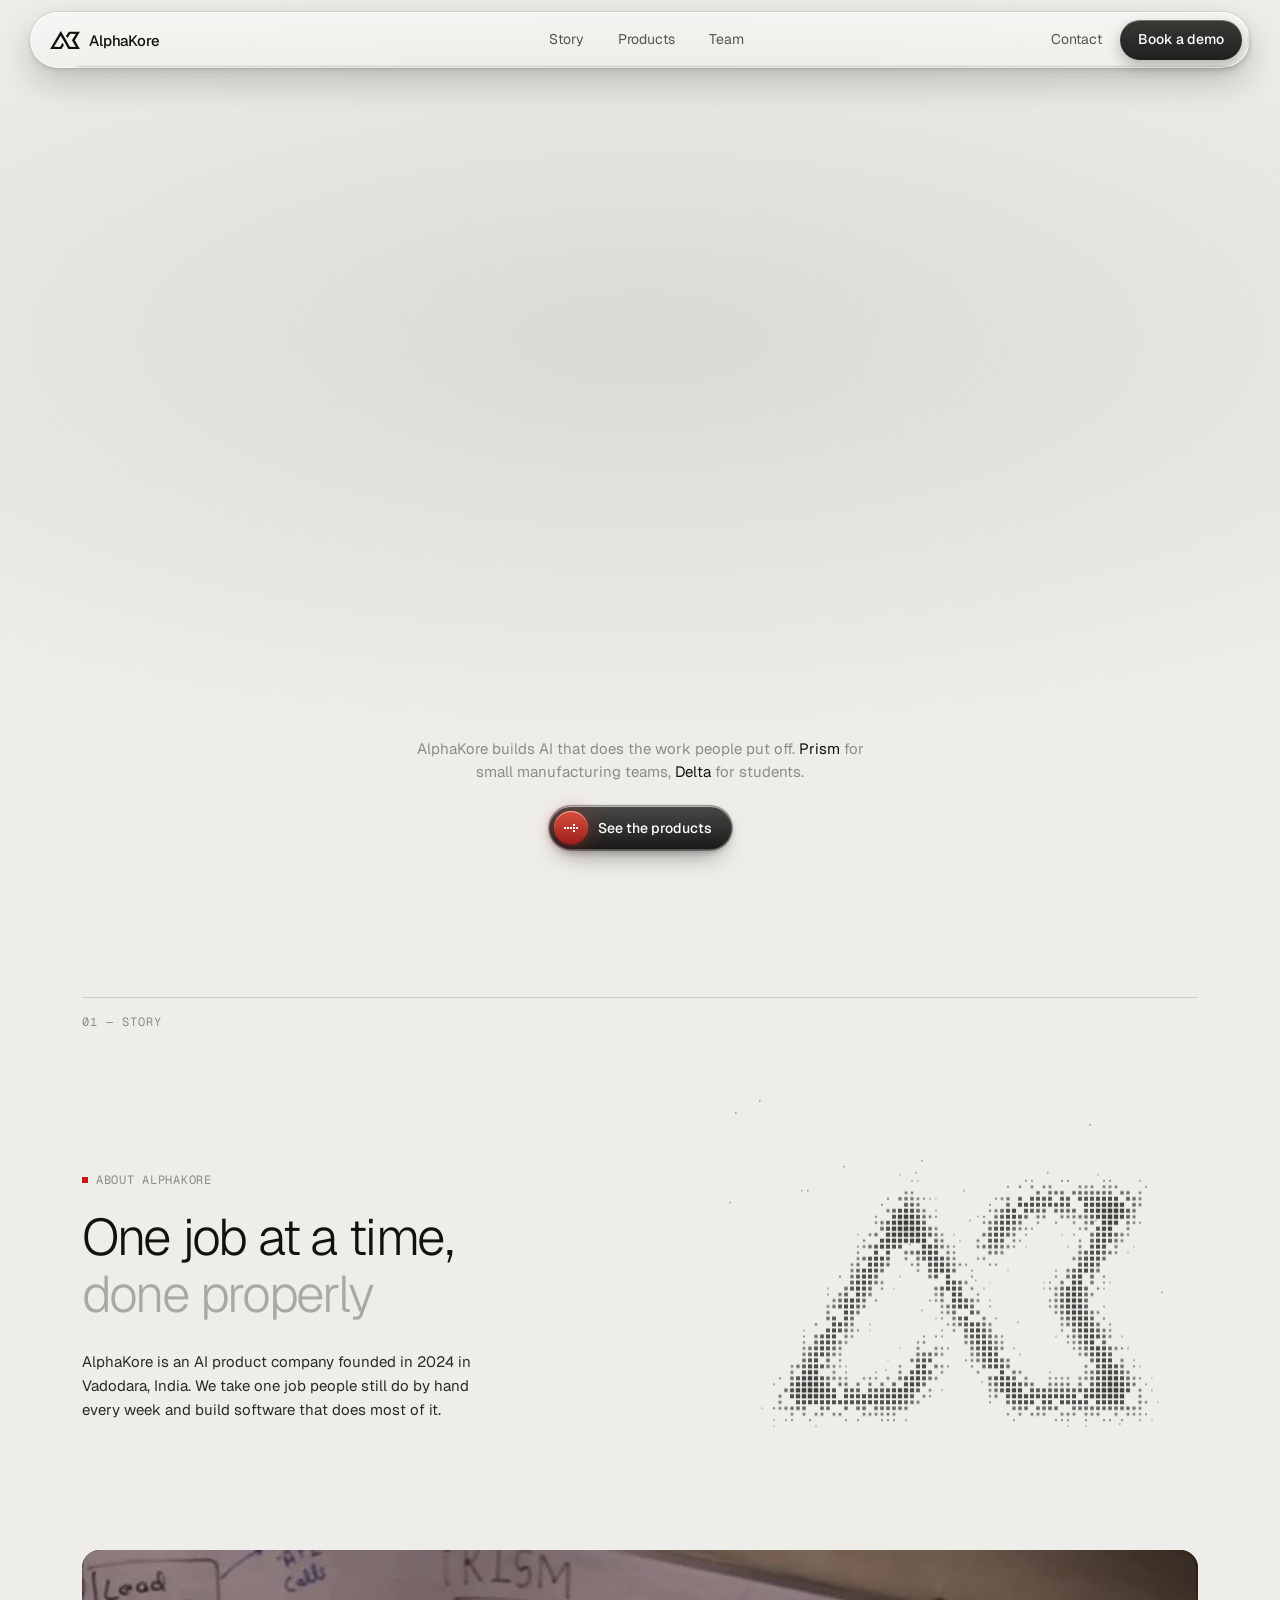
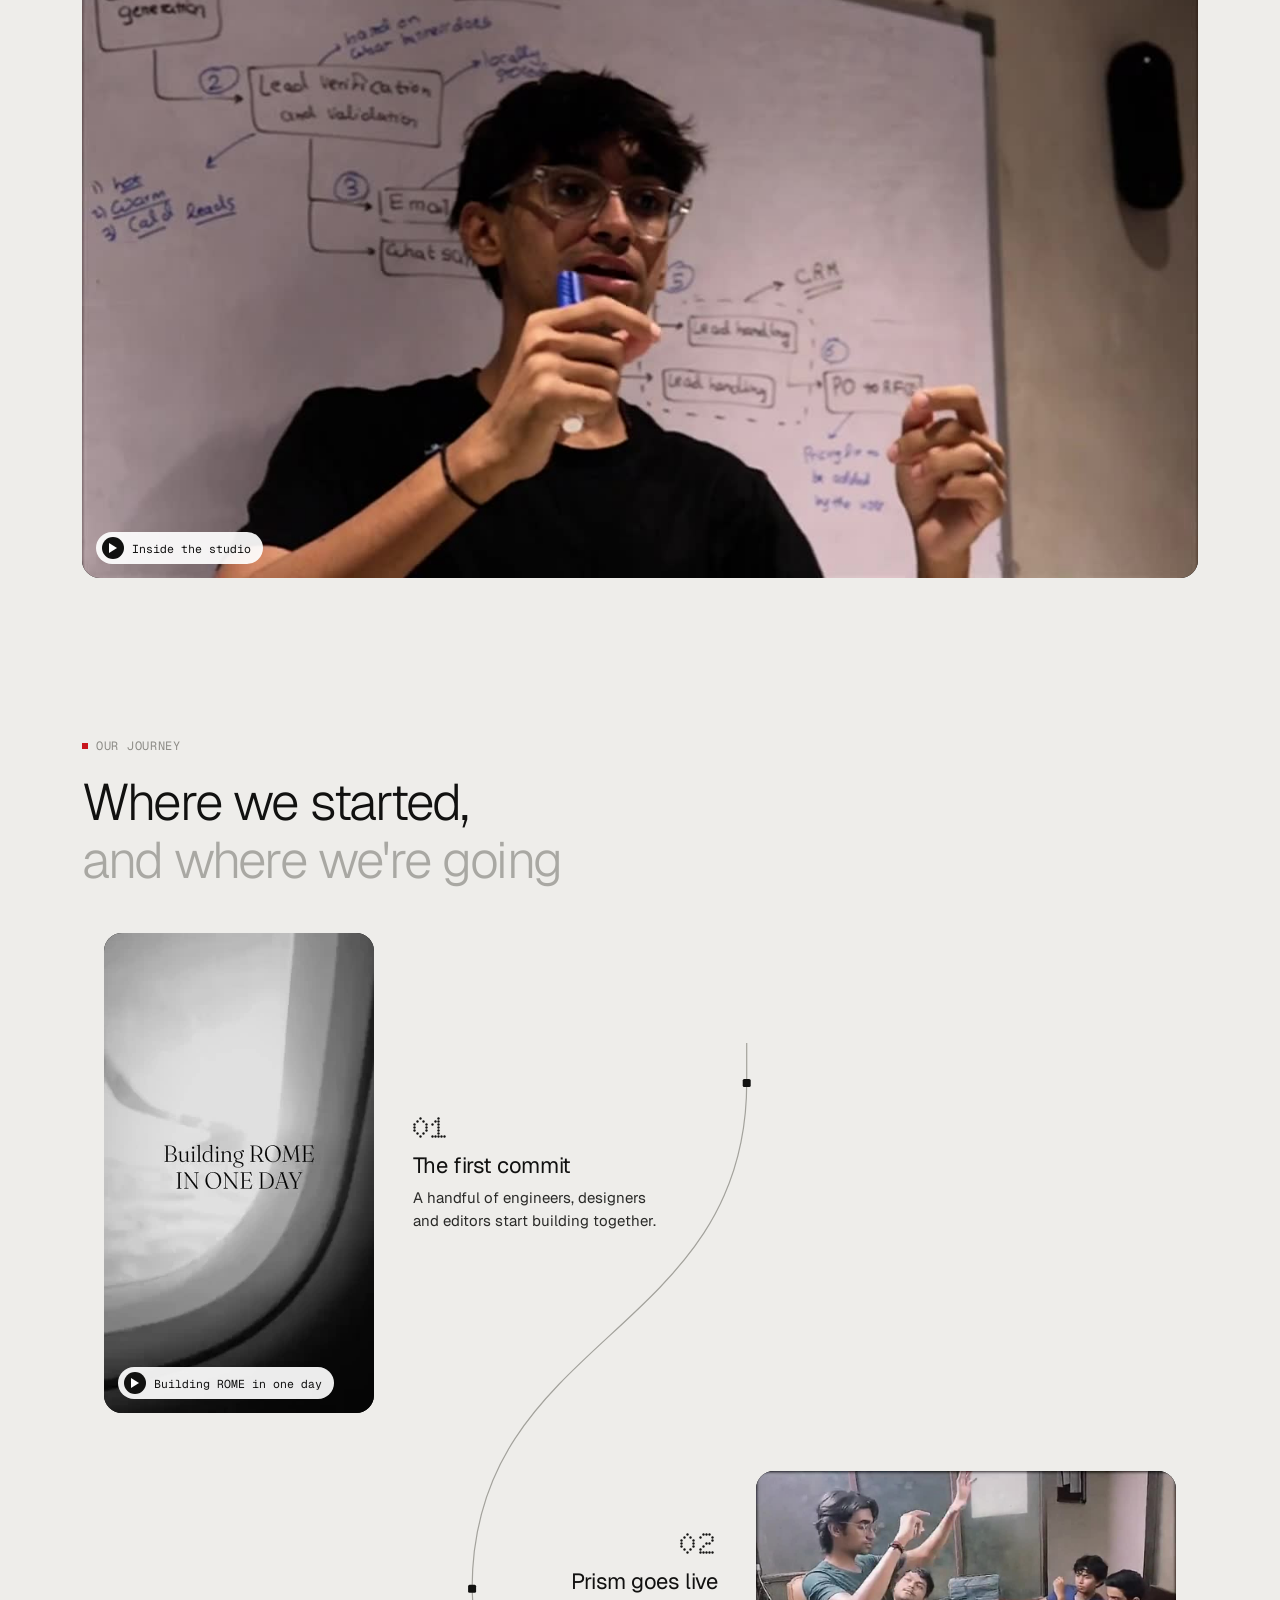
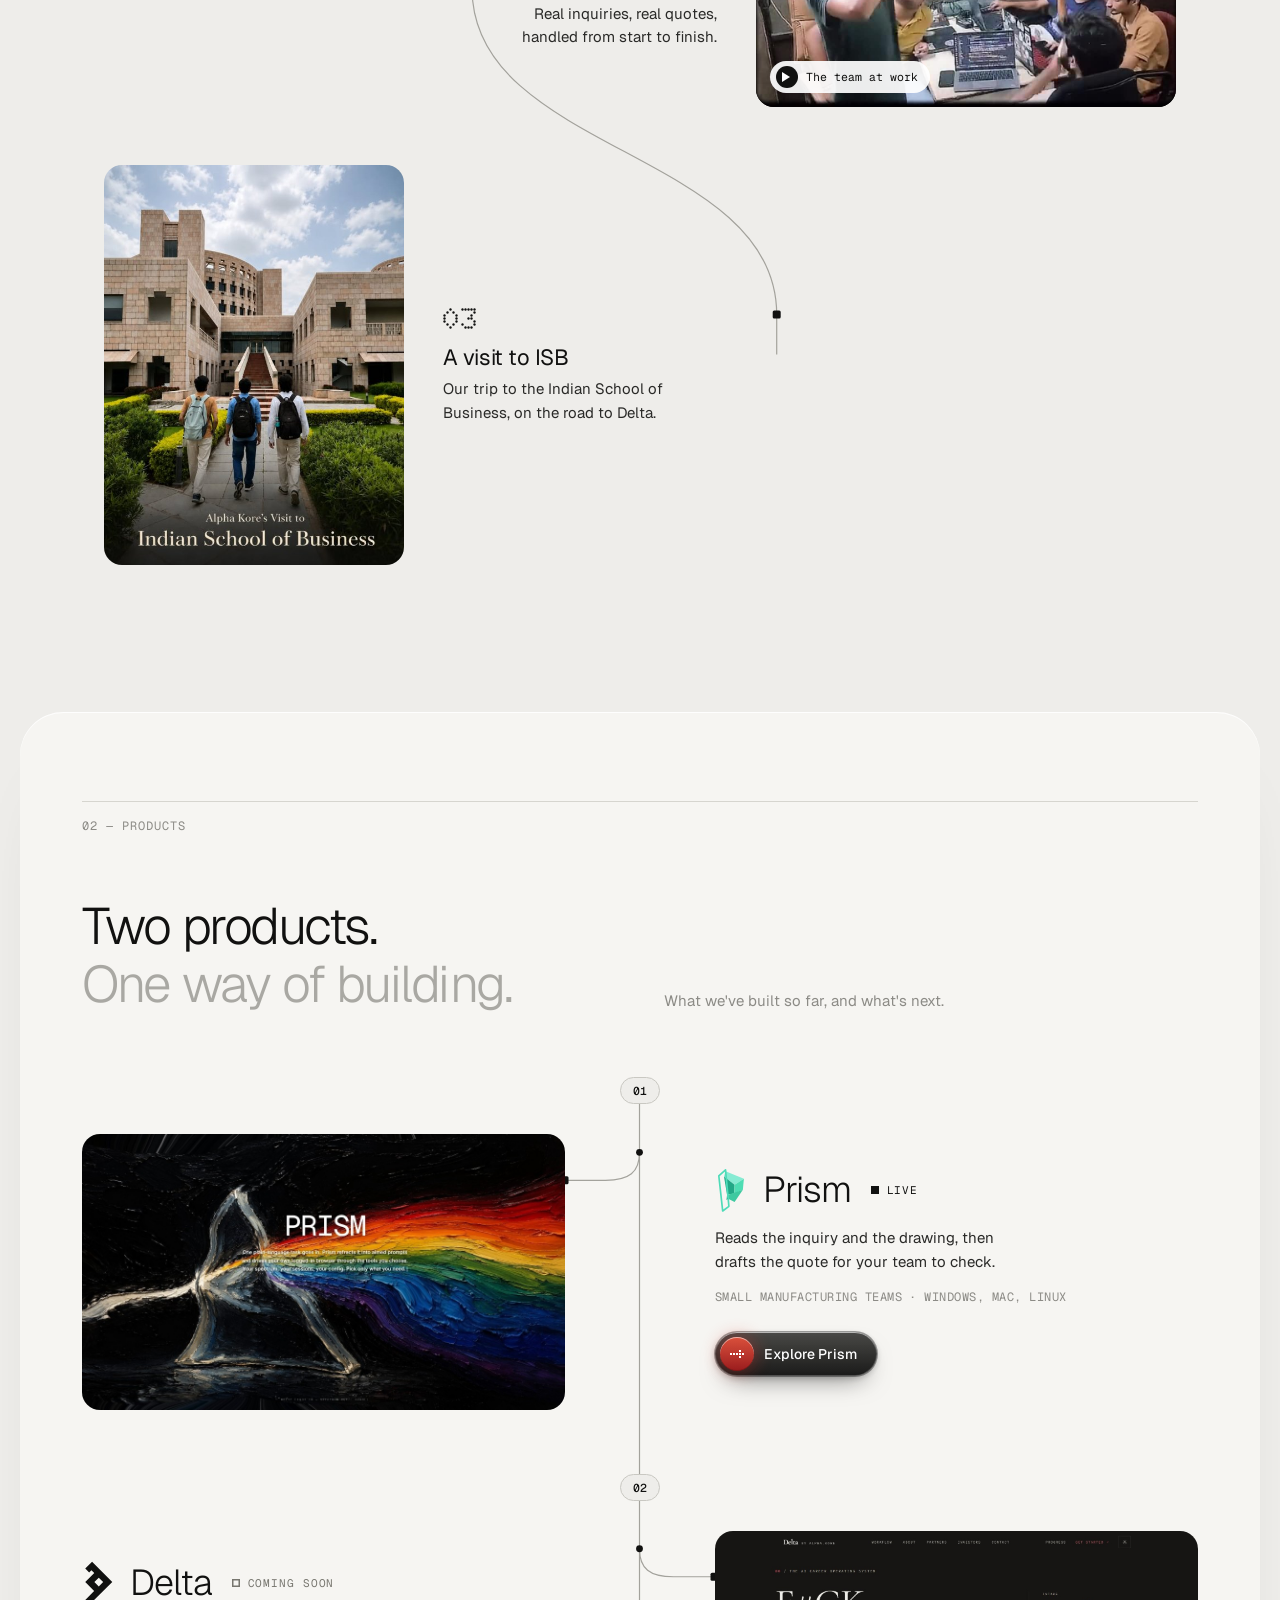
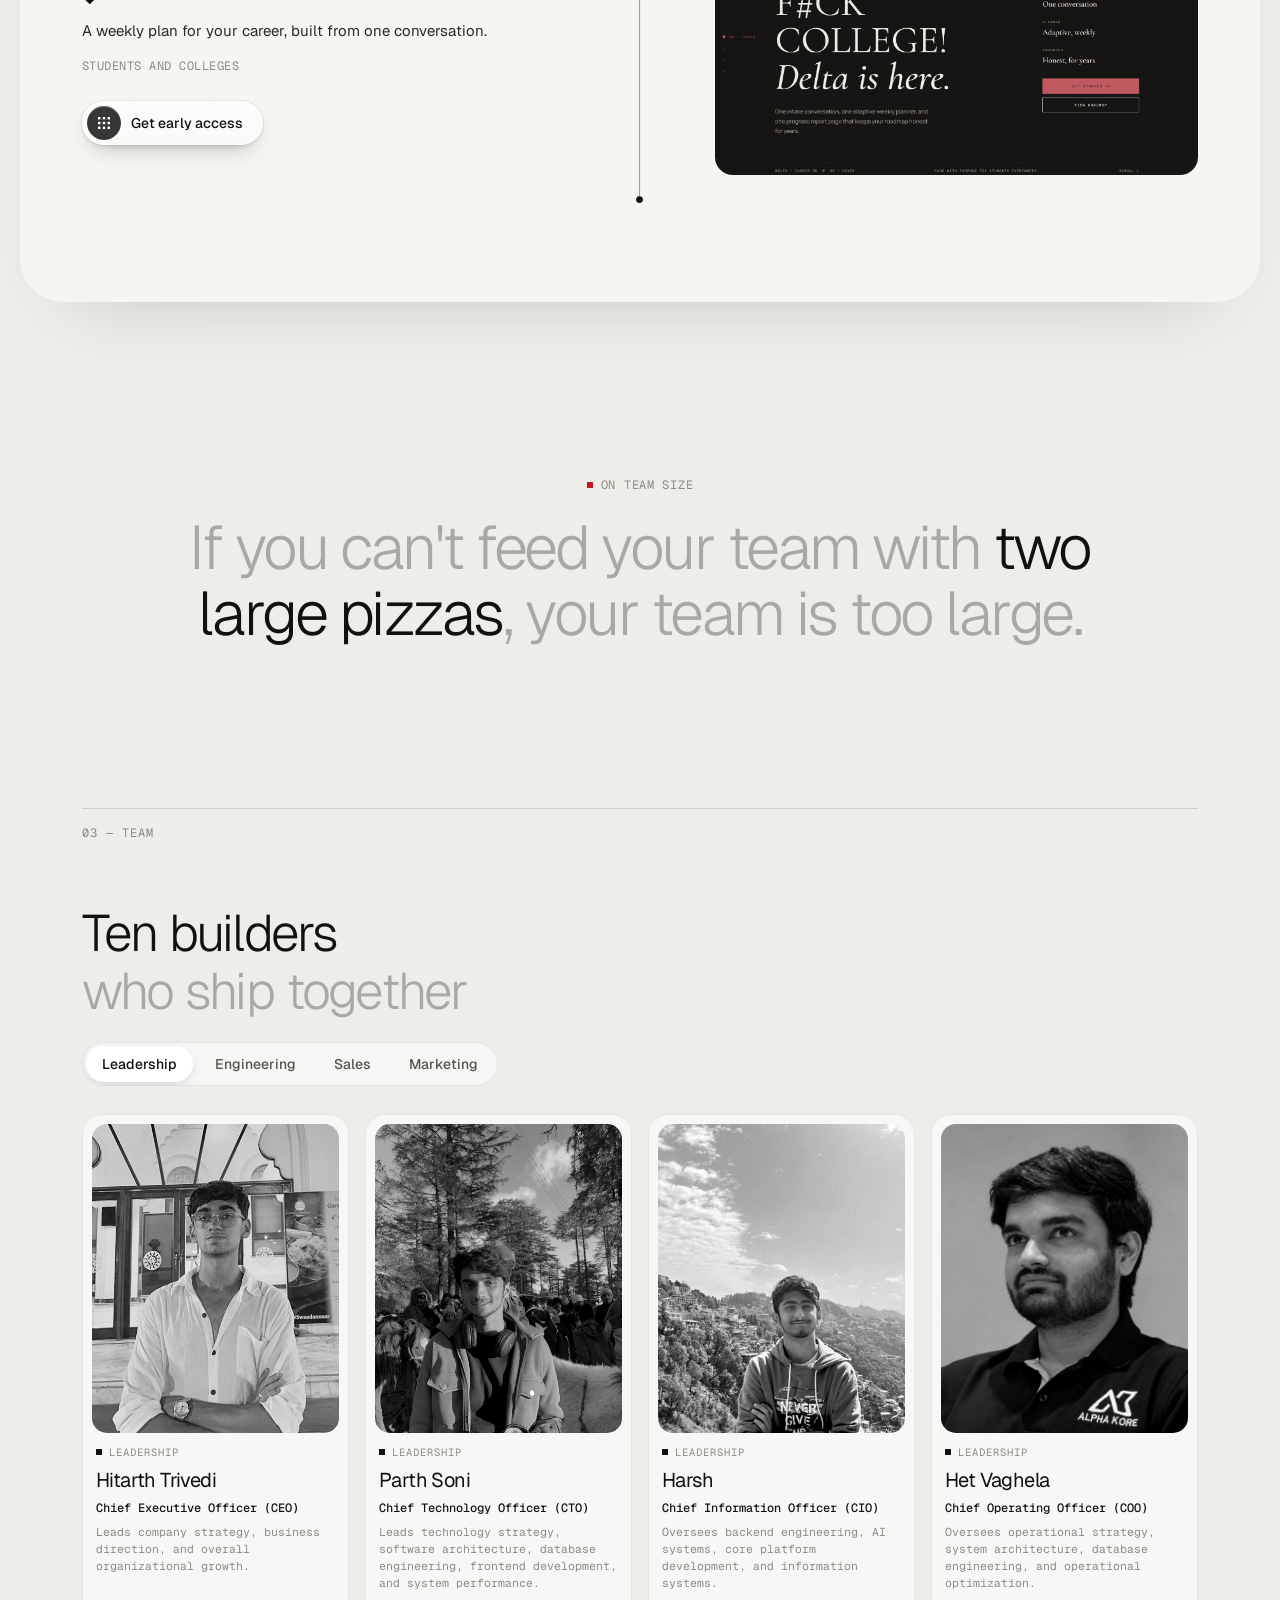
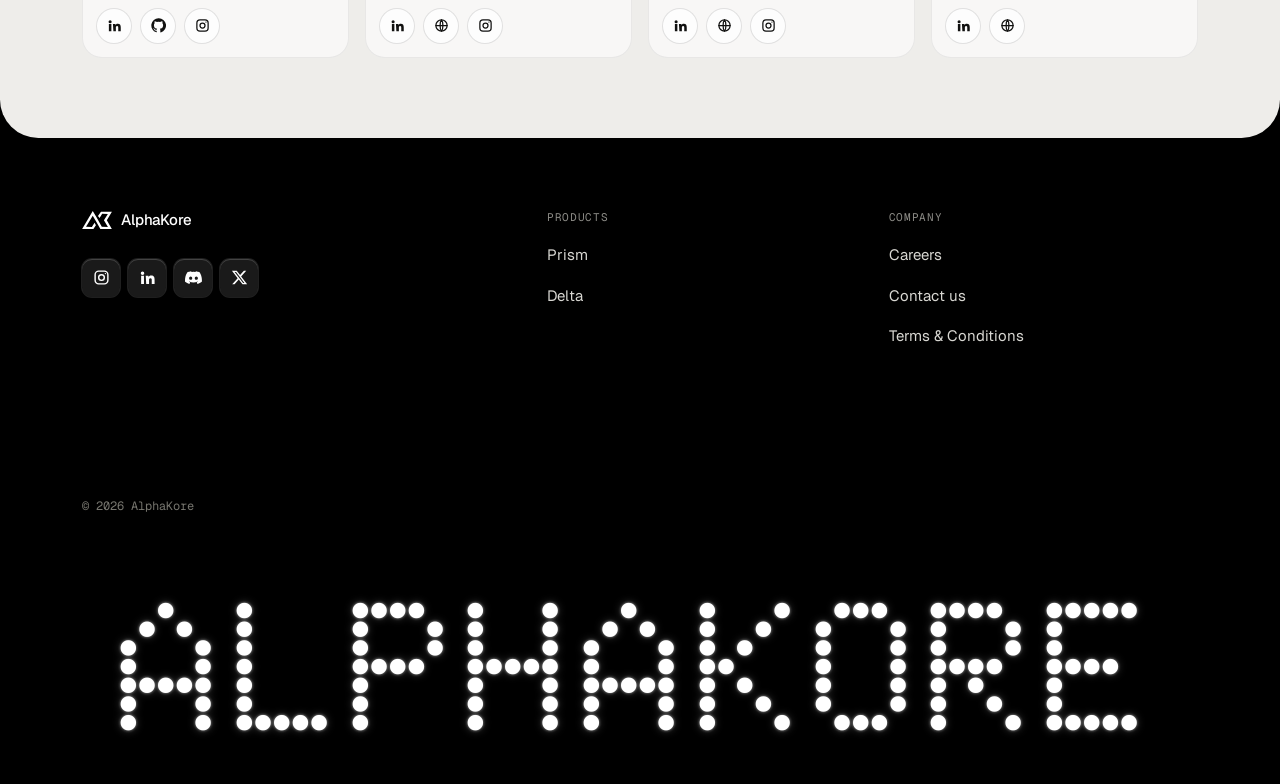
==== commit 6ae7e976: "Prism links to its site, team by role with titles, Explore Prism button Co-Authored-By: Claude Sonne" ====
--- a/index.html
+++ b/index.html
@@ -132,7 +132,7 @@
 <polygon points="28,60 80,14 106,296 58,332" fill="none" stroke="#4EDBB8" stroke-width="13"/></g></svg>Prism <span class="tagp live">Live</span></span>
         <p class="p">Reads the inquiry and the drawing, then drafts the quote for your team to check.</p>
         <p class="pmeta">Small manufacturing teams &middot; Windows, Mac, Linux</p>
-        <a class="btn dark" href="https://calendly.com/alpha-kore25/new-meeting" target="_blank" rel="noopener"><span class="ic"><svg viewBox="0 0 18 18"><use href="#arrow"/></svg></span>Book a Prism demo</a>
+        <a class="btn dark" href="https://prism-landing-page-site-3bco.vercel.app/" target="_blank" rel="noopener"><span class="ic"><svg viewBox="0 0 18 18"><use href="#arrow"/></svg></span>Explore Prism</a>
       </div>
     </div>
 
@@ -164,9 +164,9 @@
     <div class="thead rv">
       <h2 class="big">Ten builders<br><span class="g">who ship together</span></h2>
       <div class="ttabs" role="tablist" aria-label="Team groups">
-        <button type="button" role="tab" data-g="founders" aria-selected="true">Founders</button>
-        <button type="button" role="tab" data-g="developers" aria-selected="false">Developers</button>
-        <button type="button" role="tab" data-g="creative" aria-selected="false">Creative</button>
+        <button type="button" role="tab" data-g="leadership" aria-selected="true">Leadership</button>
+        <button type="button" role="tab" data-g="engineering" aria-selected="false">Engineering</button>
+        <button type="button" role="tab" data-g="sales" aria-selected="false">Sales</button>
         <button type="button" role="tab" data-g="marketing" aria-selected="false">Marketing</button>
       </div>
     </div>
@@ -192,7 +192,7 @@
           <a href="https://x.com/alphakore10" target="_blank" rel="noopener" aria-label="X"><svg viewBox="0 0 24 24" fill="currentColor"><path d="M18.2 2.3h3.3l-7.2 8.2 8.5 11.2h-6.6l-5.2-6.8-6 6.8H1.7l7.7-8.8L1.3 2.3h6.8l4.7 6.2zm-1.1 17.5h1.8L7.1 4.1h-2z"/></svg></a>
         </div>
       </div>
-      <div><h4>Products</h4><ul><li><a href="#prism">Prism</a></li><li><a href="#delta">Delta</a></li></ul></div>
+      <div><h4>Products</h4><ul><li><a href="https://prism-landing-page-site-3bco.vercel.app/" target="_blank" rel="noopener">Prism</a></li><li><a href="#delta">Delta</a></li></ul></div>
       <div><h4>Company</h4><ul><li><a href="careers.html">Careers</a></li><li><a href="contact.html">Contact us</a></li><li><a href="terms.html">Terms &amp; Conditions</a></li></ul></div>
     </div>
     <div class="marq" aria-hidden="true"><div class="marq-track"><div class="marq-set"><span>Ship it.</span><i></i><span>Less admin.</span><i></i><span>Fewer tabs.</span><i></i><span>Done by Friday.</span><i></i><span>No more copy-paste.</span><i></i></div><div class="marq-set"><span>Ship it.</span><i></i><span>Less admin.</span><i></i><span>Fewer tabs.</span><i></i><span>Done by Friday.</span><i></i><span>No more copy-paste.</span><i></i></div></div></div>
@@ -359,36 +359,53 @@
   };
   const LABEL = { in: 'LinkedIn', gh: 'GitHub', ig: 'Instagram', web: 'Portfolio' };
   /* [name, photo id, role, [[type, url], ...]]. A photo is picked up from assets/team/t_<id>.jpg when the file exists, otherwise initials show. */
-  const TEAM = [
-    ['Hitarth Trivedi', 'hitarth', 'Lead Architect & Full Stack', [['in', 'https://www.linkedin.com/in/hitarth-trivedi-ba1986300'], ['gh', 'https://github.com/HitarthTrivedi'], ['ig', 'https://www.instagram.com/htrivedi_']]],
-    ['Parth Soni', 'parth', 'Systems & Cloud Engineer', [['in', 'https://www.linkedin.com/in/parth-soni-54a974288'], ['web', 'https://parth-soni.vercel.app'], ['ig', 'https://www.instagram.com/parth_soni3010']]],
-    ['Harsh', 'harsh', 'AI Systems & Backend Engineer', [['in', 'https://www.linkedin.com/in/harsh8818198'], ['web', 'https://harsh8818198portfolio.netlify.app/'], ['ig', 'https://www.instagram.com/0_8818198']]],
-    ['Meet Shah', 'meet', 'Core Systems Engineer', [['in', 'https://www.linkedin.com/in/meetshah0656'], ['gh', 'https://github.com/MeetShah0656']]],
-    ['Het Vaghela', 'het', 'Creative Technologist & Frontend', [['in', 'https://www.linkedin.com/in/het-vaghela-8a8647339/'], ['web', 'https://portfolio-website-sigma-lac-93.vercel.app/']]],
-    ['Om Bhonsle', 'om', 'DevOps & Cloud Systems', [['in', 'https://www.linkedin.com/in/om-bhonsle-a674133a3'], ['ig', 'https://www.instagram.com/ombhonsle2306']]],
-    ['Deep', 'deep', 'Creative & Technical Direction', []],
-    ['Shlok Patel', 'shlok', 'Product Designer & UX', [['in', 'https://www.linkedin.com/in/shlok-patel-051b162b2'], ['ig', 'https://www.instagram.com/shlok_1125']]],
-    ['Manav Patel', 'manav', 'Research & Engineering', [['in', 'https://www.linkedin.com/in/manav-patel-4930132a6']]],
-    ['Rudra Vable', 'rudra', 'ML Engineer & Creative Developer', [['in', 'https://www.linkedin.com/in/rudra-vable'], ['gh', 'https://github.com/Neverfinished005'], ['ig', 'https://www.instagram.com/rudr_a.25']]],
-  ];
+  const TEAM = {
+    'Hitarth Trivedi': ['hitarth', [['in', 'https://www.linkedin.com/in/hitarth-trivedi-ba1986300'], ['gh', 'https://github.com/HitarthTrivedi'], ['ig', 'https://www.instagram.com/htrivedi_']]],
+    'Parth Soni': ['parth', [['in', 'https://www.linkedin.com/in/parth-soni-54a974288'], ['web', 'https://parth-soni.vercel.app'], ['ig', 'https://www.instagram.com/parth_soni3010']]],
+    'Harsh': ['harsh', [['in', 'https://www.linkedin.com/in/harsh8818198'], ['web', 'https://harsh8818198portfolio.netlify.app/'], ['ig', 'https://www.instagram.com/0_8818198']]],
+    'Het Vaghela': ['het', [['in', 'https://www.linkedin.com/in/het-vaghela-8a8647339/'], ['web', 'https://portfolio-website-sigma-lac-93.vercel.app/']]],
+    'Rudra Vable': ['rudra', [['in', 'https://www.linkedin.com/in/rudra-vable'], ['gh', 'https://github.com/Neverfinished005'], ['ig', 'https://www.instagram.com/rudr_a.25']]],
+    'Meet Shah': ['meet', [['in', 'https://www.linkedin.com/in/meetshah0656'], ['gh', 'https://github.com/MeetShah0656']]],
+    'Shlok Patel': ['shlok', [['in', 'https://www.linkedin.com/in/shlok-patel-051b162b2'], ['ig', 'https://www.instagram.com/shlok_1125']]],
+    'Om Bhonsle': ['om', [['in', 'https://www.linkedin.com/in/om-bhonsle-a674133a3'], ['ig', 'https://www.instagram.com/ombhonsle2306']]],
+    'Deep': ['deep', []],
+    'Tanmay': ['tanmay', []],
+  };
   const HAVE = new Set(['hitarth', 'parth', 'harsh', 'meet', 'om', 'shlok', 'het', 'rudra']);   /* photos present in assets/team */
+  /* group -> [name, role, what they do] */
   const GROUPS = {
-    founders: ['Hitarth Trivedi', 'Parth Soni', 'Harsh', 'Het Vaghela'],
-    developers: ['Hitarth Trivedi', 'Parth Soni', 'Harsh', 'Meet Shah', 'Het Vaghela', 'Rudra Vable'],
-    creative: ['Het Vaghela', 'Deep', 'Shlok Patel', 'Manav Patel'],
-    marketing: ['Shlok Patel', 'Om Bhonsle', 'Manav Patel'],
+    leadership: [
+      ['Hitarth Trivedi', 'Chief Executive Officer (CEO)', 'Leads company strategy, business direction, and overall organizational growth.'],
+      ['Parth Soni', 'Chief Technology Officer (CTO)', 'Leads technology strategy, software architecture, database engineering, frontend development, and system performance.'],
+      ['Harsh', 'Chief Information Officer (CIO)', 'Oversees backend engineering, AI systems, core platform development, and information systems.'],
+      ['Het Vaghela', 'Chief Operating Officer (COO)', 'Oversees operational strategy, system architecture, database engineering, and operational optimization.'],
+    ],
+    engineering: [
+      ['Rudra Vable', 'Frontend Engineer', 'Focuses on frontend development and user interface implementation.'],
+      ['Meet Shah', 'Frontend Engineer', 'Works on frontend development and user interface implementation.'],
+    ],
+    sales: [
+      ['Shlok Patel', 'Chief Business Officer (CBO)', 'Sales & Business Development'],
+      ['Om Bhonsle', 'Sales & Business Development', ''],
+    ],
+    marketing: [
+      ['Meet Shah', 'Marketing & Technical Marketing', ''],
+      ['Deep', 'Creative Direction & Technical Strategy', ''],
+      ['Tanmay', 'Marketing & Brand Communication', ''],
+    ],
   };
   const track = document.getElementById('tmqTrack');
   if (track) {
-    const byName = n => TEAM.find(m => m[0] === n), ini = n => n.split(' ').map(w => w[0]).join('').slice(0, 2);
-    const TAG = { founders: 'Founder', developers: 'Developer', creative: 'Creative', marketing: 'Marketing' };
-    const cardOf = ([n, f, role, links], g) => {
+    const ini = n => n.split(' ').map(w => w[0]).join('').slice(0, 2);
+    const TAG = { leadership: 'Leadership', engineering: 'Engineering', sales: 'Sales', marketing: 'Marketing' };
+    const cardOf = ([n, role, desc], g) => {
+      const [f, links] = TEAM[n];
       const icons = links.map(([k, u]) => `<a href="${u}" target="_blank" rel="noopener" aria-label="${n} on ${LABEL[k]}" title="${LABEL[k]}">${IC[k]}</a>`).join('');
       const face = HAVE.has(f) ? `<img src="assets/team/t_${f}.jpg" alt="${n}" width="240" height="300" loading="lazy" decoding="async">` : `<span>${ini(n)}</span>`;
-      return `<article class="tk"><div class="tk-ph">${face}</div><div class="tk-tx"><span class="tk-g">${TAG[g]}</span><b>${n}</b><p>${role}</p><div class="tk-ico">${icons || '<small>No public links yet</small>'}</div></div></article>`;
+      return `<article class="tk"><div class="tk-ph">${face}</div><div class="tk-tx"><span class="tk-g">${TAG[g]}</span><b>${n}</b><strong class="tk-r">${role}</strong>${desc ? `<p>${desc}</p>` : ''}<div class="tk-ico">${icons}</div></div></article>`;
     };
     const prev = document.getElementById('tPrev'), next = document.getElementById('tNext'), bar = document.getElementById('tBar'), ctl = document.getElementById('tCtl');
-    let cur = 'founders';
+    let cur = 'leadership';
     const sync = () => {
       const max = track.scrollWidth - track.clientWidth; ctl.hidden = max < 4;
       const p = max > 0 ? track.scrollLeft / max : 0; bar.style.setProperty('--p', p); bar.style.setProperty('--w', Math.min(1, track.clientWidth / track.scrollWidth));
@@ -396,7 +413,7 @@
     };
     function render(g) {
       cur = g; track.scrollLeft = 0;
-      track.innerHTML = GROUPS[g].map(byName).map(m => cardOf(m, g)).join(''); track.dataset.n = GROUPS[g].length;
+      track.innerHTML = GROUPS[g].map(m => cardOf(m, g)).join(''); track.dataset.n = GROUPS[g].length;
       document.querySelectorAll('.ttabs [role=tab]').forEach(b => b.setAttribute('aria-selected', b.dataset.g === g));
       requestAnimationFrame(sync);
     }
@@ -405,7 +422,7 @@
     track.addEventListener('scroll', () => requestAnimationFrame(sync), { passive: true });
     document.querySelector('.ttabs').addEventListener('click', e => { const b = e.target.closest('[role=tab]'); if (b && b.dataset.g !== cur) render(b.dataset.g); });
     let rz = 0; addEventListener('resize', () => { clearTimeout(rz); rz = setTimeout(sync, 200); });
-    render('founders');
+    render('leadership');
   }
 
   /* ---------- products: spine from the first product node to the end, branches out to each video ---------- */
--- a/assets/style.css
+++ b/assets/style.css
@@ -822,3 +822,7 @@
   .ttrack[data-n="4"] .tk-tx b { font-size: 20px; margin-top: 10px; }
   .ttrack[data-n="4"] .tk-tx p { font-size: 11.5px; margin-top: 6px; min-height: 3em; }
 }
+
+.tk-r { display: block; font: 500 12px/1.4 var(--mono); color: var(--ink); margin-top: 8px; }
+.tk-tx p { margin-top: 6px; min-height: 0 !important; }
+.tk-ico:empty { display: none; }
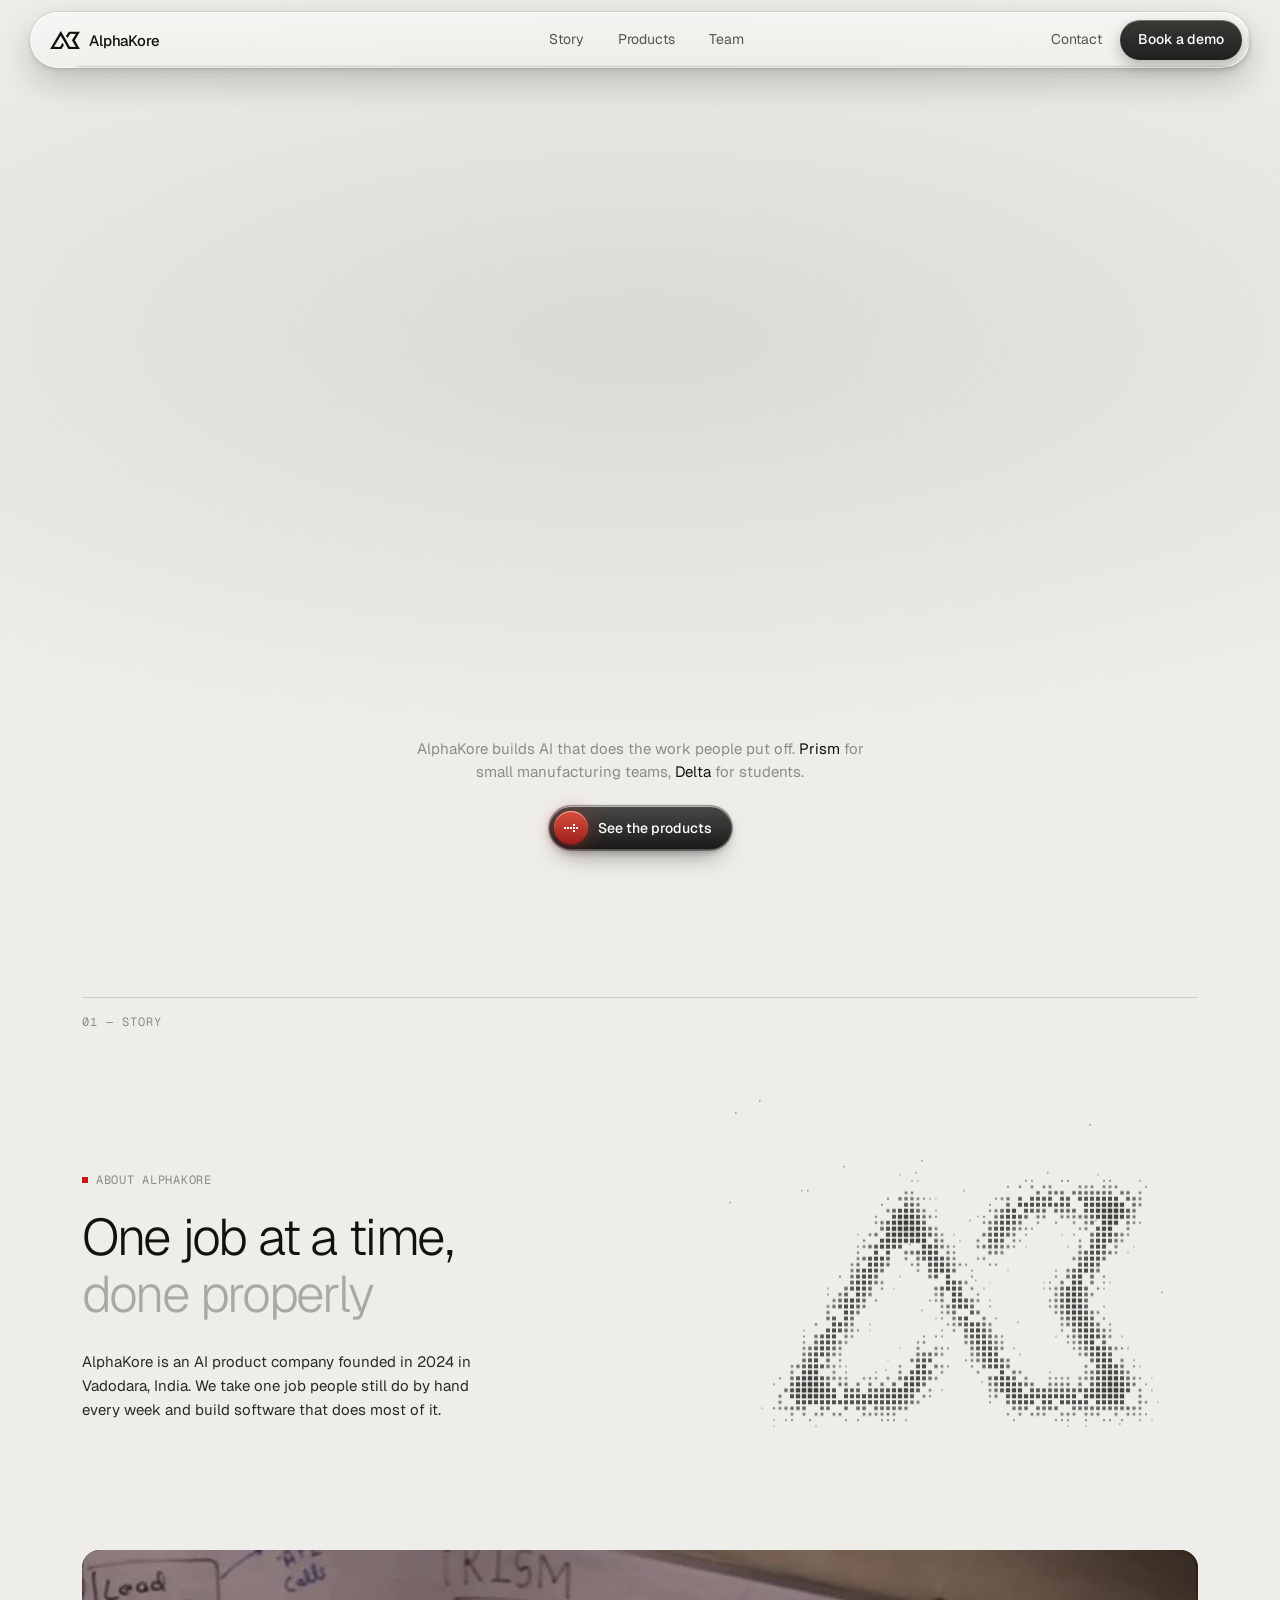
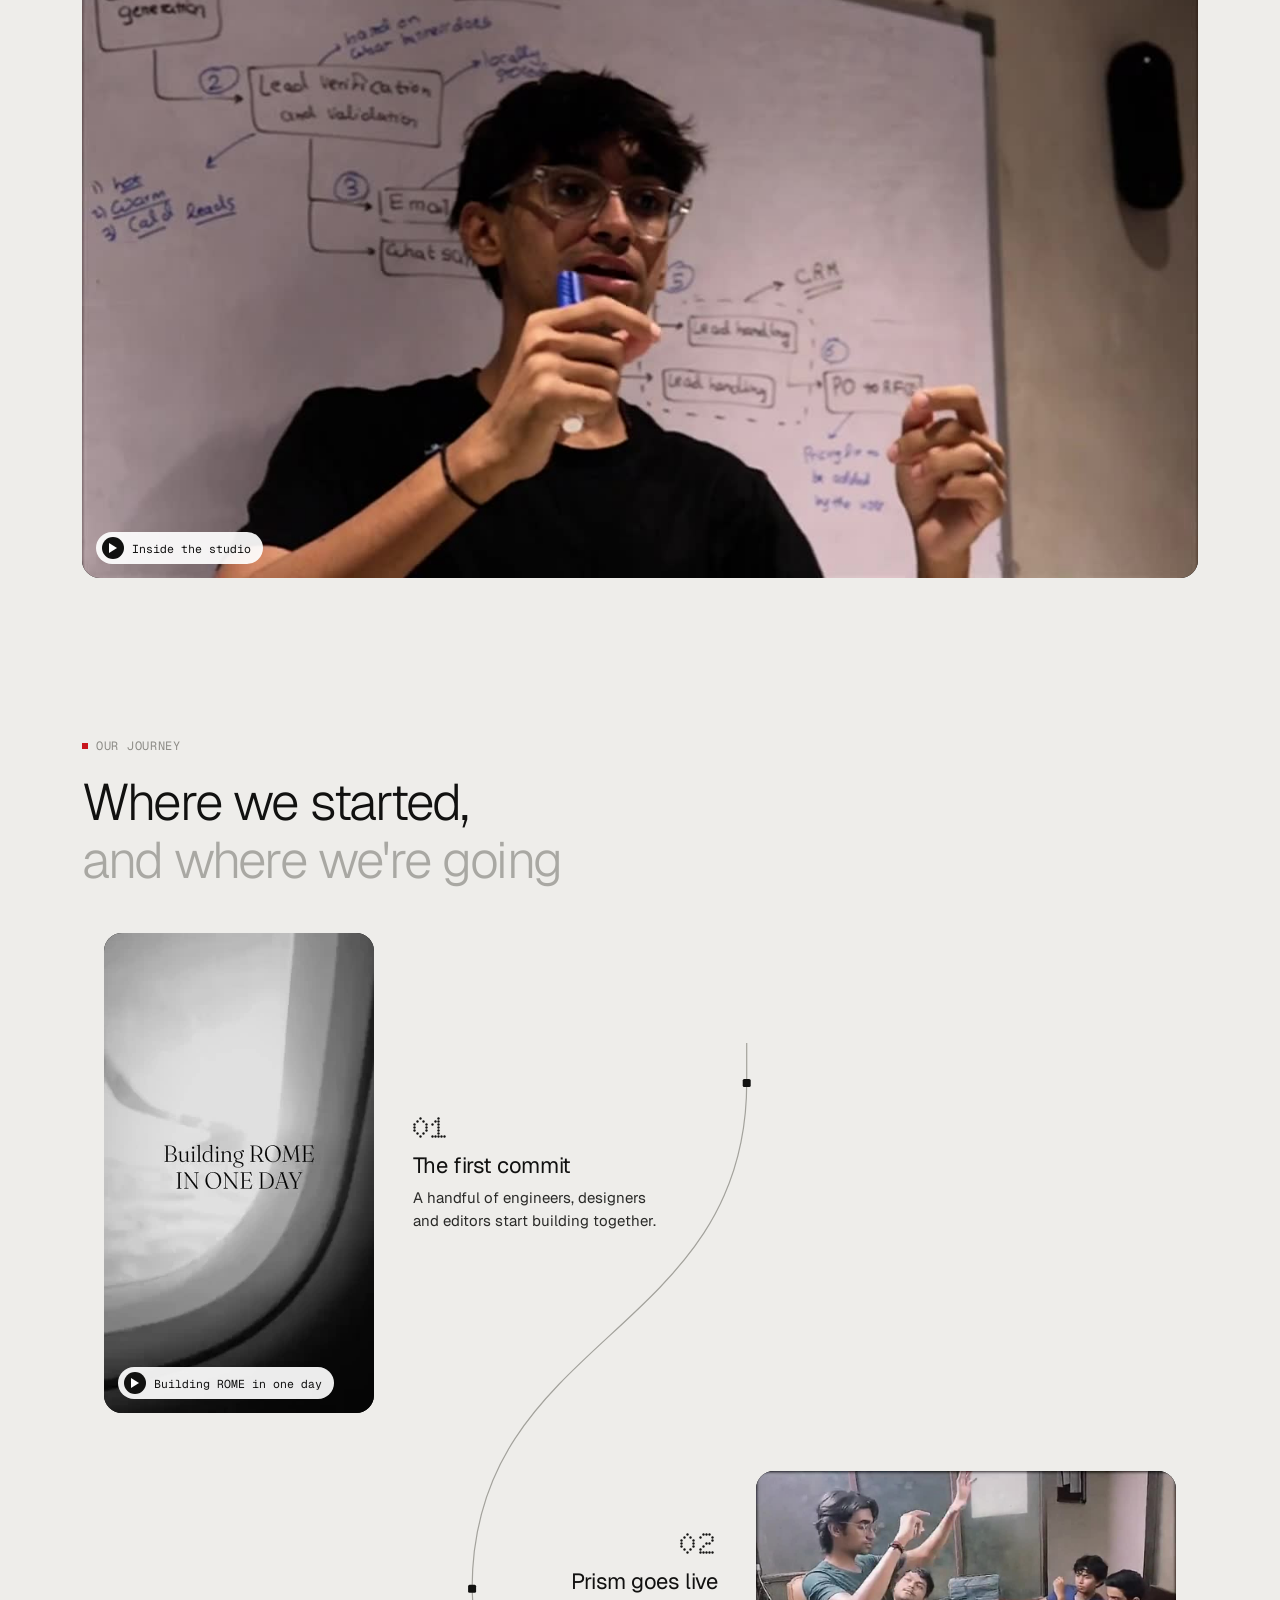
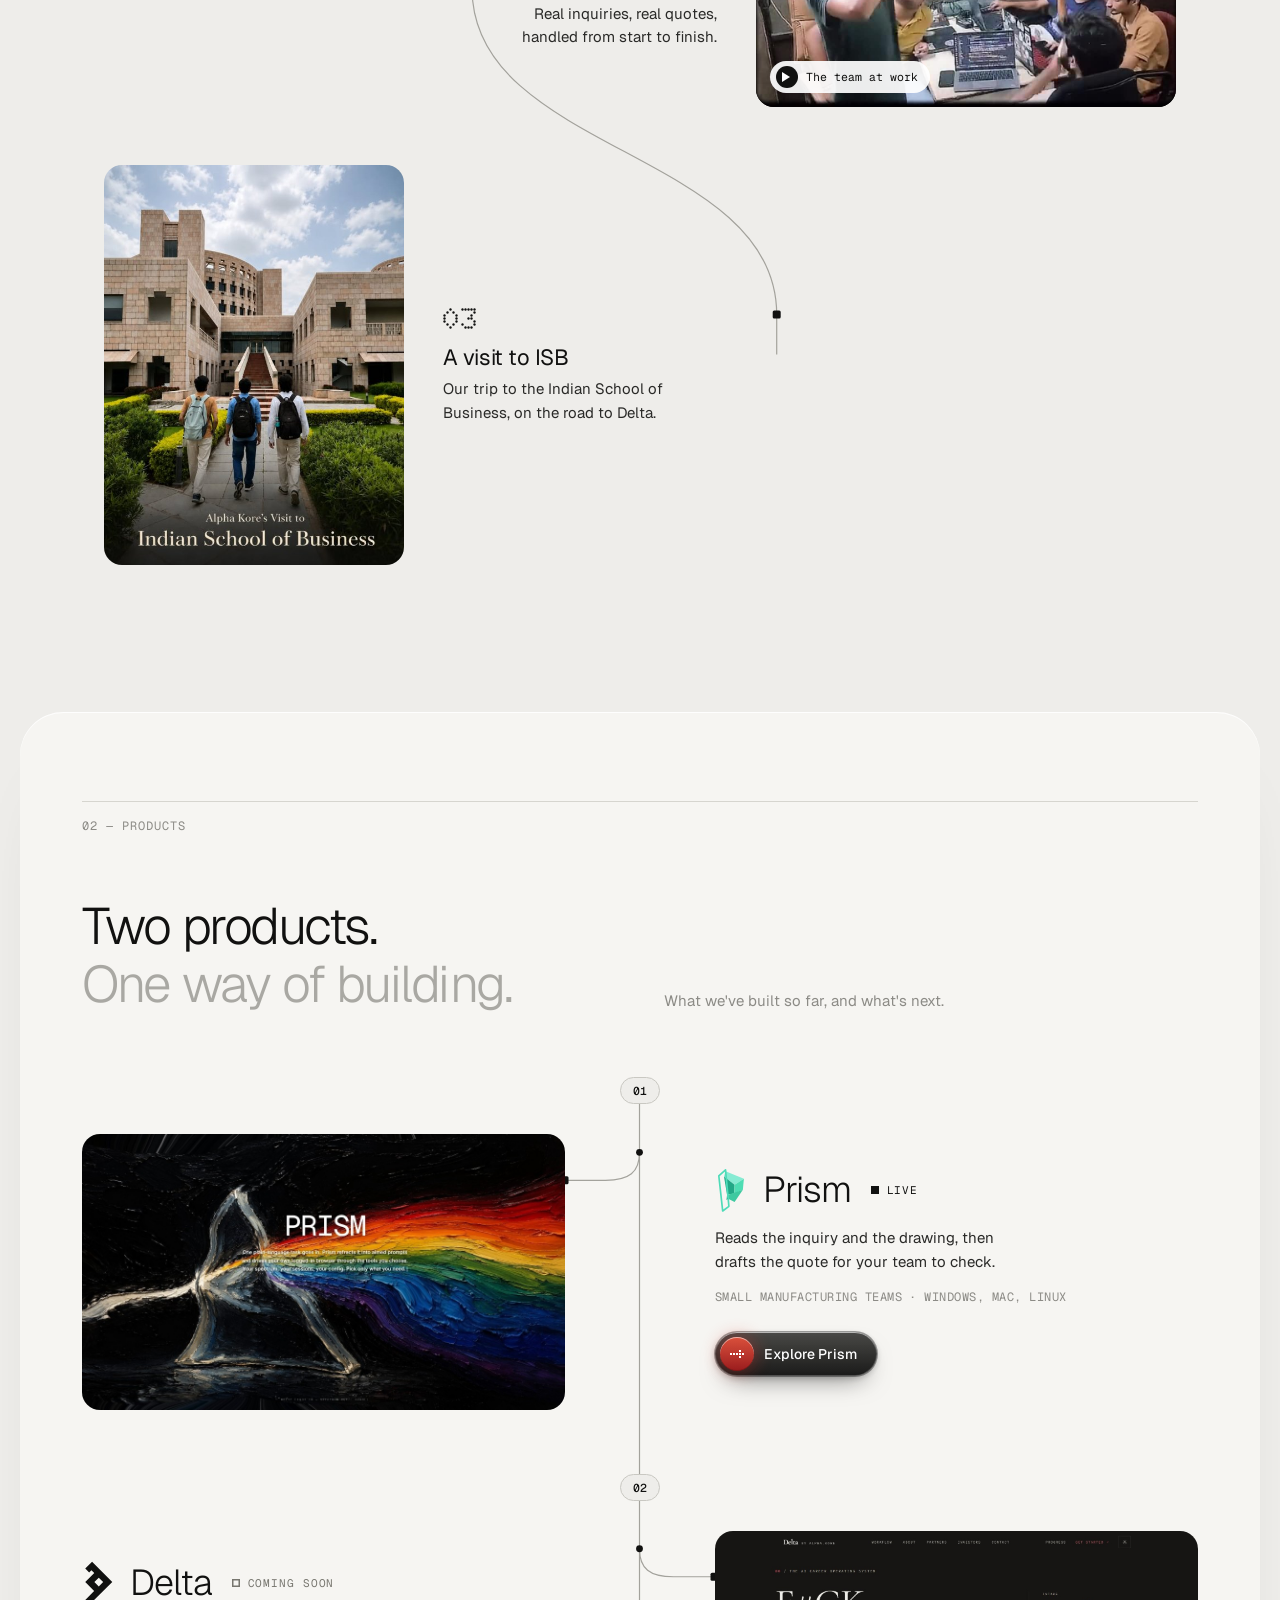
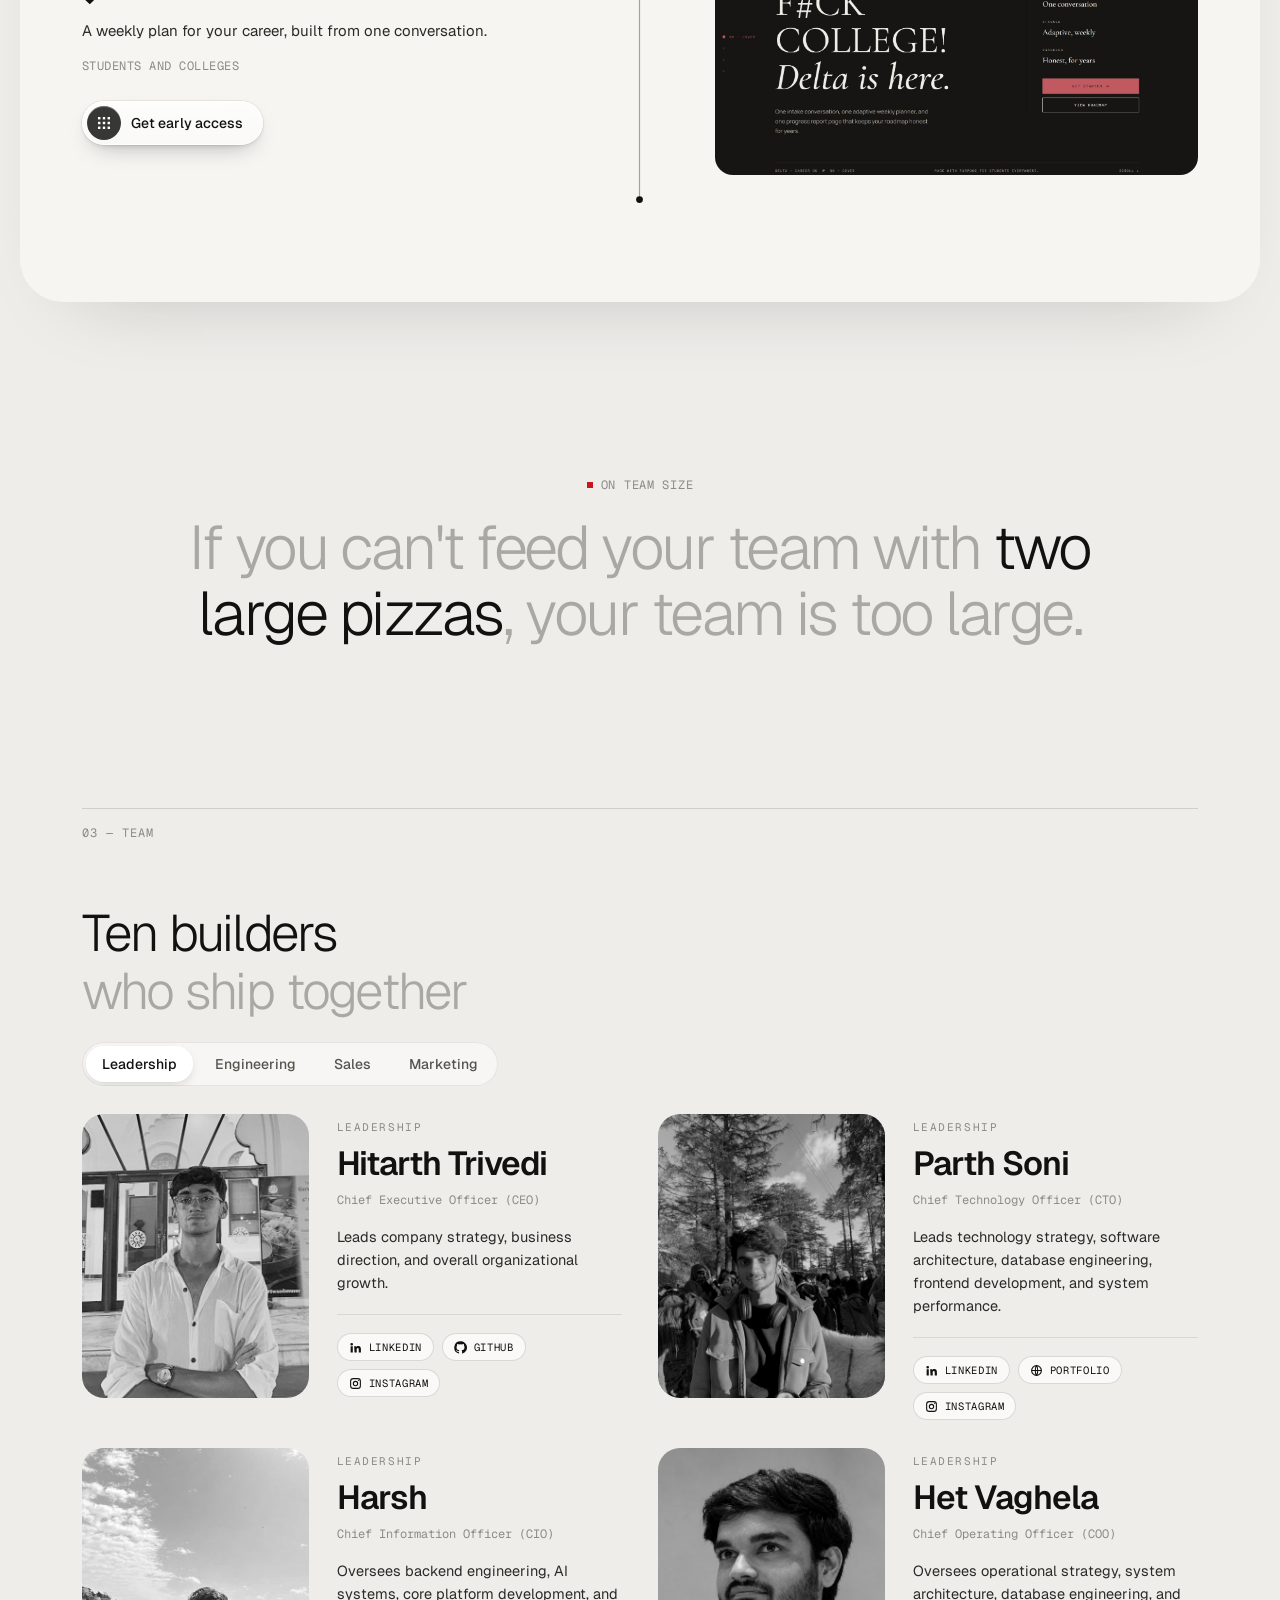
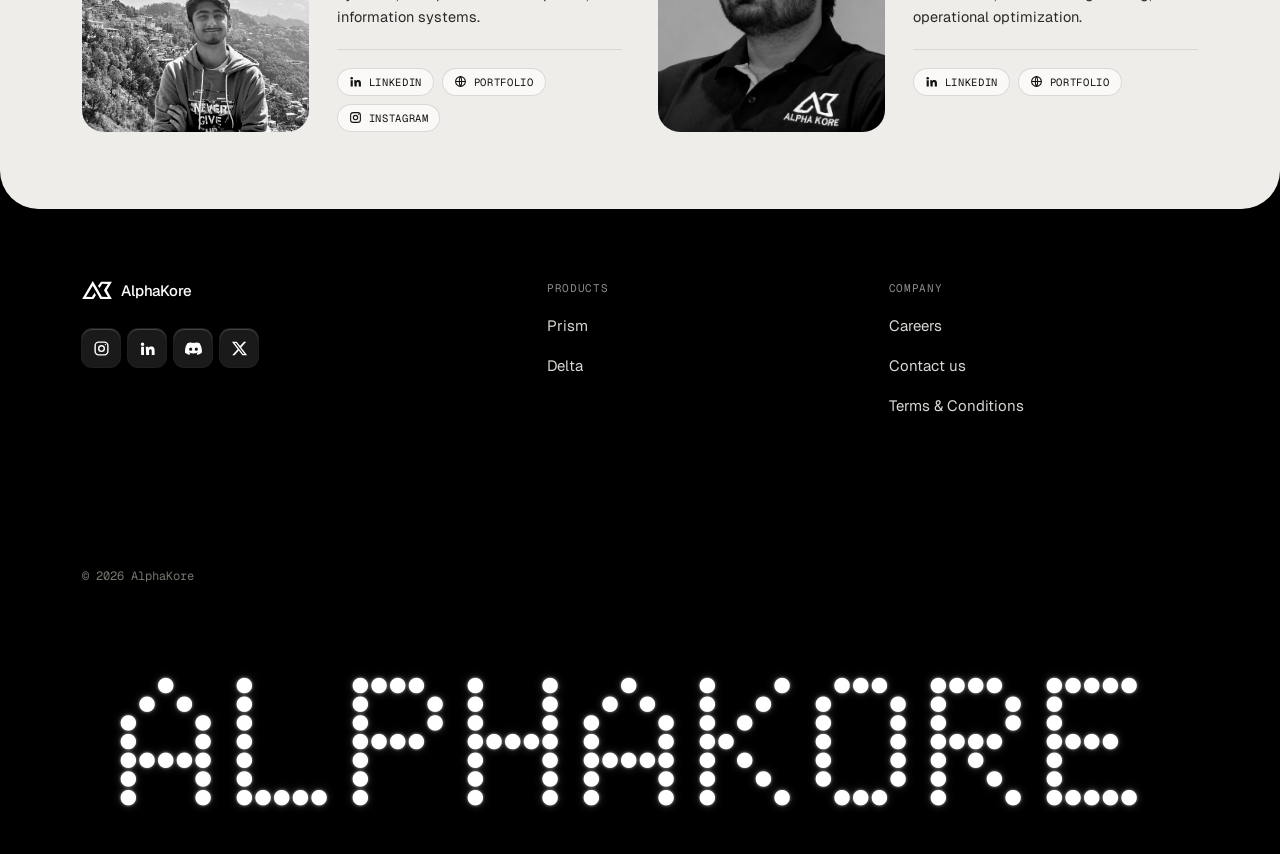
==== commit 4d1bff4a: "Team: big profile cards, all people visible, no slider Co-Authored-By: Claude Sonnet 5.5 <noreply@an" ====
--- a/index.html
+++ b/index.html
@@ -371,7 +371,7 @@
     'Deep': ['deep', []],
     'Tanmay': ['tanmay', []],
   };
-  const HAVE = new Set(['hitarth', 'parth', 'harsh', 'meet', 'om', 'shlok', 'het', 'rudra']);   /* photos present in assets/team */
+  const HAVE = new Set(['hitarth', 'parth', 'harsh', 'meet', 'om', 'shlok', 'het', 'rudra', 'tanmay']);   /* photos present in assets/team */
   /* group -> [name, role, what they do] */
   const GROUPS = {
     leadership: [
@@ -400,7 +400,7 @@
     const TAG = { leadership: 'Leadership', engineering: 'Engineering', sales: 'Sales', marketing: 'Marketing' };
     const cardOf = ([n, role, desc], g) => {
       const [f, links] = TEAM[n];
-      const icons = links.map(([k, u]) => `<a href="${u}" target="_blank" rel="noopener" aria-label="${n} on ${LABEL[k]}" title="${LABEL[k]}">${IC[k]}</a>`).join('');
+      const icons = links.map(([k, u]) => `<a href="${u}" target="_blank" rel="noopener" aria-label="${n} on ${LABEL[k]}">${IC[k]}<span>${LABEL[k]}</span></a>`).join('');
       const face = HAVE.has(f) ? `<img src="assets/team/t_${f}.jpg" alt="${n}" width="240" height="300" loading="lazy" decoding="async">` : `<span>${ini(n)}</span>`;
       return `<article class="tk"><div class="tk-ph">${face}</div><div class="tk-tx"><span class="tk-g">${TAG[g]}</span><b>${n}</b><strong class="tk-r">${role}</strong>${desc ? `<p>${desc}</p>` : ''}<div class="tk-ico">${icons}</div></div></article>`;
     };
--- a/assets/style.css
+++ b/assets/style.css
@@ -826,3 +826,28 @@
 .tk-r { display: block; font: 500 12px/1.4 var(--mono); color: var(--ink); margin-top: 8px; }
 .tk-tx p { margin-top: 6px; min-height: 0 !important; }
 .tk-ico:empty { display: none; }
+
+/* Team: big profile cards (photo left, details right), all people visible, no slider */
+#tmq .tctl { display: none !important; }
+#tmq .ttrack { display: grid; grid-template-columns: repeat(2, minmax(0, 1fr)); grid-template-rows: none; grid-auto-flow: row; grid-auto-columns: auto; gap: 28px 36px; overflow: visible; scroll-snap-type: none; padding: 0; }
+#tmq .ttrack .tk { display: grid; grid-template-columns: minmax(0, 42%) minmax(0, 1fr); gap: 28px; padding: 0; background: none; box-shadow: none; border-radius: 0; align-items: start; transform: none; }
+#tmq .ttrack .tk:hover { background: none; transform: none; }
+#tmq .ttrack .tk-ph { width: 100%; aspect-ratio: 4 / 5; border-radius: 22px; align-self: start; }
+#tmq .ttrack .tk-ph span { font-size: 52px; }
+#tmq .ttrack .tk-tx { padding: 6px 0 0; min-width: 0; }
+#tmq .ttrack .tk-g { font: 400 11px var(--mono); letter-spacing: .14em; }
+#tmq .ttrack .tk-g::before { display: none; }
+#tmq .ttrack .tk-tx b { font: 600 clamp(26px, 2.6vw, 34px)/1.1 var(--sans); letter-spacing: -.03em; margin-top: 12px; }
+#tmq .ttrack .tk-r { font: 400 12px/1.5 var(--mono); color: var(--mute); margin-top: 8px; }
+#tmq .ttrack .tk-tx p { font: 400 14.5px/1.6 var(--sans); color: var(--text); margin-top: 16px; min-height: 0; }
+#tmq .ttrack .tk-ico { margin-top: 20px; padding-top: 18px; border-top: 1px solid var(--line); display: flex; flex-wrap: wrap; gap: 8px; }
+#tmq .ttrack .tk-ico:empty { display: none; }
+#tmq .ttrack .tk-ico a { width: auto; height: auto; padding: 7px 12px; gap: 7px; border-radius: 99px; display: inline-flex; align-items: center; font: 400 10.5px var(--mono); letter-spacing: .06em; text-transform: uppercase; background: rgba(255,255,255,.7); box-shadow: inset 0 0 0 1px rgba(20,20,18,.14); }
+#tmq .ttrack .tk-ico a:hover { background: var(--ink); color: #fff; transform: none; }
+#tmq .ttrack .tk-ico svg { width: 13px; height: 13px; }
+@media (max-width: 1000px) { #tmq .ttrack { grid-template-columns: minmax(0, 1fr); gap: 40px; } }
+@media (max-width: 560px) {
+  #tmq .ttrack .tk { grid-template-columns: minmax(0, 1fr); gap: 18px; }
+  #tmq .ttrack .tk-ph { aspect-ratio: 4 / 4.4; }
+  #tmq .ttrack .tk-tx b { font-size: 28px; }
+}
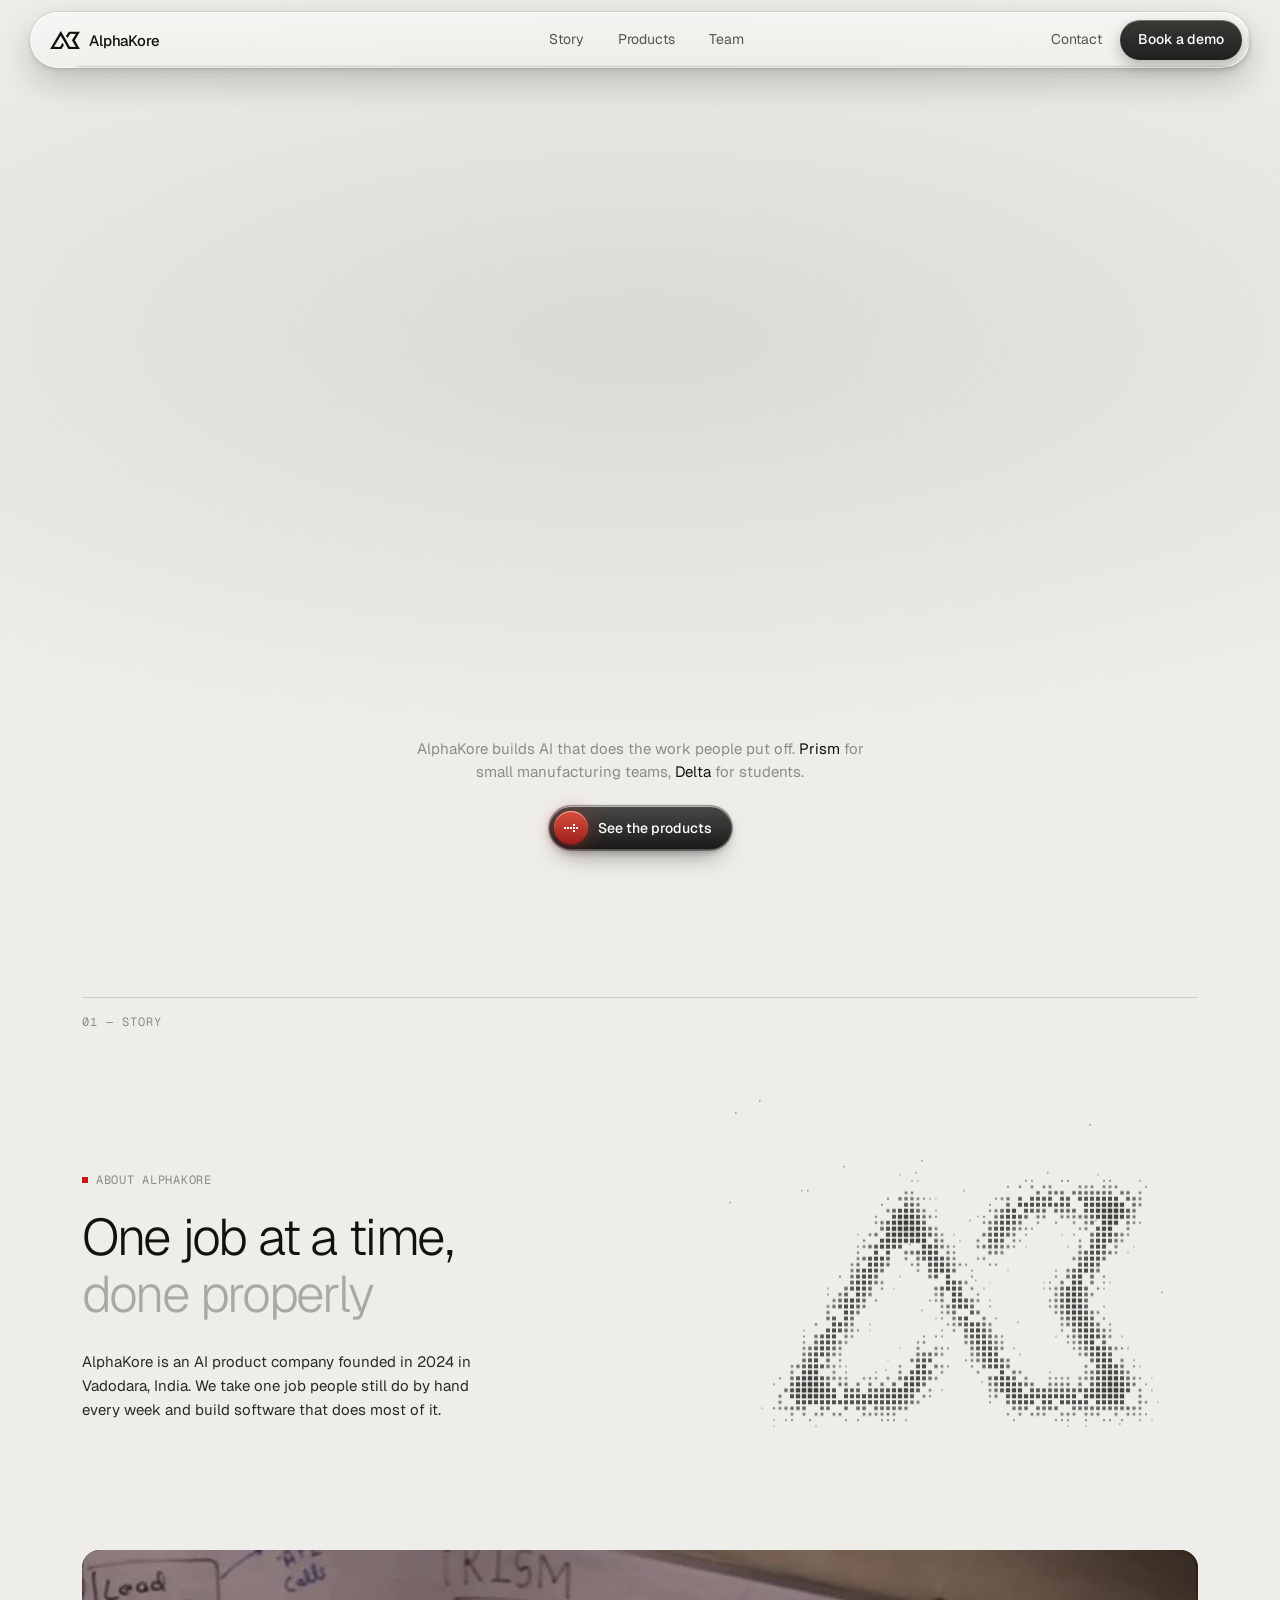
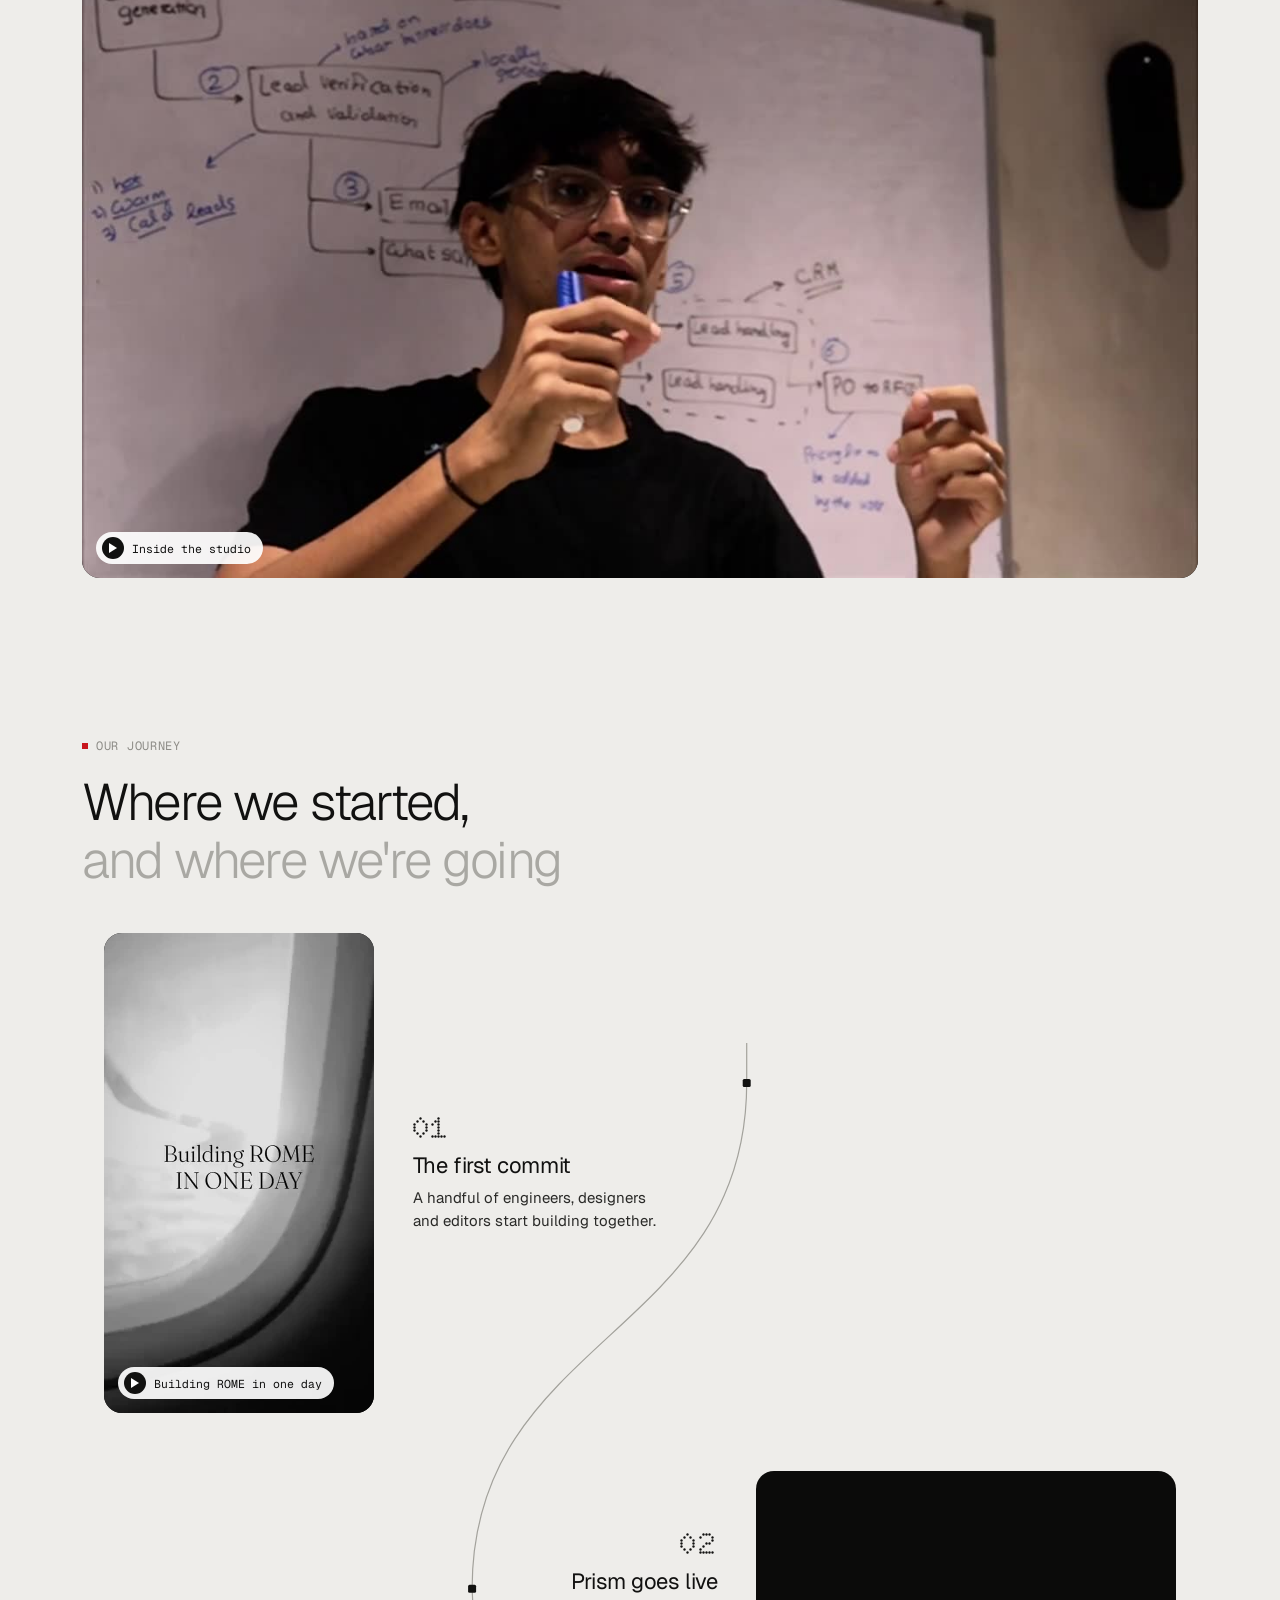
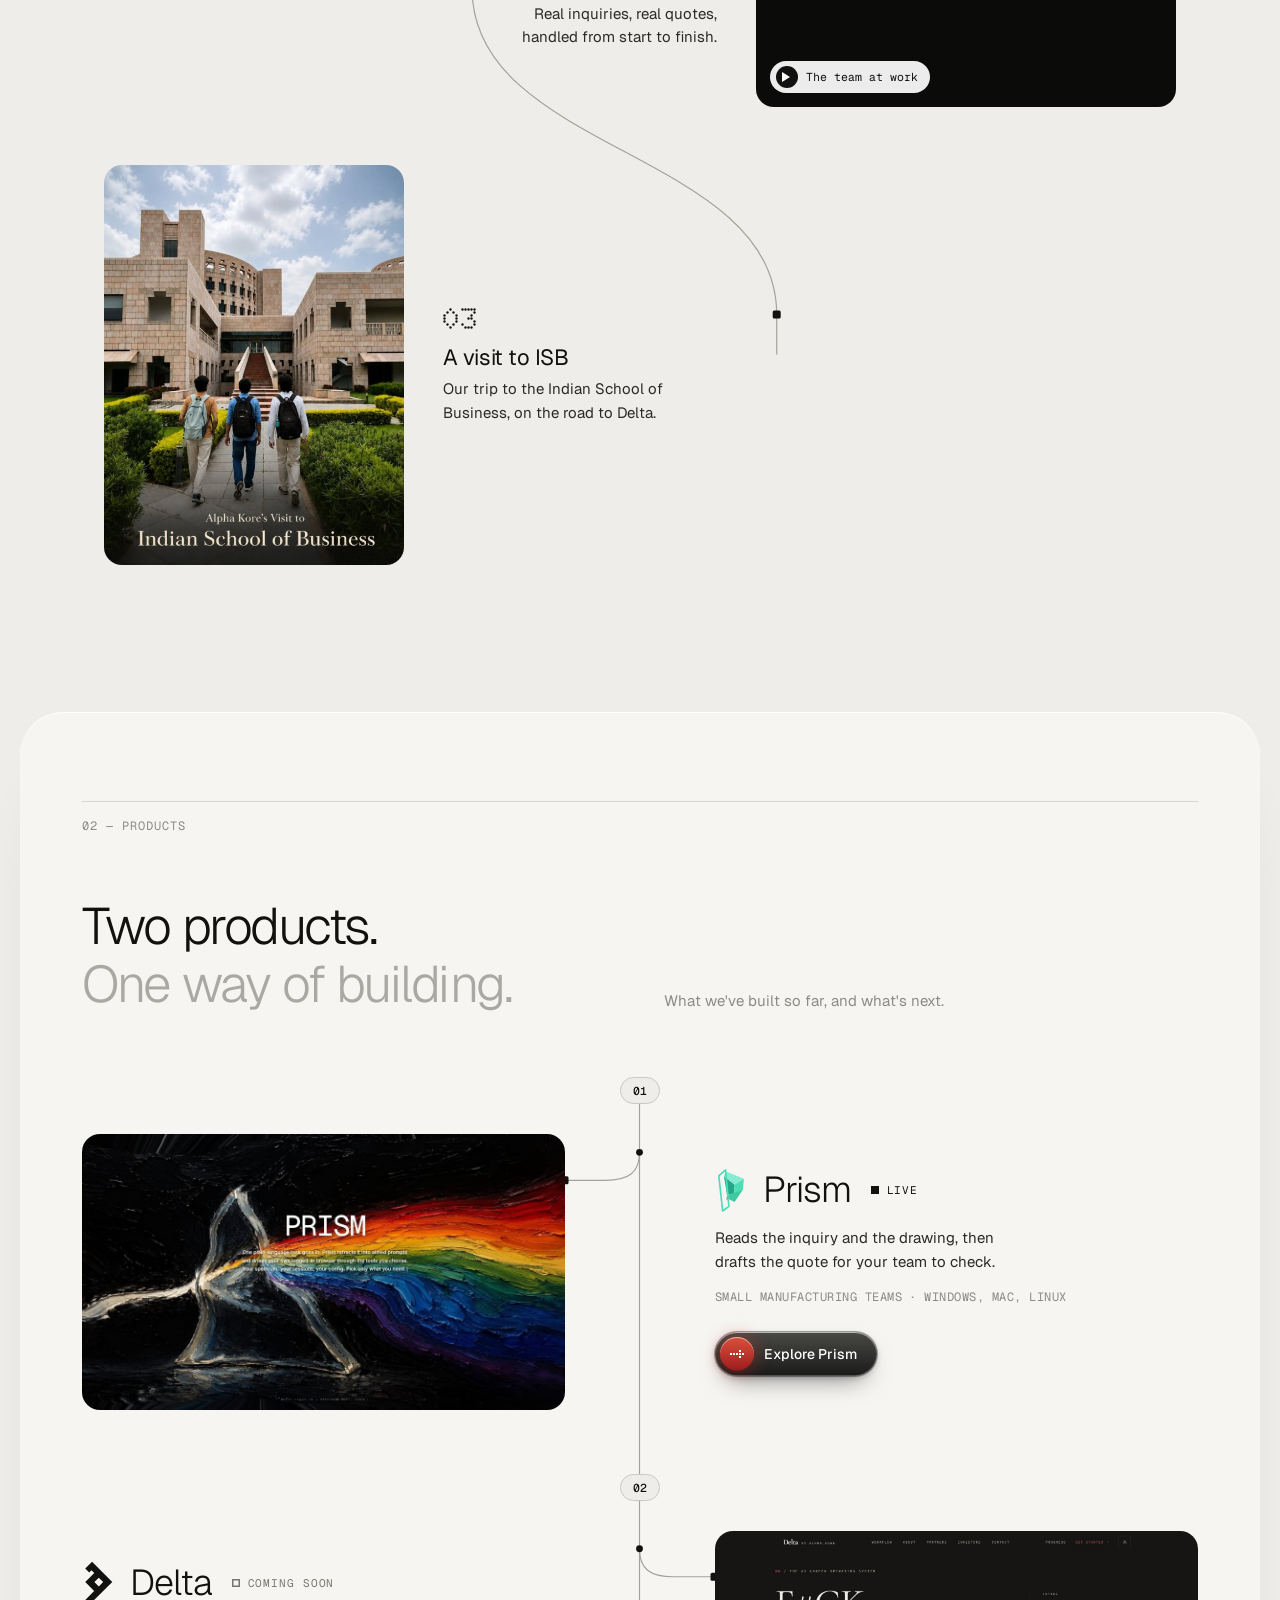
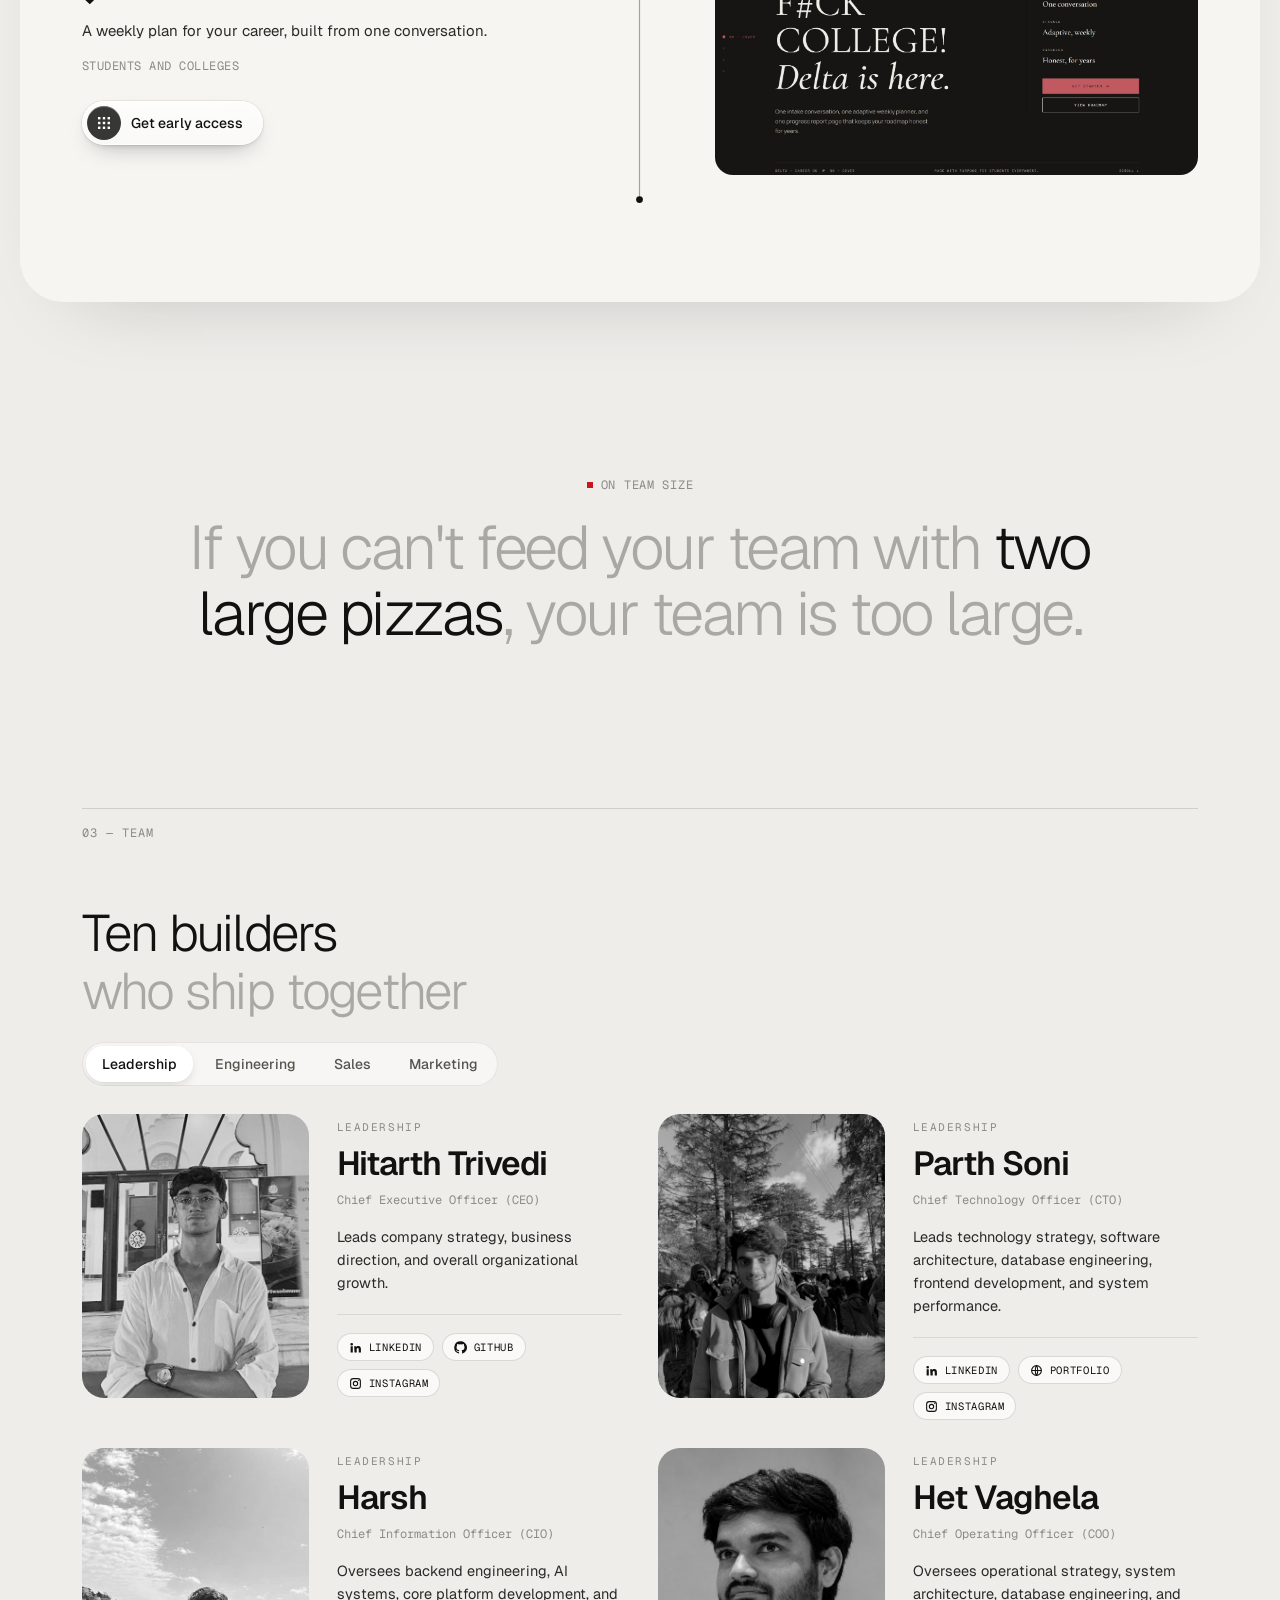
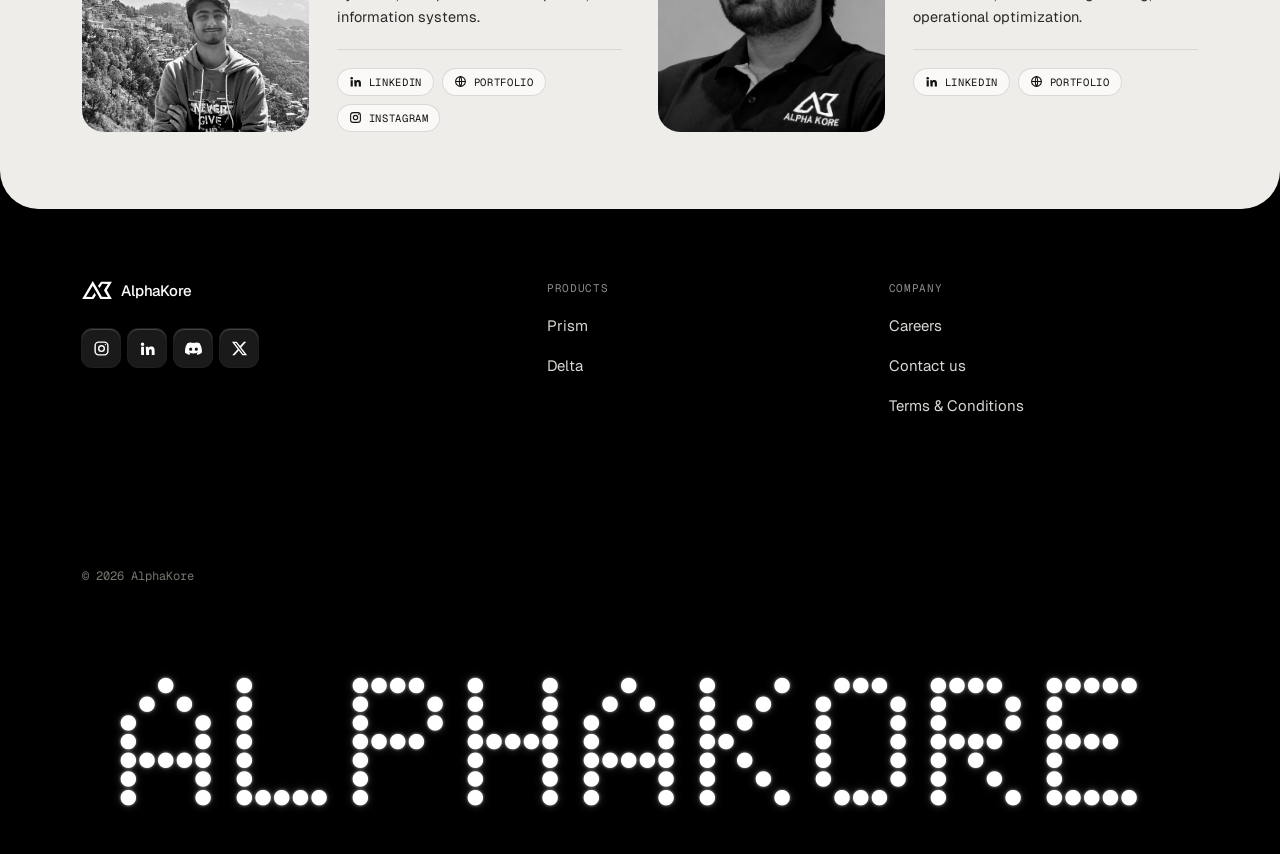
==== commit 98289d60: "Bust asset cache so the new team layout loads Co-Authored-By: Claude Sonnet 5.5 <noreply@anthropic.c" ====
--- a/index.html
+++ b/index.html
@@ -8,7 +8,7 @@
   <link rel="preconnect" href="https://fonts.googleapis.com">
   <link rel="preconnect" href="https://fonts.gstatic.com" crossorigin>
   <link href="https://fonts.googleapis.com/css2?family=Doto:wght,ROND@100..900,0..100&family=Geist:wght@300;400;500&family=Geist+Mono:wght@400;500&display=swap" rel="stylesheet">
-  <link rel="stylesheet" href="assets/style.css?v=1793503020">
+  <link rel="stylesheet" href="assets/style.css?v=1795021108">
   <meta name="theme-color" content="#EEEDEA">
   <link rel="icon" href="data:image/svg+xml,%3Csvg xmlns='http://www.w3.org/2000/svg' viewBox='0 0 789 480'%3E%3Cpath d='M0,479 L295,480 L366,374 L330,312 L260,418 L106,417 L282,126 L387,302 L486,480 L789,480 L653,240 L787,18 L499,18 L420,134 L463,185 L531,75 L680,76 L577,245 L682,419 L521,417 L374,153 L283,0Z'/%3E%3C/svg%3E">
   <noscript><style>#loader { display: none !important; } .rv { opacity: 1 !important; transform: none !important; } .pre .pill { opacity: 1 !important; } .diagram.pre .tile svg { opacity: 1 !important; }</style></noscript>
@@ -512,6 +512,6 @@
   })();
 })();
 </script>
-<script src="assets/glass.js?v=1793503020"></script>
+<script src="assets/glass.js?v=1795021108"></script>
 <script>window.va=window.va||function(){(window.vaq=window.vaq||[]).push(arguments);};</script><script defer src="/_vercel/insights/script.js"></script></body>
 </html>
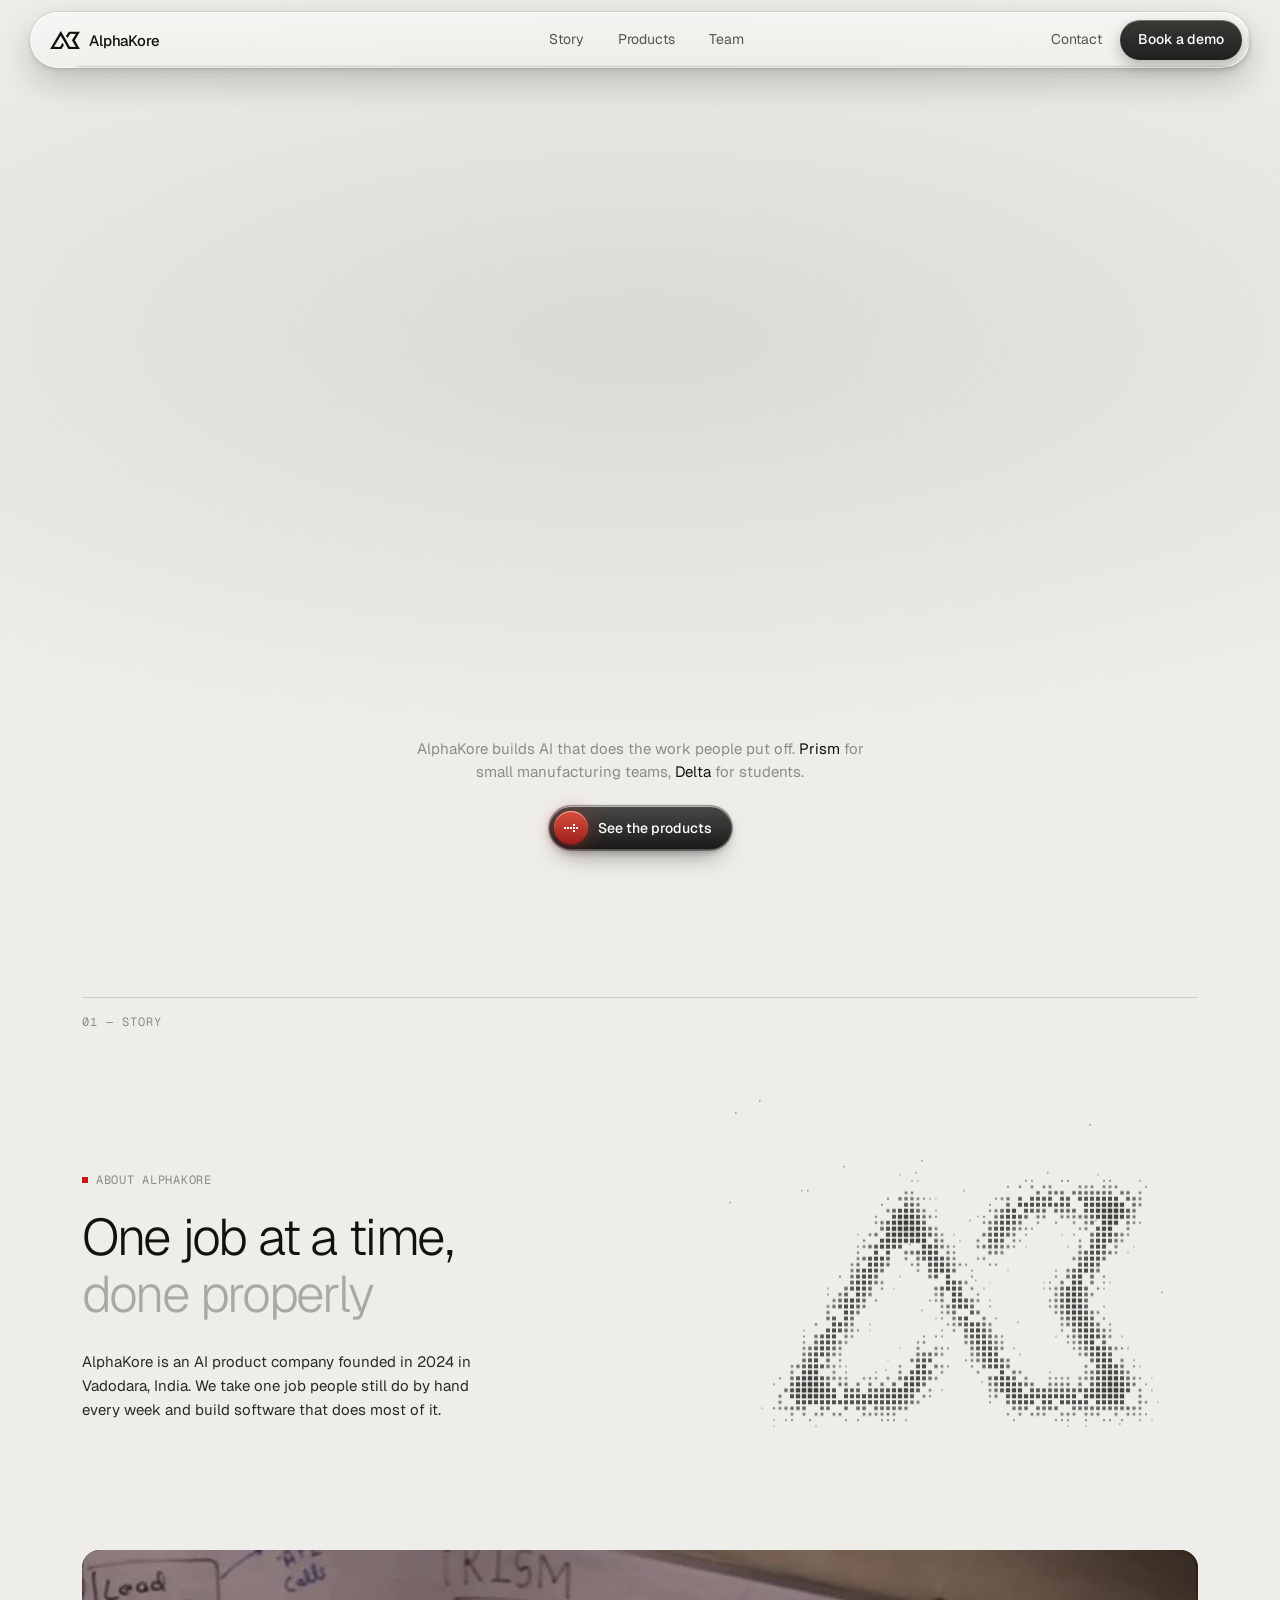
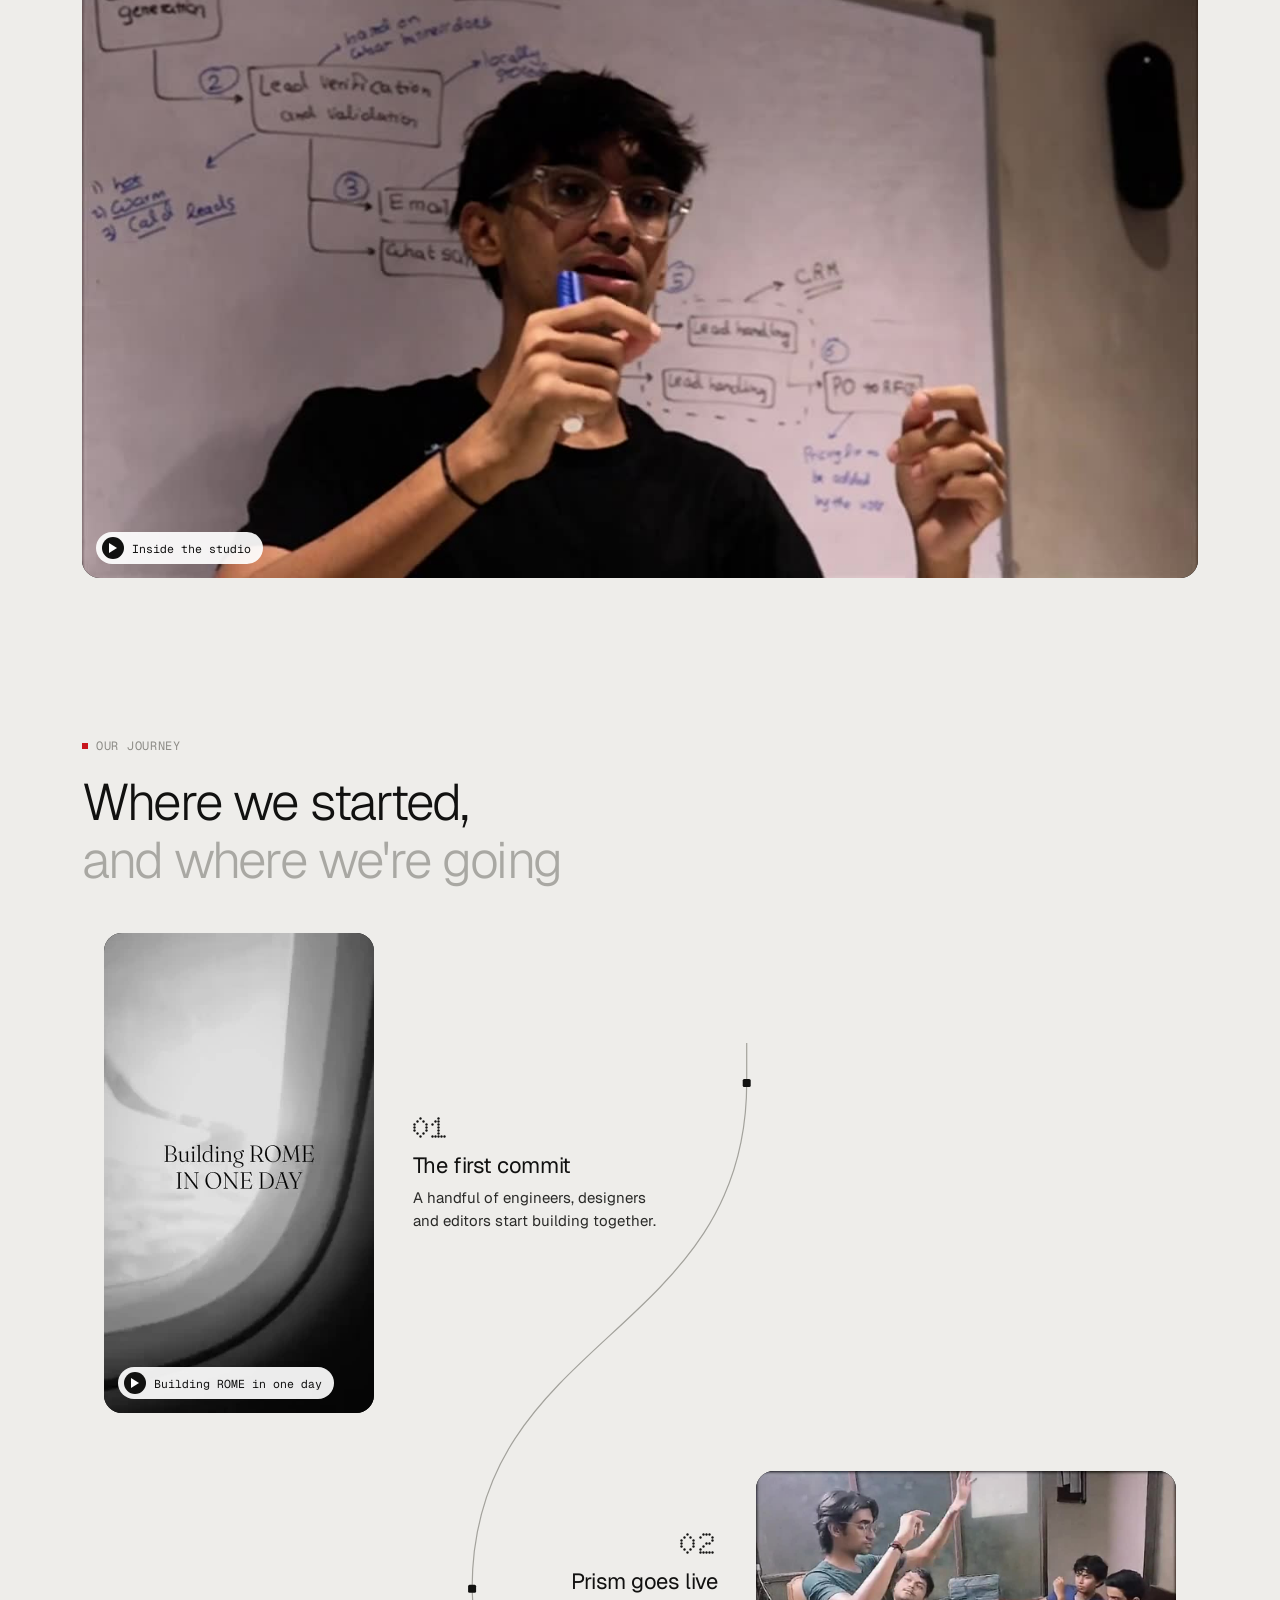
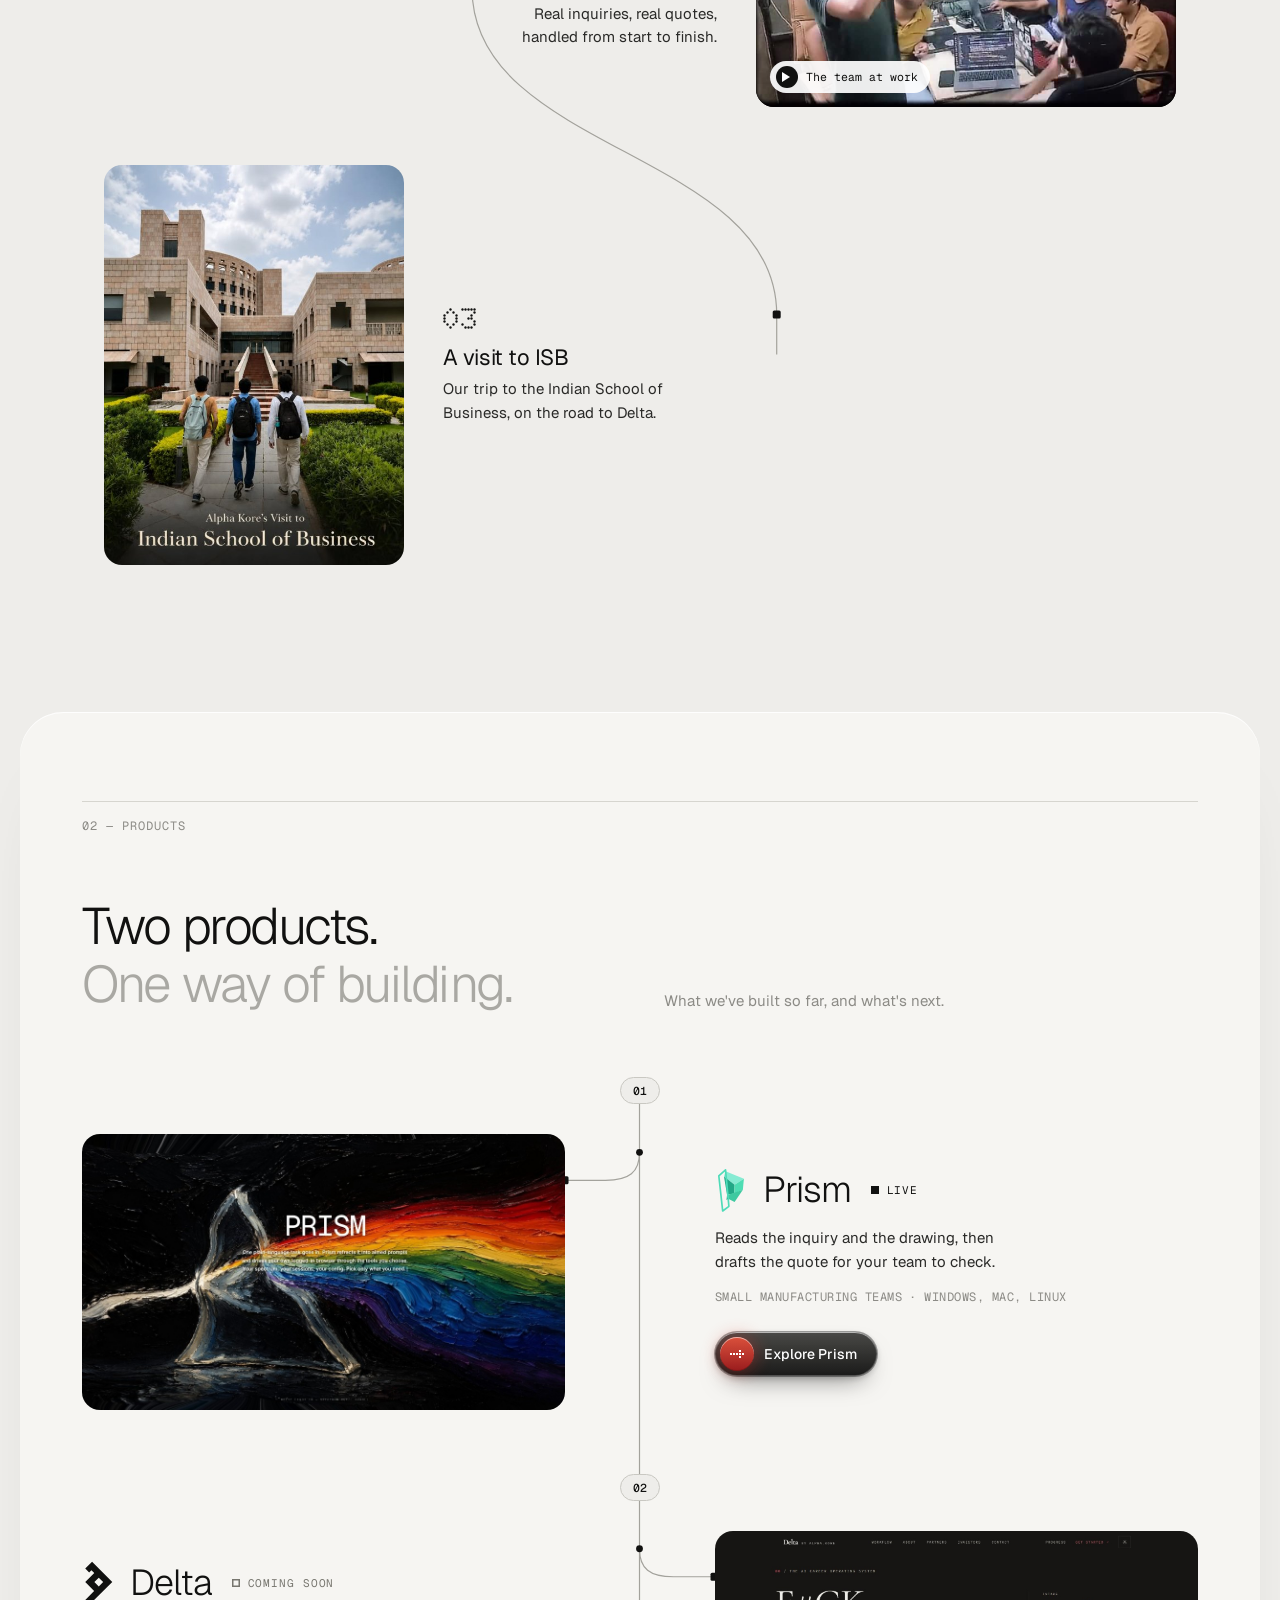
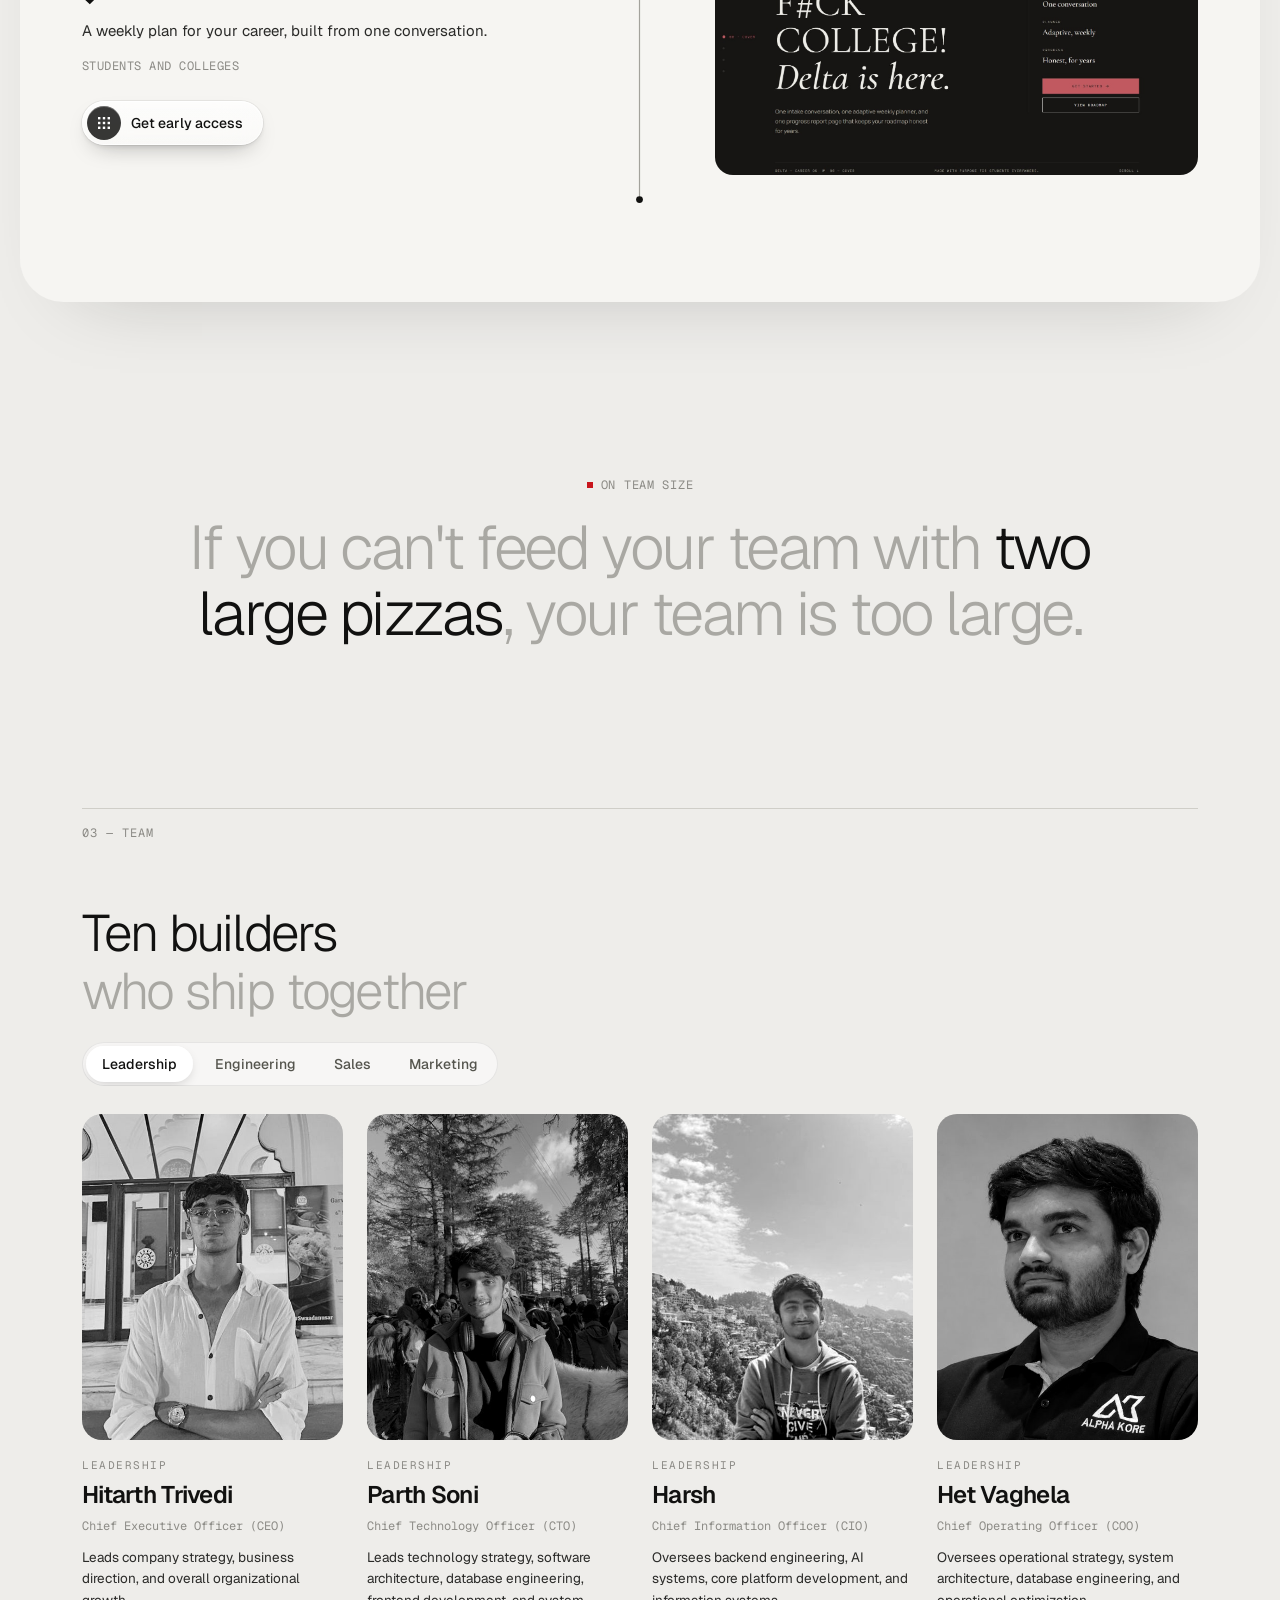
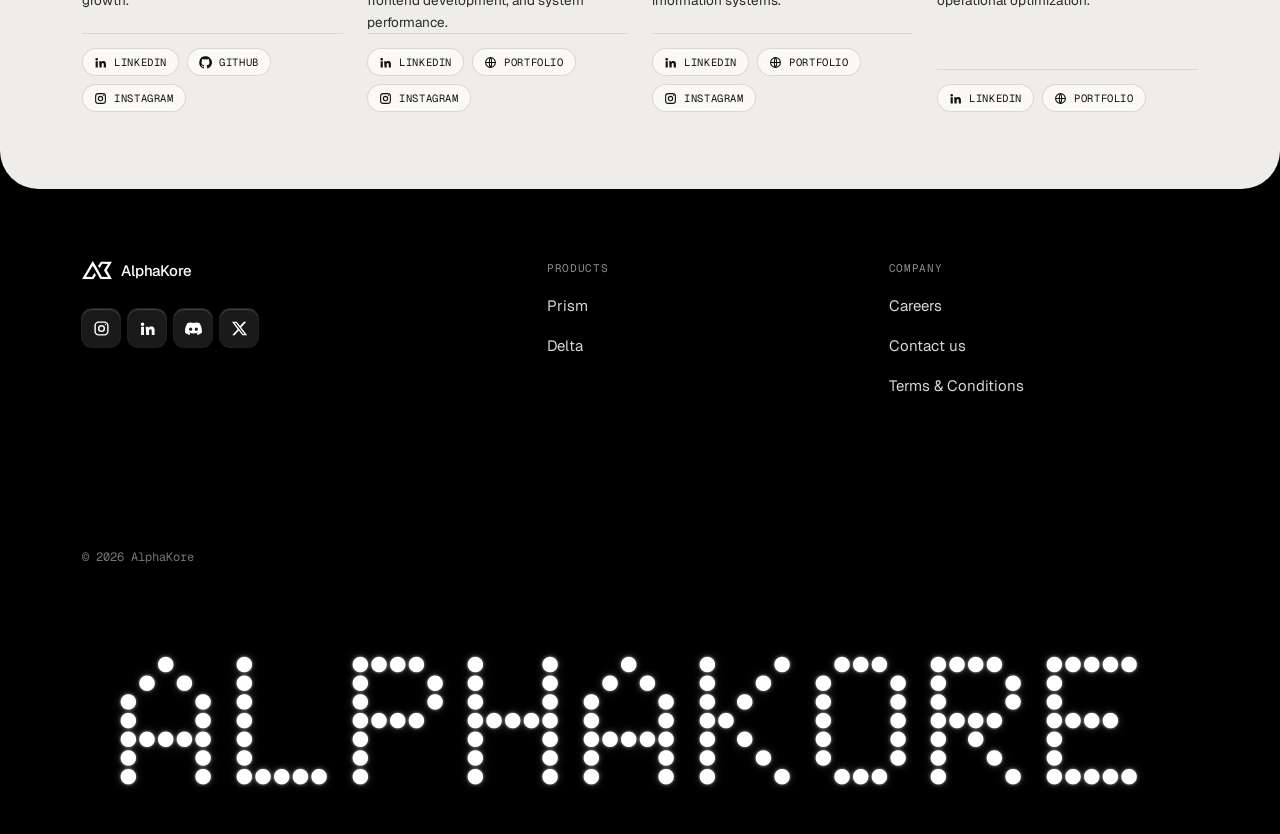
==== commit a6669239: "Team: four cards in one row on desktop, same photo ratio everywhere Co-Authored-By: Claude Sonnet 5." ====
--- a/index.html
+++ b/index.html
@@ -8,7 +8,7 @@
   <link rel="preconnect" href="https://fonts.googleapis.com">
   <link rel="preconnect" href="https://fonts.gstatic.com" crossorigin>
   <link href="https://fonts.googleapis.com/css2?family=Doto:wght,ROND@100..900,0..100&family=Geist:wght@300;400;500&family=Geist+Mono:wght@400;500&display=swap" rel="stylesheet">
-  <link rel="stylesheet" href="assets/style.css?v=1795021108">
+  <link rel="stylesheet" href="assets/style.css?v=1795021260">
   <meta name="theme-color" content="#EEEDEA">
   <link rel="icon" href="data:image/svg+xml,%3Csvg xmlns='http://www.w3.org/2000/svg' viewBox='0 0 789 480'%3E%3Cpath d='M0,479 L295,480 L366,374 L330,312 L260,418 L106,417 L282,126 L387,302 L486,480 L789,480 L653,240 L787,18 L499,18 L420,134 L463,185 L531,75 L680,76 L577,245 L682,419 L521,417 L374,153 L283,0Z'/%3E%3C/svg%3E">
   <noscript><style>#loader { display: none !important; } .rv { opacity: 1 !important; transform: none !important; } .pre .pill { opacity: 1 !important; } .diagram.pre .tile svg { opacity: 1 !important; }</style></noscript>
@@ -512,6 +512,6 @@
   })();
 })();
 </script>
-<script src="assets/glass.js?v=1795021108"></script>
+<script src="assets/glass.js?v=1795021260"></script>
 <script>window.va=window.va||function(){(window.vaq=window.vaq||[]).push(arguments);};</script><script defer src="/_vercel/insights/script.js"></script></body>
 </html>
--- a/assets/style.css
+++ b/assets/style.css
@@ -851,3 +851,23 @@
   #tmq .ttrack .tk-ph { aspect-ratio: 4 / 4.4; }
   #tmq .ttrack .tk-tx b { font-size: 28px; }
 }
+
+/* Team: one row of four on desktop, same photo ratio on every card in every tab */
+#tmq .ttrack .tk-ph { aspect-ratio: 4 / 5; }
+@media (min-width: 1101px) {
+  #tmq .ttrack { grid-template-columns: repeat(4, minmax(0, 1fr)); gap: 24px; align-items: stretch; }
+  #tmq .ttrack .tk { display: flex; flex-direction: column; gap: 18px; align-items: stretch; }
+  #tmq .ttrack .tk-ph { width: 100%; flex: none; border-radius: 20px; }
+  #tmq .ttrack .tk-tx { flex: 1; display: flex; flex-direction: column; padding: 0; }
+  #tmq .ttrack .tk-tx b { font-size: 24px; margin-top: 10px; }
+  #tmq .ttrack .tk-tx p { font-size: 13.5px; margin-top: 12px; }
+  #tmq .ttrack .tk-ico { margin-top: auto; }
+  #tmq .ttrack .tk-tx p + .tk-ico, #tmq .ttrack .tk-r + .tk-ico { margin-top: auto; }
+  #tmq .ttrack .tk-ico { padding-top: 14px; }
+}
+@media (min-width: 561px) and (max-width: 1100px) {
+  #tmq .ttrack { grid-template-columns: repeat(2, minmax(0, 1fr)); gap: 28px 22px; }
+  #tmq .ttrack .tk { display: flex; flex-direction: column; gap: 16px; }
+  #tmq .ttrack .tk-ph { width: 100%; }
+}
+@media (max-width: 560px) { #tmq .ttrack .tk-ph { aspect-ratio: 4 / 5; } }
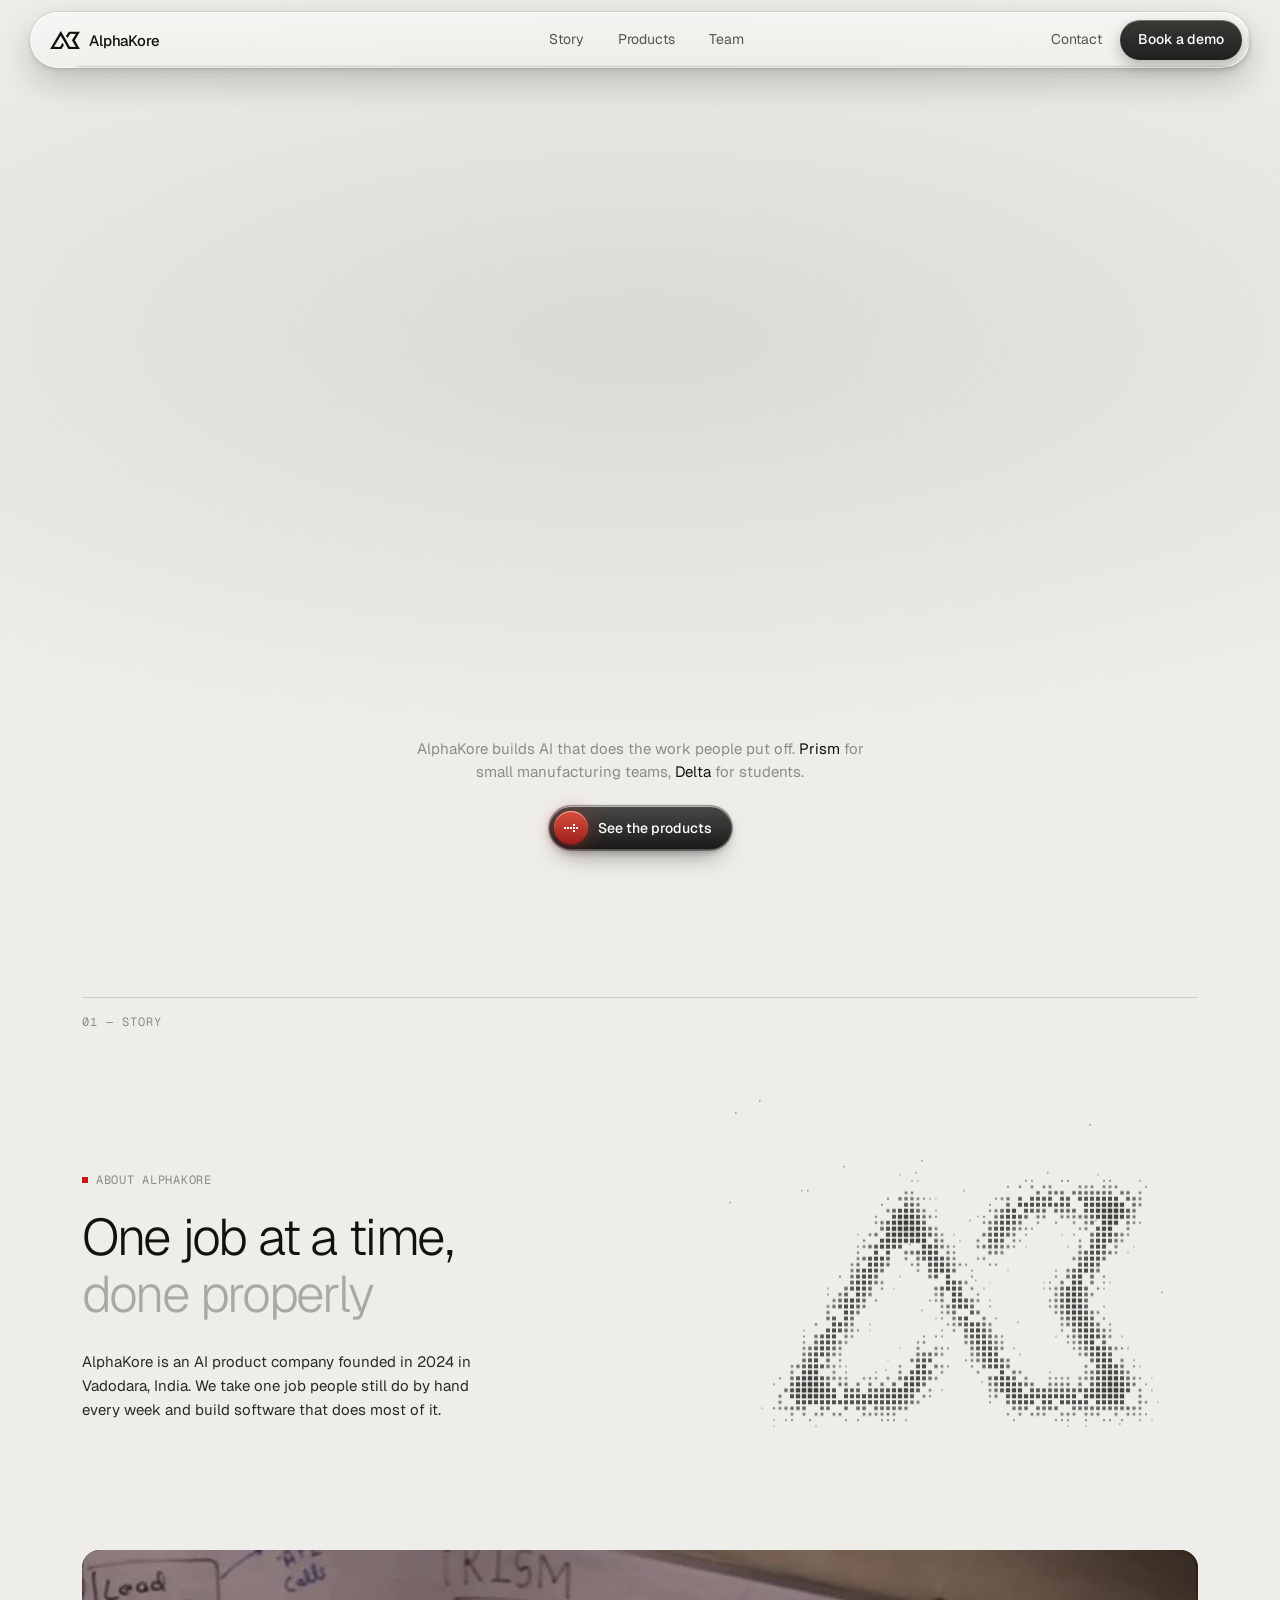
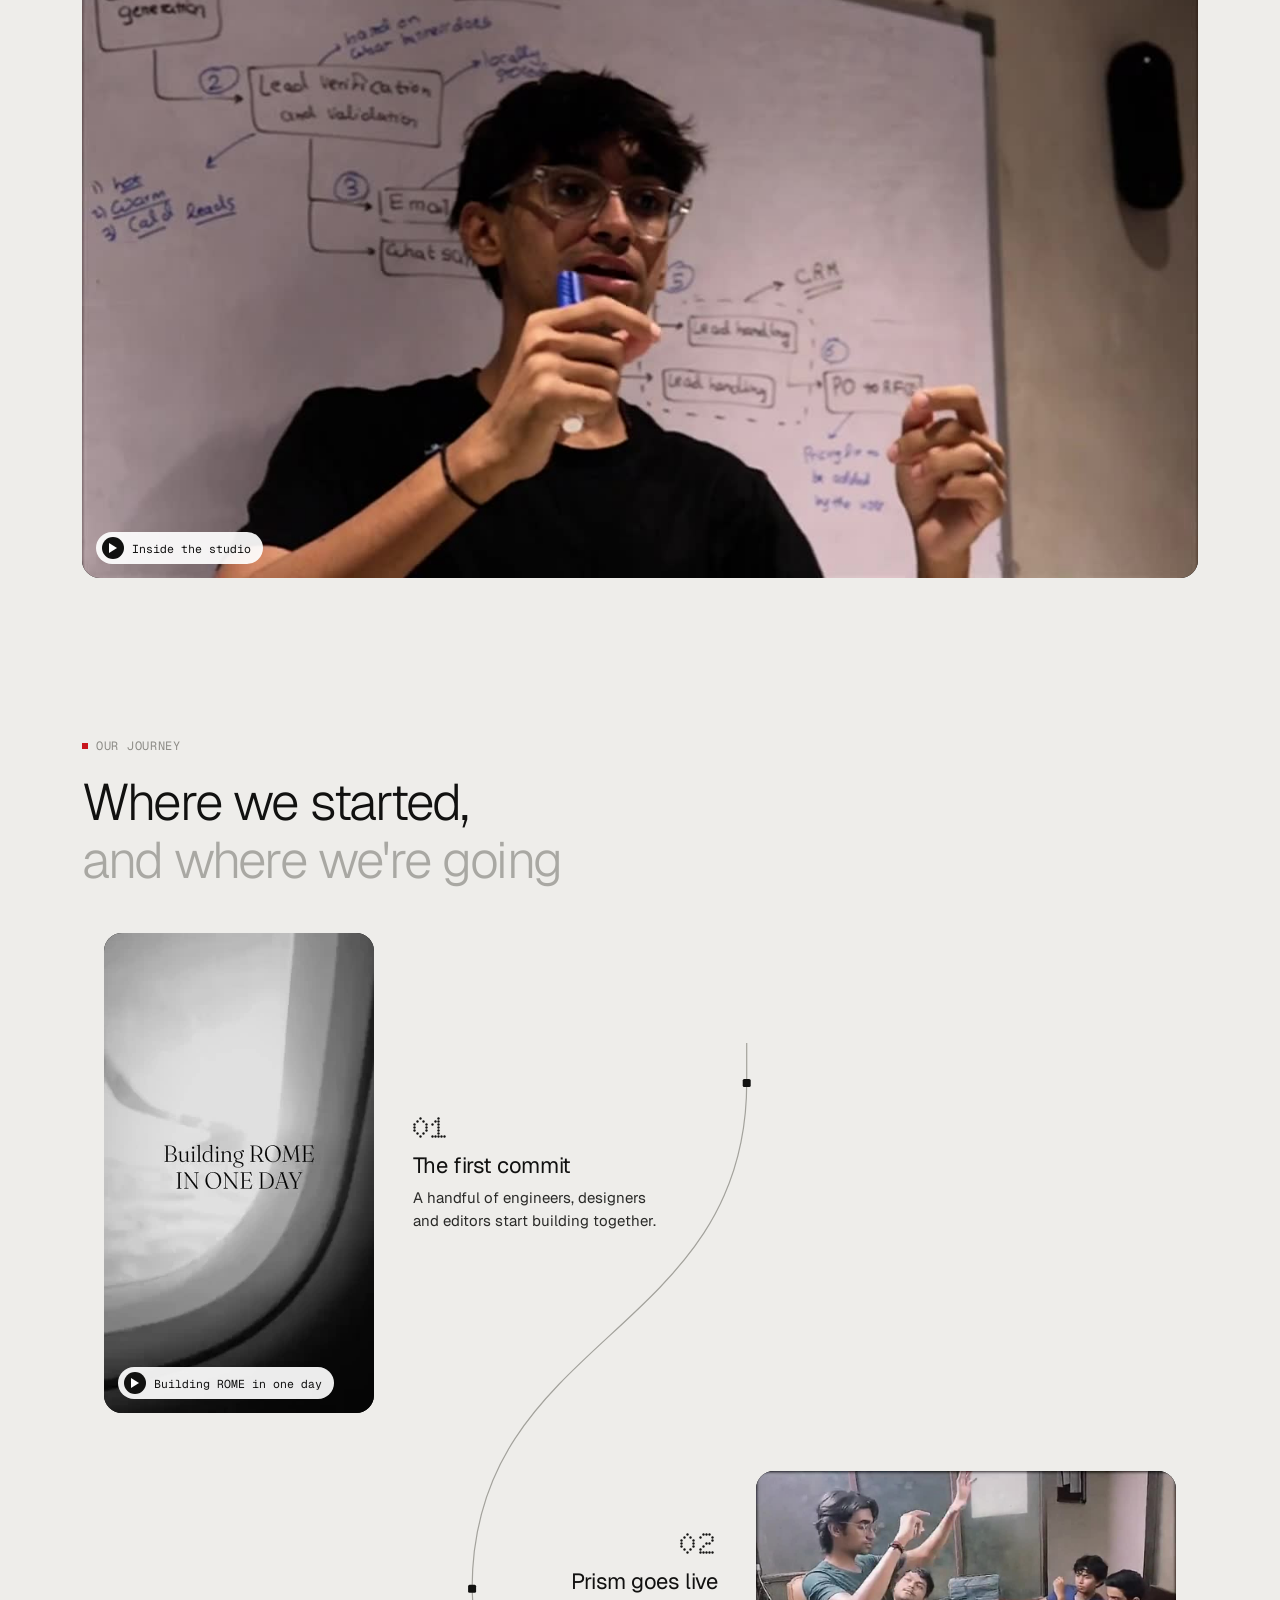
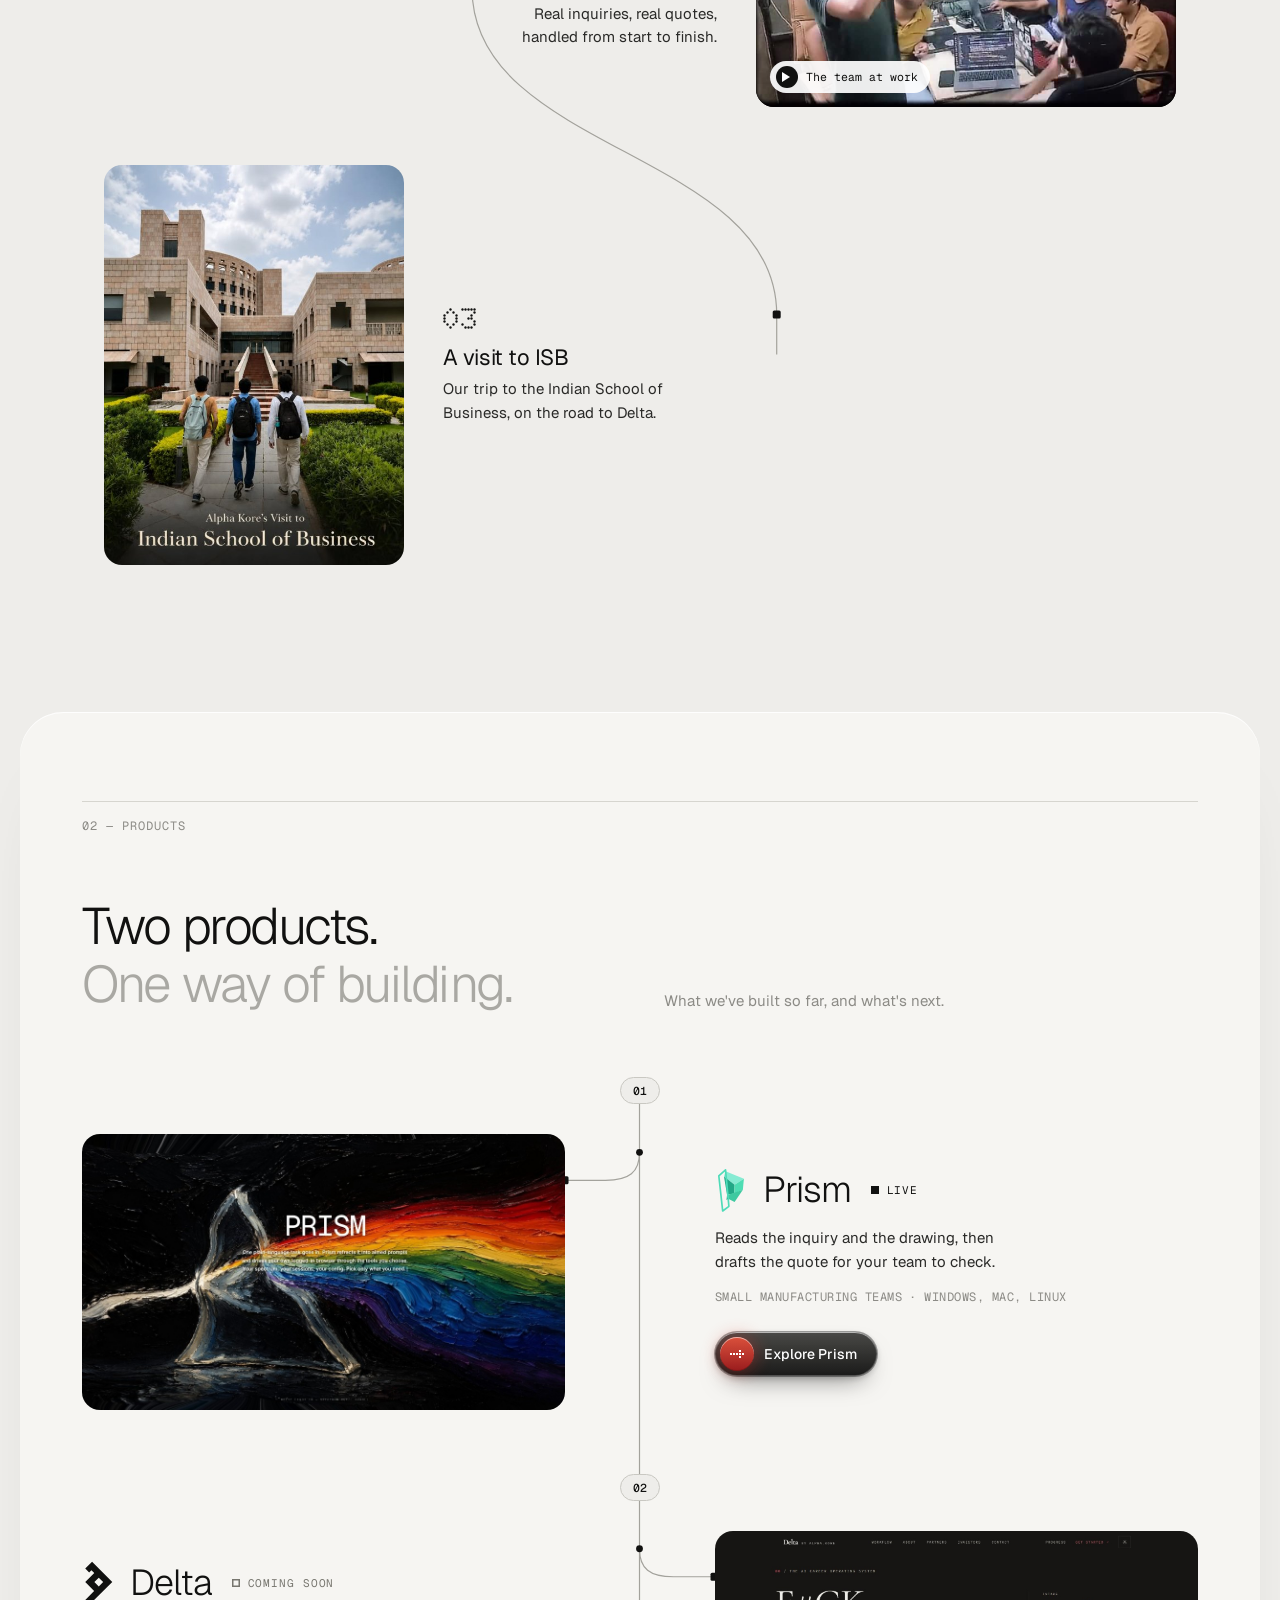
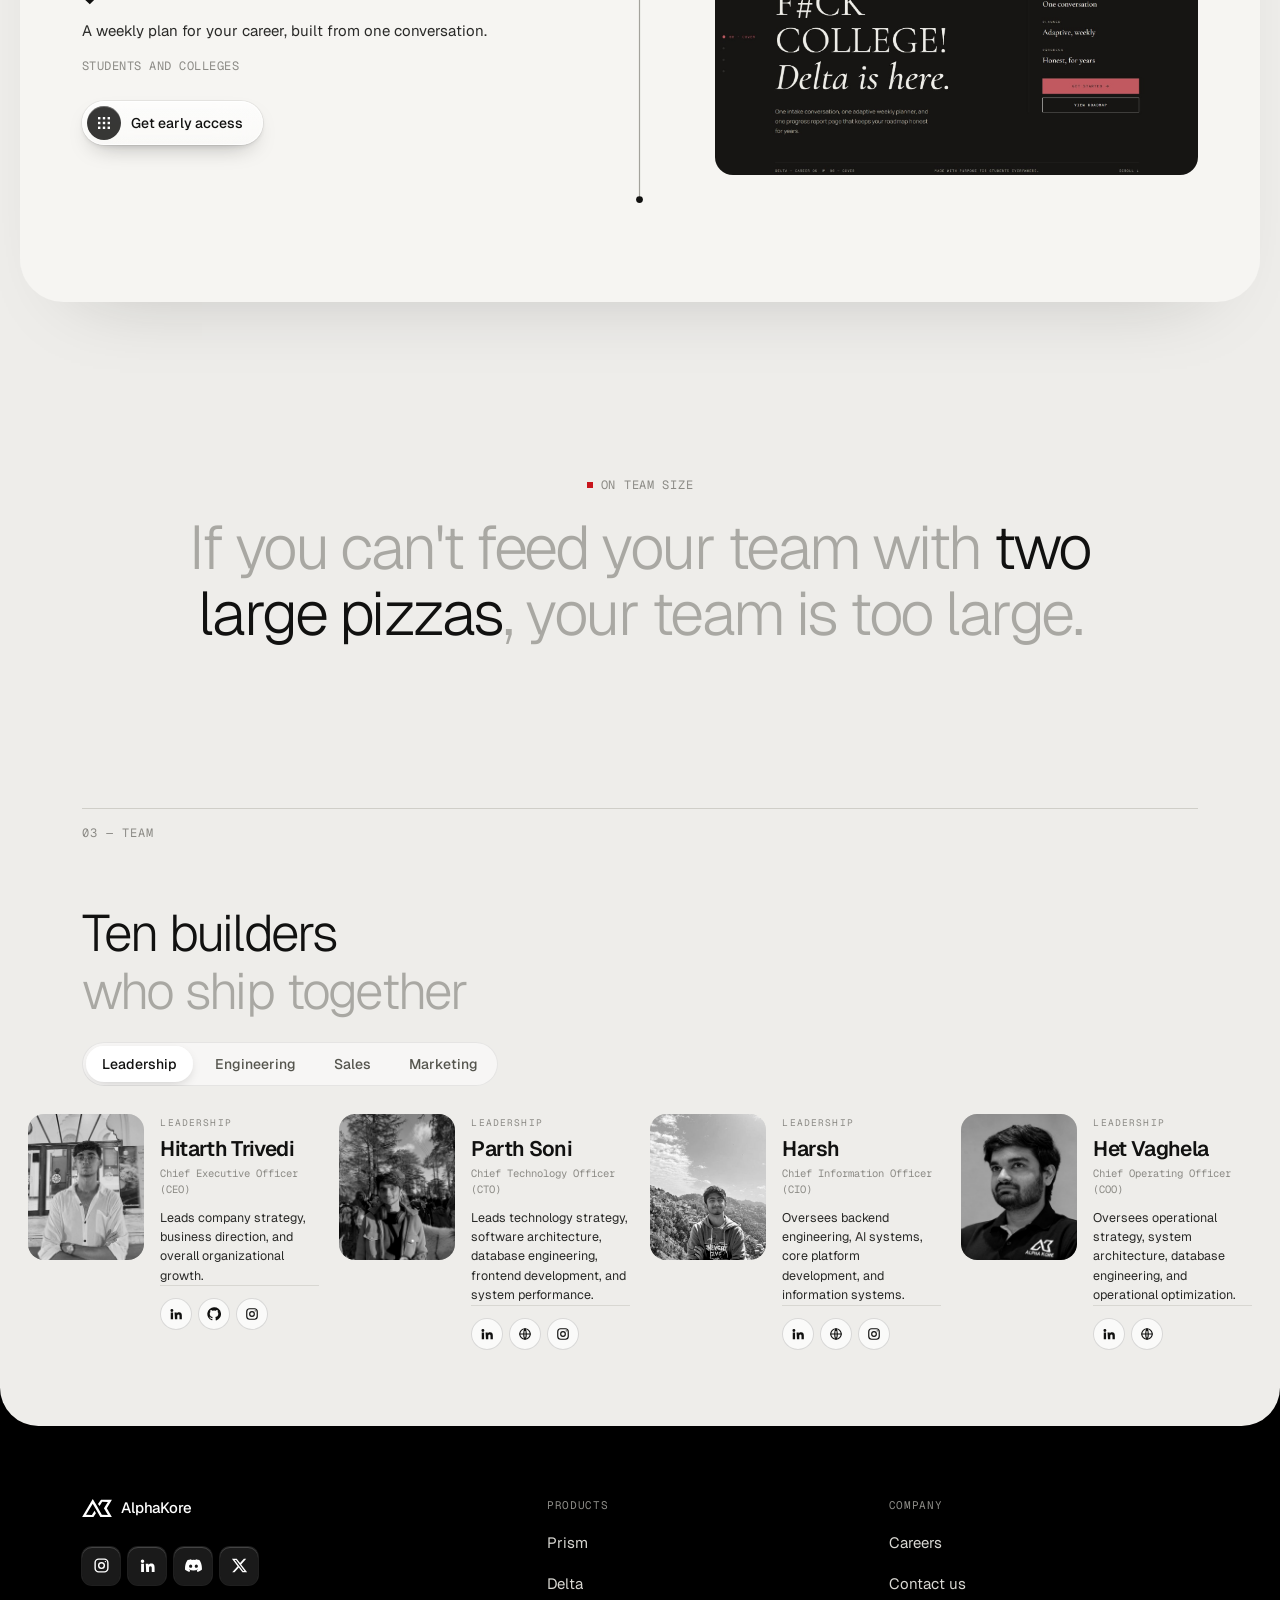
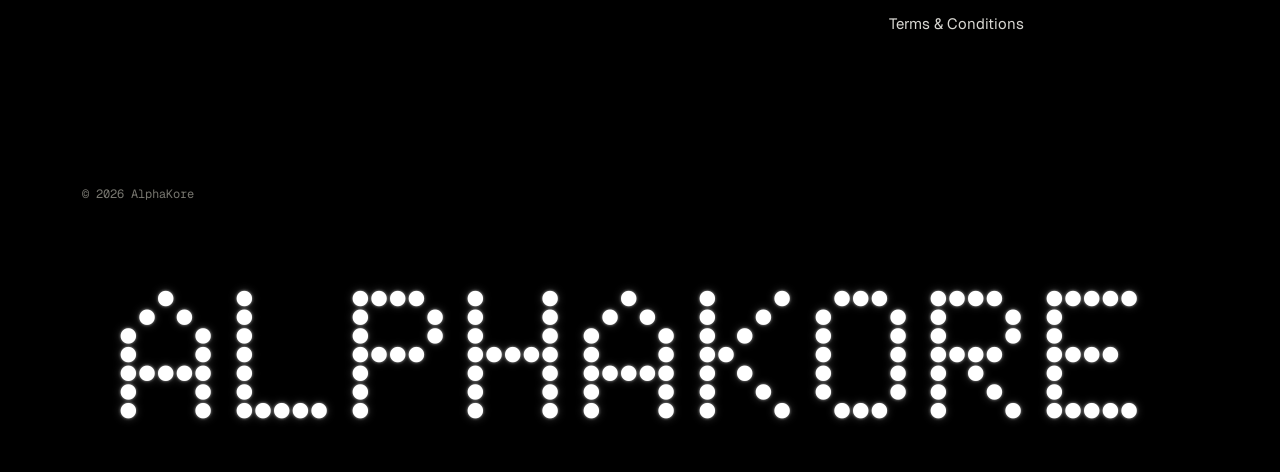
==== commit e8438073: "Team: photo left and details right, four in one line on wide desktop Co-Authored-By: Claude Sonnet 5" ====
--- a/index.html
+++ b/index.html
@@ -8,7 +8,7 @@
   <link rel="preconnect" href="https://fonts.googleapis.com">
   <link rel="preconnect" href="https://fonts.gstatic.com" crossorigin>
   <link href="https://fonts.googleapis.com/css2?family=Doto:wght,ROND@100..900,0..100&family=Geist:wght@300;400;500&family=Geist+Mono:wght@400;500&display=swap" rel="stylesheet">
-  <link rel="stylesheet" href="assets/style.css?v=1795021260">
+  <link rel="stylesheet" href="assets/style.css?v=1795021372">
   <meta name="theme-color" content="#EEEDEA">
   <link rel="icon" href="data:image/svg+xml,%3Csvg xmlns='http://www.w3.org/2000/svg' viewBox='0 0 789 480'%3E%3Cpath d='M0,479 L295,480 L366,374 L330,312 L260,418 L106,417 L282,126 L387,302 L486,480 L789,480 L653,240 L787,18 L499,18 L420,134 L463,185 L531,75 L680,76 L577,245 L682,419 L521,417 L374,153 L283,0Z'/%3E%3C/svg%3E">
   <noscript><style>#loader { display: none !important; } .rv { opacity: 1 !important; transform: none !important; } .pre .pill { opacity: 1 !important; } .diagram.pre .tile svg { opacity: 1 !important; }</style></noscript>
@@ -512,6 +512,6 @@
   })();
 })();
 </script>
-<script src="assets/glass.js?v=1795021260"></script>
+<script src="assets/glass.js?v=1795021372"></script>
 <script>window.va=window.va||function(){(window.vaq=window.vaq||[]).push(arguments);};</script><script defer src="/_vercel/insights/script.js"></script></body>
 </html>
--- a/assets/style.css
+++ b/assets/style.css
@@ -871,3 +871,26 @@
   #tmq .ttrack .tk-ph { width: 100%; }
 }
 @media (max-width: 560px) { #tmq .ttrack .tk-ph { aspect-ratio: 4 / 5; } }
+
+/* Team: photo left, details right, four in one line on wide desktop */
+@media (min-width: 1280px) {
+  #tmq.tgrid { max-width: 1480px; padding: 0 28px; }
+  #tmq .ttrack { gap: 20px; }
+  #tmq .ttrack .tk { display: grid; grid-template-columns: minmax(0, 40%) minmax(0, 1fr); gap: 16px; align-items: start; }
+  #tmq .ttrack .tk-ph { border-radius: 16px; }
+  #tmq .ttrack .tk-ph span { font-size: 34px; }
+  #tmq .ttrack .tk-tx { display: flex; flex-direction: column; padding: 2px 0 0; }
+  #tmq .ttrack .tk-g { font-size: 9.5px; letter-spacing: .12em; }
+  #tmq .ttrack .tk-tx b { font-size: 21px; margin-top: 8px; }
+  #tmq .ttrack .tk-r { font-size: 10.5px; margin-top: 6px; }
+  #tmq .ttrack .tk-tx p { font-size: 12.5px; line-height: 1.55; margin-top: 10px; }
+  #tmq .ttrack .tk-ico { margin-top: 12px; padding-top: 12px; gap: 6px; }
+  #tmq .ttrack .tk-ico a { width: 32px; height: 32px; padding: 0; justify-content: center; }
+  #tmq .ttrack .tk-ico a span { display: none; }
+  #tmq .ttrack .tk-ico svg { width: 14px; height: 14px; }
+}
+/* tablet and mobile: photo left, details right as well, one or two columns */
+@media (min-width: 561px) and (max-width: 1279px) {
+  #tmq .ttrack { grid-template-columns: repeat(2, minmax(0, 1fr)); }
+  #tmq .ttrack .tk { display: grid; grid-template-columns: minmax(0, 42%) minmax(0, 1fr); gap: 20px; align-items: start; }
+}
